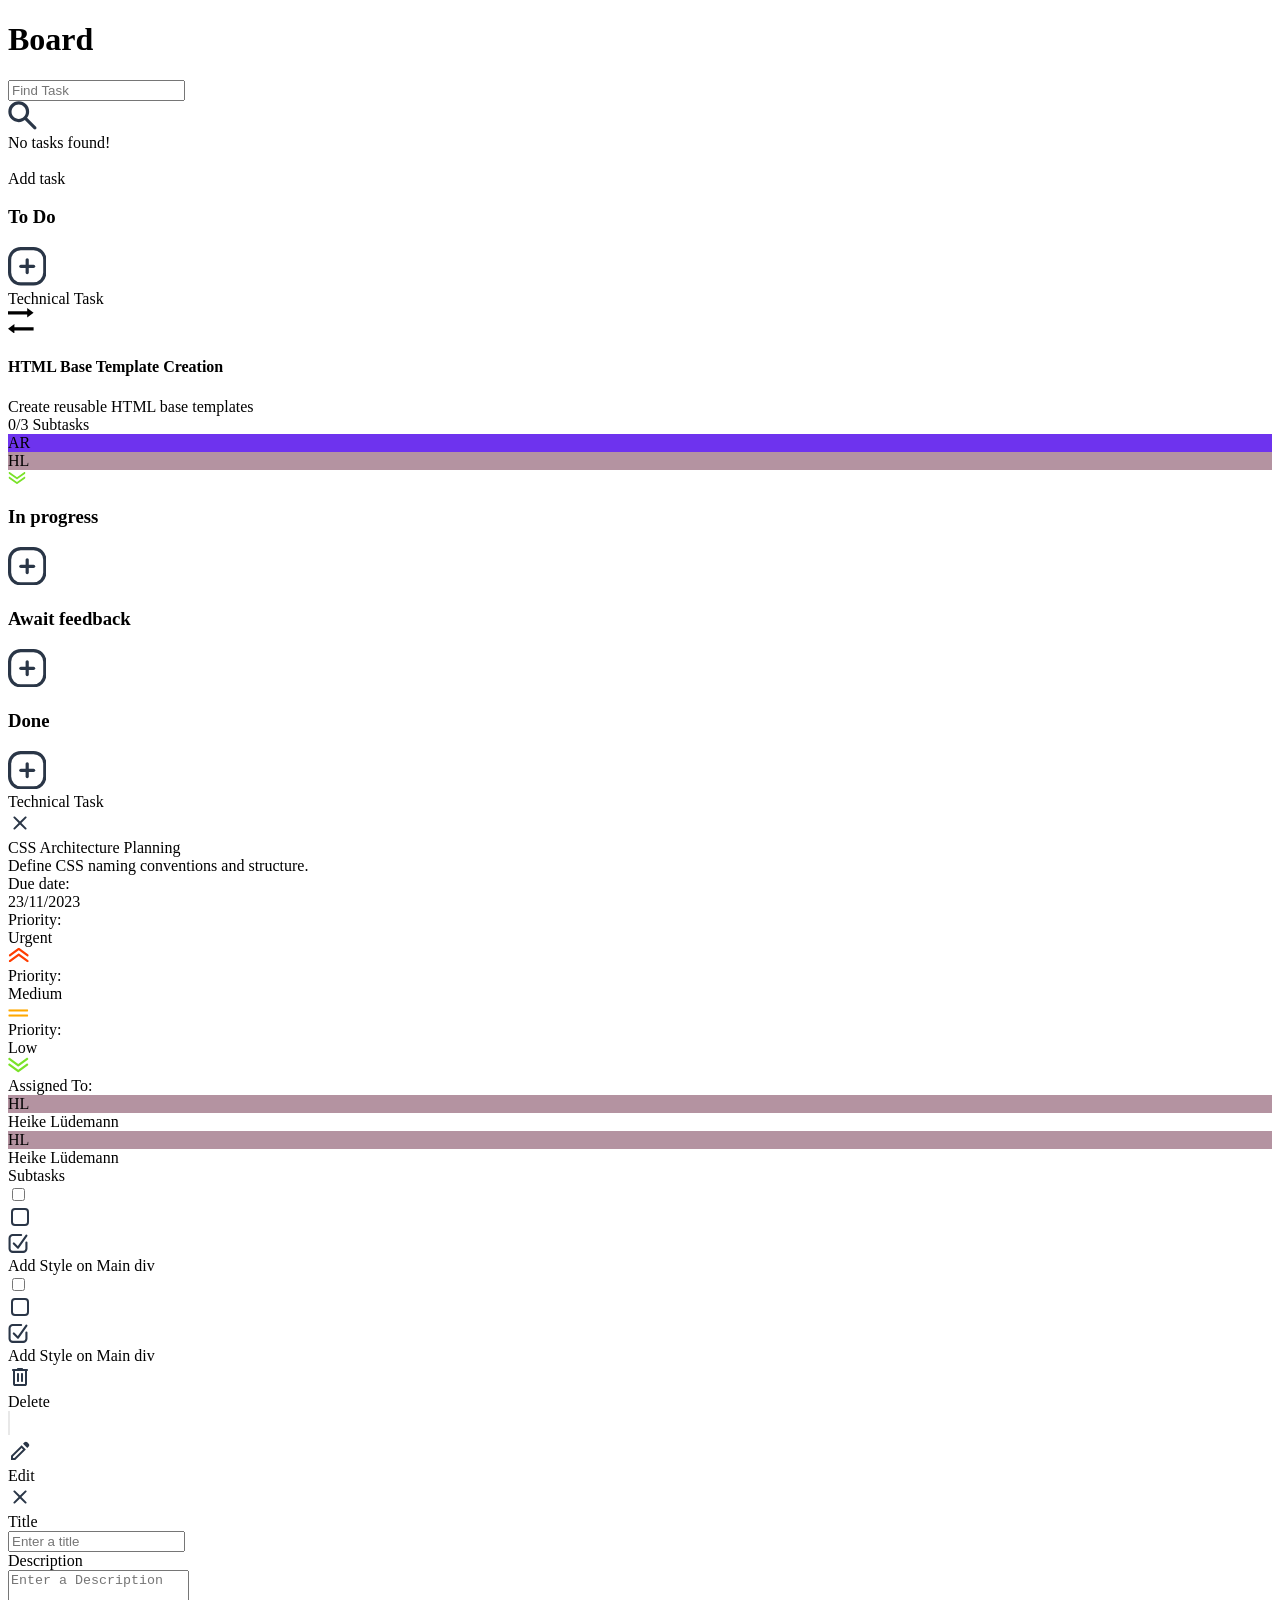
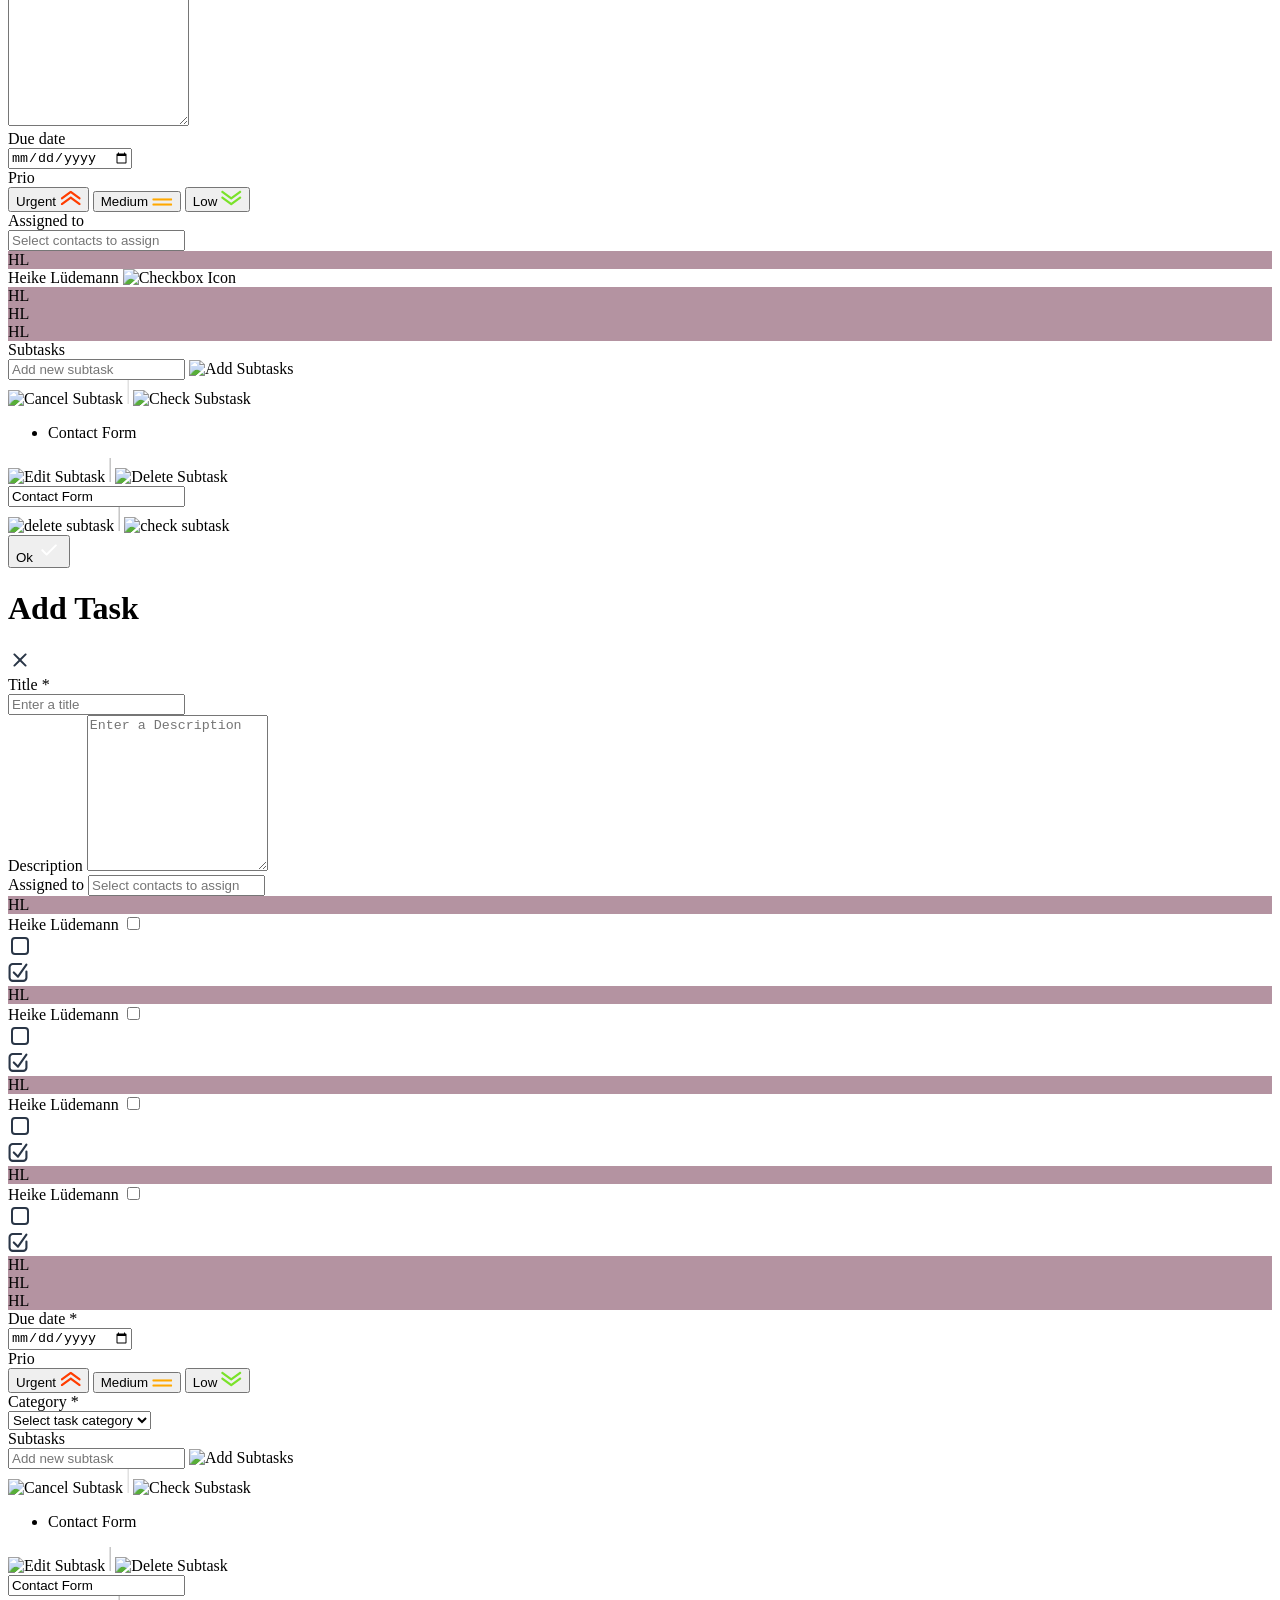
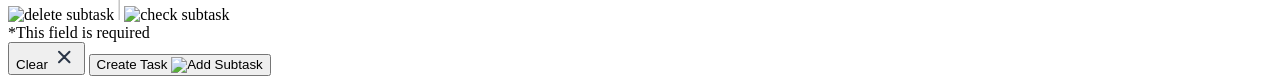
==== board.html @ c1182e3d "Functions for loading the Assigned User and priority of the TaskCard added" ====
<!DOCTYPE html>
<html lang="en">

<head>
    <meta charset="UTF-8">
    <meta name="viewport" content="width=device-width, initial-scale=1.0">
    <title>Join</title>
    <link rel="stylesheet" href="./css/sidebar-header_template.css">
    <link rel="stylesheet" href="./css/board.css">
    <link rel="stylesheet" href="./css/mobile-header-footer.css">
    <link rel="stylesheet" href="./css/add-task-slider.css">
    <link rel="stylesheet" href="./css/edit-board-slider.css">
    <link rel="stylesheet" href="./fonts.css">
    <link rel="stylesheet" href="style.css">
    <script src="./script.js"></script>
    <script src="./js/render-board.js"></script>
    <script src="./js/task-move-to.js"></script>
    <script src="./js/board.js"></script>
    <script src="./js/sidebar-header.js"></script>
    <script src='./js/add-task-slider.js'></script>
</head>

<body onload="includeHTML(), initBoard()">
    <div class="w3include-container">
        <!-- sidebar template -->
        <div w3-include-html="assets/templates/sidebar_template.html"></div>

        <main class="main-container-board">
            <!-- header template -->
            <div w3-include-html="assets/templates/header_template.html"></div>
            <!-- board container -->
            <div class="board-container">
                <!-- board Header -->
                <div class="board-head">
                    <h1>Board</h1>
                    <div id="search_task_container">
                        <div id="search_no_task_container">
                            <div id="input_section">
                                <input id="find_task" type="text" placeholder="Find Task">
                                <div class="task-search-field">
                                    <div class="seperator"></div>
                                    <div class="search-button">
                                        <svg width="1.8rem" height="1.8rem" viewBox="0 0 18 18" fill="none"
                                            xmlns="http://www.w3.org/2000/svg">
                                            <path
                                                d="M6.71181 13.2137C4.89463 13.2137 3.35669 12.5843 2.098 11.3256C0.839307 10.0669 0.209961 8.52899 0.209961 6.71181C0.209961 4.89463 0.839307 3.35669 2.098 2.098C3.35669 0.839307 4.89463 0.209961 6.71181 0.209961C8.52899 0.209961 10.0669 0.839307 11.3256 2.098C12.5843 3.35669 13.2137 4.89463 13.2137 6.71181C13.2137 7.44535 13.097 8.13721 12.8636 8.7874C12.6302 9.43758 12.3134 10.0127 11.9133 10.5129L17.5149 16.1145C17.6983 16.2979 17.79 16.5313 17.79 16.8147C17.79 17.0981 17.6983 17.3315 17.5149 17.5149C17.3315 17.6983 17.0981 17.79 16.8147 17.79C16.5313 17.79 16.2979 17.6983 16.1145 17.5149L10.5129 11.9133C10.0127 12.3134 9.43758 12.6302 8.7874 12.8636C8.13721 13.097 7.44535 13.2137 6.71181 13.2137ZM6.71181 11.2131C7.96217 11.2131 9.02497 10.7755 9.90022 9.90022C10.7755 9.02497 11.2131 7.96217 11.2131 6.71181C11.2131 5.46145 10.7755 4.39865 9.90022 3.5234C9.02497 2.64815 7.96217 2.21053 6.71181 2.21053C5.46145 2.21053 4.39865 2.64815 3.5234 3.5234C2.64815 4.39865 2.21053 5.46145 2.21053 6.71181C2.21053 7.96217 2.64815 9.02497 3.5234 9.90022C4.39865 10.7755 5.46145 11.2131 6.71181 11.2131Z"
                                                fill="#2A3647"></path>
                                        </svg>
                                    </div>
                                </div>
                            </div>
                            <div id="no_task_found">No tasks found!</div>
                        </div>
                        <div id="add_task_button" onclick="addTaskSlider('to-do'); handleInputFocus();">
                            <div>
                                <span>Add task</span>
                                <svg width="2.0rem" height="2.0rem" viewBox="0 0 20 20" fill="none"
                                    xmlns="http://www.w3.org/2000/svg">
                                    <path
                                        d="M8.73438 11.3327H0.734375V8.66602H8.73438V0.666016H11.401V8.66602H19.401V11.3327H11.401V19.3327H8.73438V11.3327Z"
                                        fill="white"></path>
                                </svg>
                            </div>
                        </div>
                    </div>

                </div>
                <!-- Board Content Colums-->
                <div id="board_content">
                    <div id="board_todo_section" class="column-section">
                        <!-- Tasks Column Header -->
                        <div id="board_todo_section_head" class="column-title-area">
                            <h3>To Do</h3>
                            <svg width="2.4rem" height="2.4rem" viewBox="0 0 24 24" fill="none"
                                xmlns="http://www.w3.org/2000/svg"
                                onclick="addTaskSlider('to-do'); handleInputFocus();">
                                <path d="M12 8V16" stroke="#2A3647" stroke-width="2" stroke-linecap="round"></path>
                                <path d="M16 12.0754L8 12.0754" stroke="#2A3647" stroke-width="2"
                                    stroke-linecap="round"></path>
                                <rect x="1" y="1" width="22" height="22" rx="7" stroke="#2A3647" stroke-width="2">
                                </rect>
                            </svg>
                        </div>

                        <!-- To Do Task Drop Zone-->
                        <div id="to-do" class="column-drop-zone" ondrop="moveTo('to-do'); removeHighlight('to-do')"
                            ondragover="allowDrop(event), highlight('to-do')" ondragleave="removeHighlight('to-do')"
                            style="padding: 0px; height: 100%;">
                            <!-- Task Card -->
                            <div class="task-card" id="task-3" onclick="loadTask(3)" ondragstart="startDragging(3)"
                                draggable="true">
                                <div class="category-move-card-container">
                                    <div class="technical-task">Technical Task</div>
                                    <svg fill="#000000" width="1.6rem" height="1.6rem" viewBox="0 0 16 16"
                                        xmlns="http://www.w3.org/2000/svg" class="mobile-move-card"
                                        onclick="switchToBucket(3, event)">
                                        <path d="M4 14v2l-4-3 4-3v2h12v2H4zm8-12V0l4 3-4 3V4H0V2h12z"
                                            fill-rule="evenodd"></path>
                                    </svg>
                                </div>
                                <!-- Title and Description -->
                                <div class="task-title-and-description">
                                    <h4 class="task-title" title="HTML Base Template Creation">HTML Base
                                        Template Creation</h4>
                                    <div class="task-description">Create reusable HTML base templates</div>
                                </div>
                                <!-- Subtasks -->
                                <div id="subtasks_container_3" class="subtasks-container">
                                    <div class="subtasks-progress-bar" title="0/3 subtasks are done">
                                        <div class="progress" style="width: 0%;"></div>
                                    </div>
                                    <div class="nowrap">0/3 Subtasks</div>
                                </div>
                                <!-- Assignment -->
                                <div class="task-assignment-prio-container">
                                    <div id="task_assignment_container_3" class="task-assignments">
                                        <div style="background-color: #6e33ee;" class="profile-badge">AR
                                        </div>

                                        <div style="background-color: #b493a1;" class="profile-badge">HL
                                        </div>
                                    </div>
                                    <!-- prio -->
                                    <div id="task-prio-img-3">
                                        <svg xmlns="http://www.w3.org/2000/svg" width="18" height="12"
                                            viewBox="0 0 18 12" fill="none">
                                            <g clip-path="url(#clip0_75609_16171)">
                                                <path
                                                    d="M8.99998 7.24524C8.80055 7.24557 8.60628 7.18367 8.44574 7.06863L0.877242 1.63467C0.778768 1.56391 0.695595 1.47498 0.632471 1.37296C0.569347 1.27094 0.527508 1.15784 0.509344 1.0401C0.472658 0.802317 0.53463 0.560105 0.681625 0.366747C0.828621 0.17339 1.0486 0.0447247 1.29317 0.00905743C1.53773 -0.0266099 1.78686 0.0336422 1.98574 0.176559L8.99998 5.2075L16.0142 0.17656C16.1127 0.105795 16.2245 0.0545799 16.3434 0.02584C16.4622 -0.00289994 16.5857 -0.00860237 16.7068 0.00905829C16.8279 0.0267189 16.9442 0.0673968 17.0492 0.128769C17.1541 0.190142 17.2456 0.271007 17.3183 0.366748C17.3911 0.462489 17.4438 0.571231 17.4734 0.686765C17.5029 0.802299 17.5088 0.922362 17.4906 1.0401C17.4725 1.15784 17.4306 1.27094 17.3675 1.37296C17.3044 1.47498 17.2212 1.56391 17.1227 1.63467L9.55423 7.06863C9.39369 7.18367 9.19941 7.24557 8.99998 7.24524Z"
                                                    fill="#7AE229" />
                                                <path
                                                    d="M8.99998 12.0001C8.80055 12.0005 8.60628 11.9386 8.44574 11.8235L0.877242 6.38955C0.678366 6.24664 0.546029 6.03276 0.509344 5.79498C0.472658 5.5572 0.53463 5.31499 0.681625 5.12163C0.828621 4.92827 1.0486 4.79961 1.29317 4.76394C1.53773 4.72827 1.78686 4.78853 1.98574 4.93144L8.99998 9.96239L16.0142 4.93144C16.2131 4.78853 16.4622 4.72827 16.7068 4.76394C16.9514 4.79961 17.1713 4.92827 17.3183 5.12163C17.4653 5.31499 17.5273 5.5572 17.4906 5.79498C17.4539 6.03276 17.3216 6.24664 17.1227 6.38956L9.55423 11.8235C9.39369 11.9386 9.19941 12.0005 8.99998 12.0001Z"
                                                    fill="#7AE229" />
                                            </g>
                                            <defs>
                                                <clipPath id="clip0_75609_16171">
                                                    <rect width="17" height="12" fill="white"
                                                        transform="translate(0.5)" />
                                                </clipPath>
                                            </defs>
                                        </svg>
                                    </div>
                                </div>
                            </div>

                        </div>
                    </div>

                    <div id="board_in_progress_section" class="column-section">
                        <!-- Tasks Column Header -->
                        <div id="board_in_porogress_section_head" class="column-title-area">
                            <h3>In progress</h3>
                            <svg width="2.4rem" height="2.4rem" viewBox="0 0 24 24" fill="none"
                                xmlns="http://www.w3.org/2000/svg"
                                onclick="addTaskSlider('in-progress'); handleInputFocus();">
                                <path d="M12 8V16" stroke="#2A3647" stroke-width="2" stroke-linecap="round"></path>
                                <path d="M16 12.0754L8 12.0754" stroke="#2A3647" stroke-width="2"
                                    stroke-linecap="round"></path>
                                <rect x="1" y="1" width="22" height="22" rx="7" stroke="#2A3647" stroke-width="2">
                                </rect>
                            </svg>
                        </div>
                        <!-- In Progress Task Drop Zone-->
                        <div id="in-progress" class="column-drop-zone"
                            ondrop="moveTo('in-progress'); removeHighlight('in-progress')"
                            ondragover="allowDrop(event), highlight('in-progress')"
                            ondragleave="removeHighlight('in-progress')" style="padding: 0px; height: 100%;">
                            <!-- Task Card -->

                        </div>
                    </div>

                    <div id="board_await_feedback_section" class="column-section">
                        <!-- Tasks Column Header -->
                        <div id="board_await_feedback_section_head" class="column-title-area">
                            <h3>Await feedback</h3>
                            <svg width="2.4rem" height="2.4rem" viewBox="0 0 24 24" fill="none"
                                xmlns="http://www.w3.org/2000/svg"
                                onclick="addTaskSlider('await-feedback'); handleInputFocus();">
                                <path d="M12 8V16" stroke="#2A3647" stroke-width="2" stroke-linecap="round"></path>
                                <path d="M16 12.0754L8 12.0754" stroke="#2A3647" stroke-width="2"
                                    stroke-linecap="round"></path>
                                <rect x="1" y="1" width="22" height="22" rx="7" stroke="#2A3647" stroke-width="2">
                                </rect>
                            </svg>
                        </div>
                        <!-- Await Feedback Task Drop Zone-->
                        <div id="await-feedback" class="column-drop-zone"
                            ondrop="moveTo('await-feedback'); removeHighlight('await-feedback')"
                            ondragover="allowDrop(event), highlight('await-feedback')"
                            ondragleave="removeHighlight('await-feedback')" style="padding: 0px; height: 100%;">
                            <!-- Task Card -->

                        </div>
                    </div>

                    <div id="board_done_section" class="column-section">
                        <!-- Tasks Column Header -->
                        <div class="column-title-area">
                            <h3 id="board_done_section_head">Done</h3>
                            <svg width="2.4rem" height="2.4rem" viewBox="0 0 24 24" fill="none"
                                xmlns="http://www.w3.org/2000/svg" onclick="addTaskSlider('done'); handleInputFocus();">
                                <path d="M12 8V16" stroke="#2A3647" stroke-width="2" stroke-linecap="round"></path>
                                <path d="M16 12.0754L8 12.0754" stroke="#2A3647" stroke-width="2"
                                    stroke-linecap="round"></path>
                                <rect x="1" y="1" width="22" height="22" rx="7" stroke="#2A3647" stroke-width="2">
                                </rect>
                            </svg>
                        </div>
                        <!-- Done Task Drop Zone-->
                        <div id="done" class="column-drop-zone" ondrop="moveTo('done'); removeHighlight('done')"
                            ondragover="allowDrop(event), highlight('done')" ondragleave="removeHighlight('done')"
                            style="padding: 0px; height: 100%;">
                            <!-- Task Card -->

                        </div>
                    </div>

                </div>
                <!-- Task Open Content Slider-->
                <div id="ed_task_overlay_bg" class="slider-bg d-none">
                    <div id="ed_task_overlay_frame" class="task-overlay-frame-open">
                        <!-- tesk overlay tag -->
                        <div class="category-container-task-open">
                            <div class="category-tag-task-open">Technical Task</div>
                            <div class="close-button">
                                <svg xmlns="http://www.w3.org/2000/svg" width="24" height="24" viewBox="0 0 24 24"
                                    fill="none">
                                    <mask id="mask0_99379_7049" style="mask-type:alpha" maskUnits="userSpaceOnUse" x="0"
                                        y="0" width="24" height="24">
                                        <rect width="24" height="24" fill="#D9D9D9" />
                                    </mask>
                                    <g mask="url(#mask0_99379_7049)">
                                        <path
                                            d="M12 13.4L7.10005 18.3C6.91672 18.4834 6.68338 18.575 6.40005 18.575C6.11672 18.575 5.88338 18.4834 5.70005 18.3C5.51672 18.1167 5.42505 17.8834 5.42505 17.6C5.42505 17.3167 5.51672 17.0834 5.70005 16.9L10.6 12L5.70005 7.10005C5.51672 6.91672 5.42505 6.68338 5.42505 6.40005C5.42505 6.11672 5.51672 5.88338 5.70005 5.70005C5.88338 5.51672 6.11672 5.42505 6.40005 5.42505C6.68338 5.42505 6.91672 5.51672 7.10005 5.70005L12 10.6L16.9 5.70005C17.0834 5.51672 17.3167 5.42505 17.6 5.42505C17.8834 5.42505 18.1167 5.51672 18.3 5.70005C18.4834 5.88338 18.575 6.11672 18.575 6.40005C18.575 6.68338 18.4834 6.91672 18.3 7.10005L13.4 12L18.3 16.9C18.4834 17.0834 18.575 17.3167 18.575 17.6C18.575 17.8834 18.4834 18.1167 18.3 18.3C18.1167 18.4834 17.8834 18.575 17.6 18.575C17.3167 18.575 17.0834 18.4834 16.9 18.3L12 13.4Z"
                                            fill="#2A3647" />
                                    </g>
                                </svg>
                            </div>

                        </div>
                        <!-- task overlay title -->
                        <div class="title-task-overlay-open">CSS Architecture Planning</div>
                        <!-- task overlay description -->
                        <div class="desc-task-open">Define CSS naming conventions and structure.</div>
                        <!-- task overlay duedate -->
                        <div class="subheader-task-open">
                            <div class="label-task-open">Due date:</div>
                            <div>23/11/2023</div>
                        </div>
                        <!-- task overlay prio -->

                        <div id="prio_task_open" class="subheader-task-open">
                            <!-- prio open urgent -->
                            <div class="label-task-open">Priority:</div>
                            <div class="prio-container-style-task-open">
                                <div>Urgent</div>
                                <svg xmlns="http://www.w3.org/2000/svg" width="21" height="16" viewBox="0 0 21 16"
                                    fill="none">
                                    <g clip-path="url(#clip0_99234_5027)">
                                        <path
                                            d="M19.6527 15.2547C19.418 15.2551 19.1895 15.1803 19.0006 15.0412L10.7486 8.958L2.4965 15.0412C2.38065 15.1267 2.24907 15.1887 2.10927 15.2234C1.96947 15.2582 1.82419 15.2651 1.68172 15.2437C1.53925 15.2223 1.40239 15.1732 1.27894 15.099C1.1555 15.0247 1.04789 14.927 0.962258 14.8112C0.876629 14.6954 0.814657 14.5639 0.77988 14.4243C0.745104 14.2846 0.738203 14.1394 0.759574 13.997C0.802733 13.7095 0.958423 13.4509 1.19239 13.2781L10.0965 6.70761C10.2852 6.56802 10.5138 6.49268 10.7486 6.49268C10.9833 6.49268 11.2119 6.56802 11.4006 6.70761L20.3047 13.2781C20.4906 13.415 20.6285 13.6071 20.6987 13.827C20.7688 14.0469 20.7677 14.2833 20.6954 14.5025C20.6231 14.7216 20.4833 14.9124 20.296 15.0475C20.1088 15.1826 19.8836 15.2551 19.6527 15.2547Z"
                                            fill="#FF3D00" />
                                        <path
                                            d="M19.6527 9.50568C19.4181 9.50609 19.1895 9.43124 19.0006 9.29214L10.7486 3.20898L2.49654 9.29214C2.26257 9.46495 1.96948 9.5378 1.68175 9.49468C1.39403 9.45155 1.13523 9.29597 0.962293 9.06218C0.789357 8.82838 0.71645 8.53551 0.759609 8.24799C0.802768 7.96048 0.958458 7.70187 1.19243 7.52906L10.0965 0.958588C10.2852 0.818997 10.5138 0.743652 10.7486 0.743652C10.9834 0.743652 11.212 0.818997 11.4007 0.958588L20.3048 7.52906C20.4907 7.66598 20.6286 7.85809 20.6987 8.07797C20.7689 8.29785 20.7677 8.53426 20.6954 8.75344C20.6231 8.97262 20.4833 9.16338 20.2961 9.29847C20.1088 9.43356 19.8837 9.50608 19.6527 9.50568Z"
                                            fill="#FF3D00" />
                                    </g>
                                    <defs>
                                        <clipPath id="clip0_99234_5027">
                                            <rect width="20" height="14.5098" fill="white"
                                                transform="translate(0.748535 0.745117)" />
                                        </clipPath>
                                    </defs>
                                </svg>

                            </div>
                            <!-- Prio open medium-->
                            <div class="label-task-open d-none">Priority:</div>
                            <div class="prio-container-style-task-open d-none">
                                <div>Medium</div>
                                <svg xmlns="http://www.w3.org/2000/svg" width="21" height="8" viewBox="0 0 21 8"
                                    fill="none">
                                    <g clip-path="url(#clip0_99234_5034)">
                                        <path
                                            d="M19.1526 7.72528H1.34443C1.05378 7.72528 0.775033 7.60898 0.569514 7.40197C0.363995 7.19495 0.248535 6.91419 0.248535 6.62143C0.248535 6.32867 0.363995 6.0479 0.569514 5.84089C0.775033 5.63388 1.05378 5.51758 1.34443 5.51758H19.1526C19.4433 5.51758 19.722 5.63388 19.9276 5.84089C20.1331 6.0479 20.2485 6.32867 20.2485 6.62143C20.2485 6.91419 20.1331 7.19495 19.9276 7.40197C19.722 7.60898 19.4433 7.72528 19.1526 7.72528Z"
                                            fill="#FFA800" />
                                        <path
                                            d="M19.1526 2.48211H1.34443C1.05378 2.48211 0.775033 2.36581 0.569514 2.1588C0.363995 1.95179 0.248535 1.67102 0.248535 1.37826C0.248535 1.0855 0.363995 0.804736 0.569514 0.597724C0.775033 0.390712 1.05378 0.274414 1.34443 0.274414L19.1526 0.274414C19.4433 0.274414 19.722 0.390712 19.9276 0.597724C20.1331 0.804736 20.2485 1.0855 20.2485 1.37826C20.2485 1.67102 20.1331 1.95179 19.9276 2.1588C19.722 2.36581 19.4433 2.48211 19.1526 2.48211Z"
                                            fill="#FFA800" />
                                    </g>
                                    <defs>
                                        <clipPath id="clip0_99234_5034">
                                            <rect width="20" height="7.45098" fill="white"
                                                transform="translate(0.248535 0.274414)" />
                                        </clipPath>
                                    </defs>
                                </svg>

                            </div>
                            <!-- Prio open low -->
                            <div class="label-task-open d-none">Priority:</div>
                            <div class="prio-container-style-task-open d-none">
                                <div>Low</div>
                                <svg xmlns="http://www.w3.org/2000/svg" width="21" height="16" viewBox="0 0 21 16"
                                    fill="none">
                                    <path
                                        d="M10.2485 9.50614C10.0139 9.50654 9.7854 9.4317 9.59655 9.29262L0.693448 2.72288C0.57761 2.63733 0.47977 2.52981 0.405515 2.40647C0.33126 2.28313 0.282043 2.14638 0.260675 2.00404C0.217521 1.71655 0.290421 1.42372 0.463337 1.18994C0.636253 0.956173 0.895022 0.800615 1.18272 0.757493C1.47041 0.71437 1.76347 0.787216 1.99741 0.960004L10.2485 7.04248L18.4997 0.960004C18.6155 0.874448 18.7471 0.812529 18.8869 0.777782C19.0266 0.743035 19.1719 0.736141 19.3144 0.757493C19.4568 0.778844 19.5937 0.828025 19.7171 0.902225C19.8405 0.976425 19.9481 1.07419 20.0337 1.18994C20.1194 1.3057 20.1813 1.43717 20.2161 1.57685C20.2509 1.71653 20.2578 1.86169 20.2364 2.00404C20.215 2.14638 20.1658 2.28313 20.0916 2.40647C20.0173 2.52981 19.9195 2.63733 19.8036 2.72288L10.9005 9.29262C10.7117 9.4317 10.4831 9.50654 10.2485 9.50614Z"
                                        fill="#7AE229" />
                                    <path
                                        d="M10.2485 15.2547C10.0139 15.2551 9.7854 15.1802 9.59655 15.0412L0.693448 8.47142C0.459502 8.29863 0.30383 8.04005 0.260675 7.75257C0.217521 7.46509 0.290421 7.17225 0.463337 6.93848C0.636253 6.70471 0.895021 6.54915 1.18272 6.50603C1.47041 6.46291 1.76347 6.53575 1.99741 6.70854L10.2485 12.791L18.4997 6.70854C18.7336 6.53575 19.0267 6.46291 19.3144 6.50603C19.602 6.54915 19.8608 6.70471 20.0337 6.93848C20.2066 7.17225 20.2795 7.46509 20.2364 7.75257C20.1932 8.04005 20.0376 8.29863 19.8036 8.47142L10.9005 15.0412C10.7117 15.1802 10.4831 15.2551 10.2485 15.2547Z"
                                        fill="#7AE229" />
                                </svg>

                            </div>
                        </div>

                        <!-- task overlay assigned to -->
                        <div class="column-frame-container-task-open">
                            <div class="label-task-open">Assigned To:</div>
                            <div id="assigned_to_contacts_task_open">

                                <div class="assigned-to-contact-task-open">
                                    <div id="contect_badge0" class="contact-badge-task-open"
                                        style="background-color: rgb(180, 147, 161);">HL</div>
                                    <div class="contact-name-task-open">Heike Lüdemann </div>
                                </div>
                                <div class="assigned-to-contact-task-open">
                                    <div id="contect_badge0" class="contact-badge-task-open"
                                        style="background-color: rgb(180, 147, 161);">HL</div>
                                    <div class="contact-name-task-open">Heike Lüdemann </div>
                                </div>

                            </div>
                        </div>

                        <!-- task overlay subtasks-->
                        <div class="column-frame-container-task-open">
                            <div class="label-task-open">Subtasks</div>
                            <div id="subtasks_contacts_task_open">

                                <div class="subtask-task-open">
                                    <label class="checkbox-container">
                                        <input value="Heike Lüdemann" class="checkbox-contact" id="check_contact0"
                                            type="checkbox">
                                        <div class="img-unchecked">
                                            <svg xmlns="http://www.w3.org/2000/svg" width="24" height="24"
                                                viewBox="0 0 24 24" fill="none">
                                                <rect x="4" y="4" width="16" height="16" rx="3" stroke="#2A3647"
                                                    stroke-width="2" />
                                            </svg>
                                        </div>
                                        <div class="img-checked">
                                            <svg xmlns="http://www.w3.org/2000/svg" width="20" height="20"
                                                viewBox="0 0 18 19" fill="none">
                                                <path
                                                    d="M17 8.96582V14.9658C17 16.6227 15.6569 17.9658 14 17.9658H4C2.34315 17.9658 1 16.6227 1 14.9658V4.96582C1 3.30897 2.34315 1.96582 4 1.96582H12"
                                                    stroke="#2A3647" stroke-width="2" stroke-linecap="round" />
                                                <path d="M5 9.96582L9 13.9658L17 2.46582" stroke="#2A3647"
                                                    stroke-width="2" stroke-linecap="round" stroke-linejoin="round" />
                                            </svg>
                                        </div>
                                    </label>
                                    <div>Add Style on Main div</div>
                                </div>
                                <div class="subtask-task-open">
                                    <label class="checkbox-container">
                                        <input value="Heike Lüdemann" class="checkbox-contact" id="check_contact0"
                                            type="checkbox">
                                        <div class="img-unchecked">
                                            <svg xmlns="http://www.w3.org/2000/svg" width="24" height="24"
                                                viewBox="0 0 24 24" fill="none">
                                                <rect x="4" y="4" width="16" height="16" rx="3" stroke="#2A3647"
                                                    stroke-width="2" />
                                            </svg>
                                        </div>
                                        <div class="img-checked">
                                            <svg xmlns="http://www.w3.org/2000/svg" width="20" height="20"
                                                viewBox="0 0 18 19" fill="none">
                                                <path
                                                    d="M17 8.96582V14.9658C17 16.6227 15.6569 17.9658 14 17.9658H4C2.34315 17.9658 1 16.6227 1 14.9658V4.96582C1 3.30897 2.34315 1.96582 4 1.96582H12"
                                                    stroke="#2A3647" stroke-width="2" stroke-linecap="round" />
                                                <path d="M5 9.96582L9 13.9658L17 2.46582" stroke="#2A3647"
                                                    stroke-width="2" stroke-linecap="round" stroke-linejoin="round" />
                                            </svg>
                                        </div>
                                    </label>
                                    <div>Add Style on Main div</div>
                                </div>

                            </div>
                        </div>
                        <div class="delete-edit-container-task-open">
                            <div id="delete_btn_task_open" class="del-ed-btn-task-open">
                                <svg xmlns="http://www.w3.org/2000/svg" width="24" height="24" viewBox="0 0 24 24"
                                    fill="none">
                                    <mask id="mask0_99408_2217" style="mask-type:alpha" maskUnits="userSpaceOnUse" x="0"
                                        y="0" width="24" height="24">
                                        <rect width="24" height="24" fill="#D9D9D9" />
                                    </mask>
                                    <g mask="url(#mask0_99408_2217)">
                                        <path
                                            d="M7 21C6.45 21 5.97917 20.8042 5.5875 20.4125C5.19583 20.0208 5 19.55 5 19V6C4.71667 6 4.47917 5.90417 4.2875 5.7125C4.09583 5.52083 4 5.28333 4 5C4 4.71667 4.09583 4.47917 4.2875 4.2875C4.47917 4.09583 4.71667 4 5 4H9C9 3.71667 9.09583 3.47917 9.2875 3.2875C9.47917 3.09583 9.71667 3 10 3H14C14.2833 3 14.5208 3.09583 14.7125 3.2875C14.9042 3.47917 15 3.71667 15 4H19C19.2833 4 19.5208 4.09583 19.7125 4.2875C19.9042 4.47917 20 4.71667 20 5C20 5.28333 19.9042 5.52083 19.7125 5.7125C19.5208 5.90417 19.2833 6 19 6V19C19 19.55 18.8042 20.0208 18.4125 20.4125C18.0208 20.8042 17.55 21 17 21H7ZM7 6V19H17V6H7ZM9 16C9 16.2833 9.09583 16.5208 9.2875 16.7125C9.47917 16.9042 9.71667 17 10 17C10.2833 17 10.5208 16.9042 10.7125 16.7125C10.9042 16.5208 11 16.2833 11 16V9C11 8.71667 10.9042 8.47917 10.7125 8.2875C10.5208 8.09583 10.2833 8 10 8C9.71667 8 9.47917 8.09583 9.2875 8.2875C9.09583 8.47917 9 8.71667 9 9V16ZM13 16C13 16.2833 13.0958 16.5208 13.2875 16.7125C13.4792 16.9042 13.7167 17 14 17C14.2833 17 14.5208 16.9042 14.7125 16.7125C14.9042 16.5208 15 16.2833 15 16V9C15 8.71667 14.9042 8.47917 14.7125 8.2875C14.5208 8.09583 14.2833 8 14 8C13.7167 8 13.4792 8.09583 13.2875 8.2875C13.0958 8.47917 13 8.71667 13 9V16Z"
                                            fill="#2A3647" />
                                    </g>
                                </svg>
                                <div>Delete</div>
                            </div>
                            <svg xmlns="http://www.w3.org/2000/svg" width="2" height="24" viewBox="0 0 2 24"
                                fill="none">
                                <path d="M1 0V24" stroke="#D1D1D1" />
                            </svg>
                            <div id="edit_btn_task_open" class="del-ed-btn-task-open">
                                <svg xmlns="http://www.w3.org/2000/svg" width="24" height="24" viewBox="0 0 24 24"
                                    fill="none">
                                    <mask id="mask0_99408_2223" style="mask-type:alpha" maskUnits="userSpaceOnUse" x="0"
                                        y="0" width="24" height="24">
                                        <rect width="24" height="24" fill="#D9D9D9" />
                                    </mask>
                                    <g mask="url(#mask0_99408_2223)">
                                        <path
                                            d="M5 19H6.4L15.025 10.375L13.625 8.975L5 17.6V19ZM19.3 8.925L15.05 4.725L16.45 3.325C16.8333 2.94167 17.3042 2.75 17.8625 2.75C18.4208 2.75 18.8917 2.94167 19.275 3.325L20.675 4.725C21.0583 5.10833 21.2583 5.57083 21.275 6.1125C21.2917 6.65417 21.1083 7.11667 20.725 7.5L19.3 8.925ZM17.85 10.4L7.25 21H3V16.75L13.6 6.15L17.85 10.4Z"
                                            fill="#2A3647" />
                                    </g>
                                </svg>
                                <div>Edit</div>
                            </div>
                        </div>

                    </div>
                </div>
                <!--  -->

                <!-- Edit Task Content Slider -->
                <div id="ed_task_overlay_bg" class="slider-bg d-none">
                    <div id="ed_task_overlay_frame" class="task-overlay-frame-open">
                        <!-- tesk overlay close Button -->
                        <div class="close-btn-container-task-edit">
                            <div class="close-button">
                                <svg xmlns="http://www.w3.org/2000/svg" width="24" height="24" viewBox="0 0 24 24"
                                    fill="none">
                                    <mask id="mask0_99379_7049" style="mask-type:alpha" maskUnits="userSpaceOnUse" x="0"
                                        y="0" width="24" height="24">
                                        <rect width="24" height="24" fill="#D9D9D9" />
                                    </mask>
                                    <g mask="url(#mask0_99379_7049)">
                                        <path
                                            d="M12 13.4L7.10005 18.3C6.91672 18.4834 6.68338 18.575 6.40005 18.575C6.11672 18.575 5.88338 18.4834 5.70005 18.3C5.51672 18.1167 5.42505 17.8834 5.42505 17.6C5.42505 17.3167 5.51672 17.0834 5.70005 16.9L10.6 12L5.70005 7.10005C5.51672 6.91672 5.42505 6.68338 5.42505 6.40005C5.42505 6.11672 5.51672 5.88338 5.70005 5.70005C5.88338 5.51672 6.11672 5.42505 6.40005 5.42505C6.68338 5.42505 6.91672 5.51672 7.10005 5.70005L12 10.6L16.9 5.70005C17.0834 5.51672 17.3167 5.42505 17.6 5.42505C17.8834 5.42505 18.1167 5.51672 18.3 5.70005C18.4834 5.88338 18.575 6.11672 18.575 6.40005C18.575 6.68338 18.4834 6.91672 18.3 7.10005L13.4 12L18.3 16.9C18.4834 17.0834 18.575 17.3167 18.575 17.6C18.575 17.8834 18.4834 18.1167 18.3 18.3C18.1167 18.4834 17.8834 18.575 17.6 18.575C17.3167 18.575 17.0834 18.4834 16.9 18.3L12 13.4Z"
                                            fill="#2A3647" />
                                    </g>
                                </svg>
                            </div>
                        </div>
                        <div class="overlay-scroll">
                            <!-- Title Edit Task-->
                            <div class="subhead-container-ed-task">
                                <div class="subhead-ed-task">Title</div>

                                <input required="" placeholder="Enter a title" id="title_input_ed_task"
                                    class="input-frame-ed-task" type="text" autocomplete="off">
                                <div class="error-message-slider" id="title_error_slider"></div>
                            </div>
                            <!-- Descrption Edit Task  -->
                            <div class="subhead-container-ed-task">
                                <div class="subhead-ed-task">Description</div>
                                <textarea required="" placeholder="Enter a Description" name="" id="description_ed_task"
                                    class="description-textarea" cols="20" rows="10"></textarea>
                                <div></div>
                            </div>

                            <!-- Calender Edit Task -->
                            <div class="date-container-slider">
                                <div class="subhead-ed-task">Due date</div>
                                <input type="date" id="calendar_edit_task">
                                <div class="error-message-slider" id="date_error_slider"></div>
                            </div>

                            <!--Prio Edit Task  -->
                            <div class="subhead-container-ed-task">
                                <div class="subhead-ed-task">Prio</div>

                                <div class="prio-buttons-container">
                                    <button value="Urgent" onclick=" changePrioBtnColor('urgent-btn-edit')"
                                        type="button" id="urgent-btn-edit">Urgent

                                        <svg xmlns="http://www.w3.org/2000/svg" width="21" height="16"
                                            viewBox="0 0 21 16" fill="none">
                                            <g clip-path="url(#clip0_99234_5027)">
                                                <path id='urgent-btn-edit-svg1'
                                                    d="M19.6527 15.2547C19.418 15.2551 19.1895 15.1803 19.0006 15.0412L10.7486 8.958L2.4965 15.0412C2.38065 15.1267 2.24907 15.1887 2.10927 15.2234C1.96947 15.2582 1.82419 15.2651 1.68172 15.2437C1.53925 15.2223 1.40239 15.1732 1.27894 15.099C1.1555 15.0247 1.04789 14.927 0.962258 14.8112C0.876629 14.6954 0.814657 14.5639 0.77988 14.4243C0.745104 14.2846 0.738203 14.1394 0.759574 13.997C0.802733 13.7095 0.958423 13.4509 1.19239 13.2781L10.0965 6.70761C10.2852 6.56802 10.5138 6.49268 10.7486 6.49268C10.9833 6.49268 11.2119 6.56802 11.4006 6.70761L20.3047 13.2781C20.4906 13.415 20.6285 13.6071 20.6987 13.827C20.7688 14.0469 20.7677 14.2833 20.6954 14.5025C20.6231 14.7216 20.4833 14.9124 20.296 15.0475C20.1088 15.1826 19.8836 15.2551 19.6527 15.2547Z"
                                                    fill="#FF3D00" />
                                                <path id='urgent-btn-edit-svg2'
                                                    d="M19.6527 9.50568C19.4181 9.50609 19.1895 9.43124 19.0006 9.29214L10.7486 3.20898L2.49654 9.29214C2.26257 9.46495 1.96948 9.5378 1.68175 9.49468C1.39403 9.45155 1.13523 9.29597 0.962293 9.06218C0.789357 8.82838 0.71645 8.53551 0.759609 8.24799C0.802768 7.96048 0.958458 7.70187 1.19243 7.52906L10.0965 0.958588C10.2852 0.818997 10.5138 0.743652 10.7486 0.743652C10.9834 0.743652 11.212 0.818997 11.4007 0.958588L20.3048 7.52906C20.4907 7.66598 20.6286 7.85809 20.6987 8.07797C20.7689 8.29785 20.7677 8.53426 20.6954 8.75344C20.6231 8.97262 20.4833 9.16338 20.2961 9.29847C20.1088 9.43356 19.8837 9.50608 19.6527 9.50568Z"
                                                    fill="#FF3D00" />
                                            </g>
                                            <defs>
                                                <clipPath id="clip0_99234_5027">
                                                    <rect width="20" height="14.5098" fill="white"
                                                        transform="translate(0.748535 0.745117)" />
                                                </clipPath>
                                            </defs>
                                        </svg>

                                    </button>
                                    <button value="Medium" onclick=" changePrioBtnColor('medium-btn-edit')"
                                        type="button" id="medium-btn-edit">Medium
                                        <svg xmlns="http://www.w3.org/2000/svg" width="21" height="8" viewBox="0 0 21 8"
                                            fill="none">
                                            <g clip-path="url(#clip0_99234_5034)">
                                                <path id='medium-btn-edit-svg1'
                                                    d="M19.1526 7.72528H1.34443C1.05378 7.72528 0.775033 7.60898 0.569514 7.40197C0.363995 7.19495 0.248535 6.91419 0.248535 6.62143C0.248535 6.32867 0.363995 6.0479 0.569514 5.84089C0.775033 5.63388 1.05378 5.51758 1.34443 5.51758H19.1526C19.4433 5.51758 19.722 5.63388 19.9276 5.84089C20.1331 6.0479 20.2485 6.32867 20.2485 6.62143C20.2485 6.91419 20.1331 7.19495 19.9276 7.40197C19.722 7.60898 19.4433 7.72528 19.1526 7.72528Z"
                                                    fill="#FFA800" />
                                                <path id='medium-btn-edit-svg2'
                                                    d="M19.1526 2.48211H1.34443C1.05378 2.48211 0.775033 2.36581 0.569514 2.1588C0.363995 1.95179 0.248535 1.67102 0.248535 1.37826C0.248535 1.0855 0.363995 0.804736 0.569514 0.597724C0.775033 0.390712 1.05378 0.274414 1.34443 0.274414L19.1526 0.274414C19.4433 0.274414 19.722 0.390712 19.9276 0.597724C20.1331 0.804736 20.2485 1.0855 20.2485 1.37826C20.2485 1.67102 20.1331 1.95179 19.9276 2.1588C19.722 2.36581 19.4433 2.48211 19.1526 2.48211Z"
                                                    fill="#FFA800" />
                                            </g>
                                            <defs>
                                                <clipPath id="clip0_99234_5034">
                                                    <rect width="20" height="7.45098" fill="white"
                                                        transform="translate(0.248535 0.274414)" />
                                                </clipPath>
                                            </defs>
                                        </svg>
                                    </button>
                                    <button value="Low" onclick=" changePrioBtnColor('low-btn-edit')" type="button"
                                        id="low-btn-edit">Low
                                        <svg xmlns="http://www.w3.org/2000/svg" width="21" height="16"
                                            viewBox="0 0 21 16" fill="none">
                                            <path id='low-btn-edit-svg1'
                                                d="M10.2485 9.50614C10.0139 9.50654 9.7854 9.4317 9.59655 9.29262L0.693448 2.72288C0.57761 2.63733 0.47977 2.52981 0.405515 2.40647C0.33126 2.28313 0.282043 2.14638 0.260675 2.00404C0.217521 1.71655 0.290421 1.42372 0.463337 1.18994C0.636253 0.956173 0.895022 0.800615 1.18272 0.757493C1.47041 0.71437 1.76347 0.787216 1.99741 0.960004L10.2485 7.04248L18.4997 0.960004C18.6155 0.874448 18.7471 0.812529 18.8869 0.777782C19.0266 0.743035 19.1719 0.736141 19.3144 0.757493C19.4568 0.778844 19.5937 0.828025 19.7171 0.902225C19.8405 0.976425 19.9481 1.07419 20.0337 1.18994C20.1194 1.3057 20.1813 1.43717 20.2161 1.57685C20.2509 1.71653 20.2578 1.86169 20.2364 2.00404C20.215 2.14638 20.1658 2.28313 20.0916 2.40647C20.0173 2.52981 19.9195 2.63733 19.8036 2.72288L10.9005 9.29262C10.7117 9.4317 10.4831 9.50654 10.2485 9.50614Z"
                                                fill="#7AE229" />
                                            <path id='low-btn-edit-svg2'
                                                d="M10.2485 15.2547C10.0139 15.2551 9.7854 15.1802 9.59655 15.0412L0.693448 8.47142C0.459502 8.29863 0.30383 8.04005 0.260675 7.75257C0.217521 7.46509 0.290421 7.17225 0.463337 6.93848C0.636253 6.70471 0.895021 6.54915 1.18272 6.50603C1.47041 6.46291 1.76347 6.53575 1.99741 6.70854L10.2485 12.791L18.4997 6.70854C18.7336 6.53575 19.0267 6.46291 19.3144 6.50603C19.602 6.54915 19.8608 6.70471 20.0337 6.93848C20.2066 7.17225 20.2795 7.46509 20.2364 7.75257C20.1932 8.04005 20.0376 8.29863 19.8036 8.47142L10.9005 15.0412C10.7117 15.1802 10.4831 15.2551 10.2485 15.2547Z"
                                                fill="#7AE229" />
                                        </svg>
                                    </button>
                                </div>
                            </div>
                            <!-- Assigned To Edit Task -->
                            <div class="subhead-container-ed-task">
                                <div class="subhead-ed-task">Assigned to</div>
                                <input onclick="openContactOverlay()" class="assigned-to-ed-task" type="text"
                                    placeholder="Select contacts to assign" autocomplete="off">
                                <div class="p-relative">
                                    <div class="contact-overlay d-none" id="contact_overlay">
                                        <!-- Contact for render -->
                                        <label class="slider-contact-label" for="check-contact0">
                                            <div class="current-contact-slider">
                                                <div id="contect_badge0" class="contact-badge"
                                                    style="background-color: rgb(180, 147, 161);">
                                                    <span>HL</span>
                                                </div>
                                                <span>Heike Lüdemann </span>
                                                <img id="checkbox_icon0" class="checkbox-icon"
                                                    src="./assets/img/chechbox.svg" alt="Checkbox Icon">
                                            </div>
                                        </label>
                                    </div>
                                    <div id="selected_contacts">
                                        <!-- select contact -->
                                        <div id="initials0" class="contact-badge"
                                            style="background-color: rgb(180, 147, 161);">
                                            <span>HL</span>
                                        </div>
                                        <div id="initials1" class="contact-badge"
                                            style="background-color: rgb(180, 147, 161);">
                                            <span>HL</span>
                                        </div>
                                        <div id="initials2" class="contact-badge"
                                            style="background-color: rgb(180, 147, 161);">
                                            <span>HL</span>
                                        </div>
                                        <!-- select contact -->
                                    </div>
                                </div>
                            </div>
                            <!-- Subtask Edit Task -->
                            <div id="subtask_container_slider" class="subtask-container-slider">
                                <div class="subhead-ed-task">Subtasks</div>
                                <div class="subtask-input-container">
                                    <input class="subtask-input-slider" type="text" placeholder="Add new subtask"
                                        autocomplete="">
                                    <img class="add-subtask-slider d-none" src="./assets/img/add-plus-icon.svg"
                                        alt="Add Subtasks">
                                    <div id="check_subtask_icons" class="check-subtask-icons">
                                        <img class="subtask-button-slider" src="./assets/img/add-cancel-icon.svg"
                                            alt="Cancel Subtask">
                                        <svg xmlns="http://www.w3.org/2000/svg" width="2" height="24" viewBox="0 0 2 24"
                                            fill="none">
                                            <path d="M1.14453 0V24" stroke="#D1D1D1" />
                                        </svg>
                                        <img class="subtask-button-slider" src="./assets/img/add-check-icon.svg"
                                            alt="Check Substask">

                                    </div>

                                </div>

                                <div id="subtask_lists">
                                    <div class="subtask-list-item-slider">
                                        <ul>
                                            <li>Contact Form</li>
                                        </ul>
                                        <div class="subtask-icon-container">
                                            <img src="./assets/img/edit-subtask.svg" alt="Edit Subtask">
                                            <svg xmlns="http://www.w3.org/2000/svg" width="2" height="24"
                                                viewBox="0 0 2 24" fill="none">
                                                <path d="M1.14453 0V24" stroke="#A8A8A8" />
                                            </svg>
                                            <img src="./assets/img/delete-icon.svg" alt="Delete Subtask">
                                        </div>
                                    </div>

                                    <div class="subtask-edit-input-container">
                                        <input id="subtask_edit_input1" class="subtask-edit-input" type="text"
                                            value="Contact Form">
                                        <div class="subtask-edit-container">
                                            <img class="subtask-button-slider" src="./assets/img/delete-icon.svg"
                                                alt="delete subtask">
                                            <svg xmlns="http://www.w3.org/2000/svg" width="2" height="24"
                                                viewBox="0 0 2 24" fill="none">
                                                <path d="M1.14453 0V24" stroke="#A8A8A8" />
                                            </svg>
                                            <img class="subtask-button-slider" src="./assets/img/add-check-icon.svg"
                                                alt="check subtask">
                                        </div>
                                    </div>
                                </div>
                            </div>
                        </div>
                        <div class="delete-edit-container-task-open">
                            <button type="submit" class="ok-ed-task-btn" id="ok_ed-task-btn">
                                <span>Ok</span>
                                <svg xmlns="http://www.w3.org/2000/svg" width="25" height="24" viewBox="0 0 25 24"
                                    fill="none">
                                    <mask id="mask0_71766_6017" style="mask-type:alpha" maskUnits="userSpaceOnUse" x="0"
                                        y="0" width="25" height="24">
                                        <rect x="0.0683594" width="24" height="24" fill="#D9D9D9" />
                                    </mask>
                                    <g mask="url(#mask0_71766_6017)">
                                        <path
                                            d="M9.61905 15.15L18.0941 6.675C18.2941 6.475 18.5316 6.375 18.8066 6.375C19.0816 6.375 19.3191 6.475 19.5191 6.675C19.7191 6.875 19.8191 7.1125 19.8191 7.3875C19.8191 7.6625 19.7191 7.9 19.5191 8.1L10.3191 17.3C10.1191 17.5 9.88572 17.6 9.61905 17.6C9.35239 17.6 9.11905 17.5 8.91905 17.3L4.61905 13C4.41905 12.8 4.32322 12.5625 4.33155 12.2875C4.33989 12.0125 4.44405 11.775 4.64405 11.575C4.84405 11.375 5.08155 11.275 5.35655 11.275C5.63155 11.275 5.86905 11.375 6.06905 11.575L9.61905 15.15Z"
                                            fill="white" />
                                    </g>
                                </svg>
                            </button>
                        </div>
                    </div>
                </div>
                <!--  -->

                <!-- Add Task Slider -->
                <div id="add_task_slider_bg" class="slider-bg d-none">
                    <div id="slider_frame" class="slider-frame">
                        <div class="add-task-head">
                            <h1>Add Task</h1>
                            <div class="close-button">
                                <svg xmlns="http://www.w3.org/2000/svg" width="24" height="24" viewBox="0 0 24 24"
                                    fill="none">
                                    <mask id="mask0_99234_5574" style="mask-type:alpha" maskUnits="userSpaceOnUse" x="0"
                                        y="0" width="24" height="24">
                                        <rect width="24" height="24" fill="#D9D9D9" />
                                    </mask>
                                    <g mask="url(#mask0_99234_5574)">
                                        <path
                                            d="M12 13.4L7.1 18.3C6.91667 18.4834 6.68333 18.575 6.4 18.575C6.11667 18.575 5.88333 18.4834 5.7 18.3C5.51667 18.1167 5.425 17.8834 5.425 17.6C5.425 17.3167 5.51667 17.0834 5.7 16.9L10.6 12L5.7 7.10005C5.51667 6.91672 5.425 6.68338 5.425 6.40005C5.425 6.11672 5.51667 5.88338 5.7 5.70005C5.88333 5.51672 6.11667 5.42505 6.4 5.42505C6.68333 5.42505 6.91667 5.51672 7.1 5.70005L12 10.6L16.9 5.70005C17.0833 5.51672 17.3167 5.42505 17.6 5.42505C17.8833 5.42505 18.1167 5.51672 18.3 5.70005C18.4833 5.88338 18.575 6.11672 18.575 6.40005C18.575 6.68338 18.4833 6.91672 18.3 7.10005L13.4 12L18.3 16.9C18.4833 17.0834 18.575 17.3167 18.575 17.6C18.575 17.8834 18.4833 18.1167 18.3 18.3C18.1167 18.4834 17.8833 18.575 17.6 18.575C17.3167 18.575 17.0833 18.4834 16.9 18.3L12 13.4Z"
                                            fill="#2A3647" />
                                    </g>
                                </svg>
                            </div>
                        </div>
                        <!-- Add Task Content -->
                        <form class="add-task-container" novalidate="">
                            <div class="left-side-slider">
                                <div class="title-content-slider">
                                    <div class="span-style-slider">Title <span class="required-star-slider">*</span>
                                    </div>

                                    <input required="" placeholder="Enter a title" id="title_input_slider" type="text"
                                        autocomplete="off">
                                    <div class="error-message-slider" id="title_error_slider"></div>
                                </div>

                                <div class="slider-description">
                                    <span class="span-style-slider">Description</span>
                                    <textarea required="" placeholder="Enter a Description" name=""
                                        class="description-textarea" cols="20" rows="10"></textarea>
                                    <div></div>
                                </div>

                                <div class="slider-assigned">
                                    <span class="span-style-slider">Assigned to</span>
                                    <input onclick="openContactOverlay()" class="assigned-to-slider"
                                        id="slider_assigned_to" type="text" placeholder="Select contacts to assign"
                                        autocomplete="off">
                                    <div class="p-relative">
                                        <div class="d-none contact-overlay" id="contact_overlay">
                                            <!-- Contact for render -->
                                            <label class="slider-contact-label" for="check-contact0">

                                                <div class="current-contact-slider">
                                                    <div id="contect_badge0" class="contact-badge"
                                                        style="background-color: rgb(180, 147, 161);">
                                                        <span>HL</span>
                                                    </div>
                                                    <span>Heike Lüdemann </span>
                                                    <label class="checkbox-container">
                                                        <input value="Heike Lüdemann" class="checkbox-contact"
                                                            id="check_contact0" type="checkbox"
                                                            onchange="setCheckbox(this, 'Heike Lüdemann', 0)">

                                                        <div class="img-unchecked">
                                                            <svg xmlns="http://www.w3.org/2000/svg" width="24"
                                                                height="24" viewBox="0 0 24 24" fill="none">
                                                                <rect x="4" y="4" width="16" height="16" rx="3"
                                                                    stroke="#2A3647" stroke-width="2" />
                                                            </svg>
                                                        </div>
                                                        <div class="img-checked">
                                                            <svg xmlns="http://www.w3.org/2000/svg" width="20"
                                                                height="20" viewBox="0 0 18 19" fill="none">
                                                                <path
                                                                    d="M17 8.96582V14.9658C17 16.6227 15.6569 17.9658 14 17.9658H4C2.34315 17.9658 1 16.6227 1 14.9658V4.96582C1 3.30897 2.34315 1.96582 4 1.96582H12"
                                                                    stroke="#2A3647" stroke-width="2"
                                                                    stroke-linecap="round" />
                                                                <path d="M5 9.96582L9 13.9658L17 2.46582"
                                                                    stroke="#2A3647" stroke-width="2"
                                                                    stroke-linecap="round" stroke-linejoin="round" />
                                                            </svg>
                                                        </div>
                                                    </label>
                                                </div>
                                            </label>
                                            <!-- Contact for render -->
                                            <label class="slider-contact-label" for="check-contact0">

                                                <div class="current-contact-slider">
                                                    <div id="contect_badge0" class="contact-badge"
                                                        style="background-color: rgb(180, 147, 161);">
                                                        <span>HL</span>
                                                    </div>
                                                    <span>Heike Lüdemann </span>
                                                    <label class="checkbox-container">
                                                        <input value="Heike Lüdemann" class="checkbox-contact"
                                                            id="check_contact0" type="checkbox"
                                                            onchange="setCheckbox(this, 'Heike Lüdemann', 0)">
                                                        <div class="img-unchecked">
                                                            <svg xmlns="http://www.w3.org/2000/svg" width="24"
                                                                height="24" viewBox="0 0 24 24" fill="none">
                                                                <rect x="4" y="4" width="16" height="16" rx="3"
                                                                    stroke="#2A3647" stroke-width="2" />
                                                            </svg>
                                                        </div>
                                                        <div class="img-checked">
                                                            <svg xmlns="http://www.w3.org/2000/svg" width="20"
                                                                height="20" viewBox="0 0 18 19" fill="none">
                                                                <path
                                                                    d="M17 8.96582V14.9658C17 16.6227 15.6569 17.9658 14 17.9658H4C2.34315 17.9658 1 16.6227 1 14.9658V4.96582C1 3.30897 2.34315 1.96582 4 1.96582H12"
                                                                    stroke="#2A3647" stroke-width="2"
                                                                    stroke-linecap="round" />
                                                                <path d="M5 9.96582L9 13.9658L17 2.46582"
                                                                    stroke="#2A3647" stroke-width="2"
                                                                    stroke-linecap="round" stroke-linejoin="round" />
                                                            </svg>
                                                        </div>
                                                    </label>
                                                </div>
                                            </label>
                                            <label class="slider-contact-label" for="check-contact0">

                                                <div class="current-contact-slider">
                                                    <div id="contect_badge0" class="contact-badge"
                                                        style="background-color: rgb(180, 147, 161);">
                                                        <span>HL</span>
                                                    </div>
                                                    <span>Heike Lüdemann </span>
                                                    <label class="checkbox-container">
                                                        <input value="Heike Lüdemann" class="checkbox-contact"
                                                            id="check_contact0" type="checkbox"
                                                            onchange="setCheckbox(this, 'Heike Lüdemann', 0)">
                                                        <div class="img-unchecked">
                                                            <svg xmlns="http://www.w3.org/2000/svg" width="24"
                                                                height="24" viewBox="0 0 24 24" fill="none">
                                                                <rect x="4" y="4" width="16" height="16" rx="3"
                                                                    stroke="#2A3647" stroke-width="2" />
                                                            </svg>
                                                        </div>
                                                        <div class="img-checked">
                                                            <svg xmlns="http://www.w3.org/2000/svg" width="20"
                                                                height="20" viewBox="0 0 18 19" fill="none">
                                                                <path
                                                                    d="M17 8.96582V14.9658C17 16.6227 15.6569 17.9658 14 17.9658H4C2.34315 17.9658 1 16.6227 1 14.9658V4.96582C1 3.30897 2.34315 1.96582 4 1.96582H12"
                                                                    stroke="#2A3647" stroke-width="2"
                                                                    stroke-linecap="round" />
                                                                <path d="M5 9.96582L9 13.9658L17 2.46582"
                                                                    stroke="#2A3647" stroke-width="2"
                                                                    stroke-linecap="round" stroke-linejoin="round" />
                                                            </svg>
                                                        </div>
                                                    </label>

                                                </div>
                                            </label>
                                            <label class="slider-contact-label" for="check-contact0">

                                                <div class="current-contact-slider">
                                                    <div id="contect_badge0" class="contact-badge"
                                                        style="background-color: rgb(180, 147, 161);">
                                                        <span>HL</span>
                                                    </div>
                                                    <span>Heike Lüdemann </span>
                                                    <label class="checkbox-container">
                                                        <input value="Heike Lüdemann" class="checkbox-contact"
                                                            id="check_contact0" type="checkbox"
                                                            onchange="setCheckbox(this, 'Heike Lüdemann', 0)">
                                                        <div class="img-unchecked">
                                                            <svg xmlns="http://www.w3.org/2000/svg" width="24"
                                                                height="24" viewBox="0 0 24 24" fill="none">
                                                                <rect x="4" y="4" width="16" height="16" rx="3"
                                                                    stroke="#2A3647" stroke-width="2" />
                                                            </svg>
                                                        </div>
                                                        <div class="img-checked">
                                                            <svg xmlns="http://www.w3.org/2000/svg" width="20"
                                                                height="20" viewBox="0 0 18 19" fill="none">
                                                                <path
                                                                    d="M17 8.96582V14.9658C17 16.6227 15.6569 17.9658 14 17.9658H4C2.34315 17.9658 1 16.6227 1 14.9658V4.96582C1 3.30897 2.34315 1.96582 4 1.96582H12"
                                                                    stroke="#2A3647" stroke-width="2"
                                                                    stroke-linecap="round" />
                                                                <path d="M5 9.96582L9 13.9658L17 2.46582"
                                                                    stroke="#2A3647" stroke-width="2"
                                                                    stroke-linecap="round" stroke-linejoin="round" />
                                                            </svg>
                                                        </div>
                                                    </label>

                                                </div>
                                            </label>
                                        </div>
                                        <div id="selected_contacts">
                                            <!-- select contact -->
                                            <div id="initials0" class="contact-badge"
                                                style="background-color: rgb(180, 147, 161);">
                                                <span>HL</span>
                                            </div>
                                            <div id="initials1" class="contact-badge"
                                                style="background-color: rgb(180, 147, 161);">
                                                <span>HL</span>
                                            </div>
                                            <div id="initials2" class="contact-badge"
                                                style="background-color: rgb(180, 147, 161);">
                                                <span>HL</span>
                                            </div>
                                            <!-- select contact -->
                                        </div>
                                    </div>
                                </div>

                            </div>

                            <div class="separator"></div>

                            <div class="right-side-slider">

                                <div class="date-container-slider">
                                    <div class="span-style-slider">Due date
                                        <span class="required-star-slider">*</span>
                                    </div>
                                    <input type="date" id="calendar_add_task_slider">
                                    <div class="error-message-slider" id="date_error_slider"></div>
                                </div>

                                <div class="prio-slider">
                                    <span class="span-style-slider">Prio</span>

                                    <div class="prio-buttons-container">
                                        <button value="Urgent" onclick="changePrioBtnColor('urgent-btn')" type="button"
                                            id="urgent-btn">Urgent

                                            <svg xmlns="http://www.w3.org/2000/svg" width="21" height="16"
                                                viewBox="0 0 21 16" fill="none">
                                                <g clip-path="url(#clip0_99234_5027)">
                                                    <path id='urgent-btn-svg1'
                                                        d="M19.6527 15.2547C19.418 15.2551 19.1895 15.1803 19.0006 15.0412L10.7486 8.958L2.4965 15.0412C2.38065 15.1267 2.24907 15.1887 2.10927 15.2234C1.96947 15.2582 1.82419 15.2651 1.68172 15.2437C1.53925 15.2223 1.40239 15.1732 1.27894 15.099C1.1555 15.0247 1.04789 14.927 0.962258 14.8112C0.876629 14.6954 0.814657 14.5639 0.77988 14.4243C0.745104 14.2846 0.738203 14.1394 0.759574 13.997C0.802733 13.7095 0.958423 13.4509 1.19239 13.2781L10.0965 6.70761C10.2852 6.56802 10.5138 6.49268 10.7486 6.49268C10.9833 6.49268 11.2119 6.56802 11.4006 6.70761L20.3047 13.2781C20.4906 13.415 20.6285 13.6071 20.6987 13.827C20.7688 14.0469 20.7677 14.2833 20.6954 14.5025C20.6231 14.7216 20.4833 14.9124 20.296 15.0475C20.1088 15.1826 19.8836 15.2551 19.6527 15.2547Z"
                                                        fill="#FF3D00" />
                                                    <path id='urgent-btn-svg2'
                                                        d="M19.6527 9.50568C19.4181 9.50609 19.1895 9.43124 19.0006 9.29214L10.7486 3.20898L2.49654 9.29214C2.26257 9.46495 1.96948 9.5378 1.68175 9.49468C1.39403 9.45155 1.13523 9.29597 0.962293 9.06218C0.789357 8.82838 0.71645 8.53551 0.759609 8.24799C0.802768 7.96048 0.958458 7.70187 1.19243 7.52906L10.0965 0.958588C10.2852 0.818997 10.5138 0.743652 10.7486 0.743652C10.9834 0.743652 11.212 0.818997 11.4007 0.958588L20.3048 7.52906C20.4907 7.66598 20.6286 7.85809 20.6987 8.07797C20.7689 8.29785 20.7677 8.53426 20.6954 8.75344C20.6231 8.97262 20.4833 9.16338 20.2961 9.29847C20.1088 9.43356 19.8837 9.50608 19.6527 9.50568Z"
                                                        fill="#FF3D00" />
                                                </g>
                                                <defs>
                                                    <clipPath id="clip0_99234_5027">
                                                        <rect width="20" height="14.5098" fill="white"
                                                            transform="translate(0.748535 0.745117)" />
                                                    </clipPath>
                                                </defs>
                                            </svg>

                                        </button>
                                        <button value="Medium" onclick=" changePrioBtnColor('medium-btn')" type="button"
                                            id="medium-btn">Medium
                                            <svg xmlns="http://www.w3.org/2000/svg" width="21" height="8"
                                                viewBox="0 0 21 8" fill="none">
                                                <g clip-path="url(#clip0_99234_5034)">
                                                    <path id='medium-btn-svg1'
                                                        d="M19.1526 7.72528H1.34443C1.05378 7.72528 0.775033 7.60898 0.569514 7.40197C0.363995 7.19495 0.248535 6.91419 0.248535 6.62143C0.248535 6.32867 0.363995 6.0479 0.569514 5.84089C0.775033 5.63388 1.05378 5.51758 1.34443 5.51758H19.1526C19.4433 5.51758 19.722 5.63388 19.9276 5.84089C20.1331 6.0479 20.2485 6.32867 20.2485 6.62143C20.2485 6.91419 20.1331 7.19495 19.9276 7.40197C19.722 7.60898 19.4433 7.72528 19.1526 7.72528Z"
                                                        fill="#FFA800" />
                                                    <path id='medium-btn-svg2'
                                                        d="M19.1526 2.48211H1.34443C1.05378 2.48211 0.775033 2.36581 0.569514 2.1588C0.363995 1.95179 0.248535 1.67102 0.248535 1.37826C0.248535 1.0855 0.363995 0.804736 0.569514 0.597724C0.775033 0.390712 1.05378 0.274414 1.34443 0.274414L19.1526 0.274414C19.4433 0.274414 19.722 0.390712 19.9276 0.597724C20.1331 0.804736 20.2485 1.0855 20.2485 1.37826C20.2485 1.67102 20.1331 1.95179 19.9276 2.1588C19.722 2.36581 19.4433 2.48211 19.1526 2.48211Z"
                                                        fill="#FFA800" />
                                                </g>
                                                <defs>
                                                    <clipPath id="clip0_99234_5034">
                                                        <rect width="20" height="7.45098" fill="white"
                                                            transform="translate(0.248535 0.274414)" />
                                                    </clipPath>
                                                </defs>
                                            </svg>
                                        </button>
                                        <button value="Low" onclick=" changePrioBtnColor('low-btn')" type="button"
                                            id="low-btn">Low
                                            <svg xmlns="http://www.w3.org/2000/svg" width="21" height="16"
                                                viewBox="0 0 21 16" fill="none">
                                                <path id='low-btn-svg1'
                                                    d="M10.2485 9.50614C10.0139 9.50654 9.7854 9.4317 9.59655 9.29262L0.693448 2.72288C0.57761 2.63733 0.47977 2.52981 0.405515 2.40647C0.33126 2.28313 0.282043 2.14638 0.260675 2.00404C0.217521 1.71655 0.290421 1.42372 0.463337 1.18994C0.636253 0.956173 0.895022 0.800615 1.18272 0.757493C1.47041 0.71437 1.76347 0.787216 1.99741 0.960004L10.2485 7.04248L18.4997 0.960004C18.6155 0.874448 18.7471 0.812529 18.8869 0.777782C19.0266 0.743035 19.1719 0.736141 19.3144 0.757493C19.4568 0.778844 19.5937 0.828025 19.7171 0.902225C19.8405 0.976425 19.9481 1.07419 20.0337 1.18994C20.1194 1.3057 20.1813 1.43717 20.2161 1.57685C20.2509 1.71653 20.2578 1.86169 20.2364 2.00404C20.215 2.14638 20.1658 2.28313 20.0916 2.40647C20.0173 2.52981 19.9195 2.63733 19.8036 2.72288L10.9005 9.29262C10.7117 9.4317 10.4831 9.50654 10.2485 9.50614Z"
                                                    fill="#7AE229" />
                                                <path id='low-btn-svg2'
                                                    d="M10.2485 15.2547C10.0139 15.2551 9.7854 15.1802 9.59655 15.0412L0.693448 8.47142C0.459502 8.29863 0.30383 8.04005 0.260675 7.75257C0.217521 7.46509 0.290421 7.17225 0.463337 6.93848C0.636253 6.70471 0.895021 6.54915 1.18272 6.50603C1.47041 6.46291 1.76347 6.53575 1.99741 6.70854L10.2485 12.791L18.4997 6.70854C18.7336 6.53575 19.0267 6.46291 19.3144 6.50603C19.602 6.54915 19.8608 6.70471 20.0337 6.93848C20.2066 7.17225 20.2795 7.46509 20.2364 7.75257C20.1932 8.04005 20.0376 8.29863 19.8036 8.47142L10.9005 15.0412C10.7117 15.1802 10.4831 15.2551 10.2485 15.2547Z"
                                                    fill="#7AE229" />
                                            </svg>
                                        </button>
                                    </div>
                                    <div></div>
                                </div>

                                <div class="category-container">
                                    <div class="span-style-slider">Category <span class="required-star-slider">*</span>
                                    </div>
                                    <select name="Select contacts to assign" id="select_category">
                                        <option value="" disabled="" selected="" hidden="">Select task
                                            category
                                        </option>
                                        <option value="1">Technical Task</option>
                                        <option value="2">User Story</option>
                                    </select>
                                    <div class="error-message-slider" id="category_error_slider"></div>
                                </div>

                                <div id="subtask_container_slider" class="subtask-container-slider">
                                    <span class="span-style-slider">Subtasks</span>
                                    <div class="subtask-input-container">
                                        <input class="subtask-input-slider" type="text" placeholder="Add new subtask"
                                            autocomplete="">
                                        <img class="add-subtask-slider d-none" src="./assets/img/add-plus-icon.svg"
                                            alt="Add Subtasks">
                                        <div id="check_subtask_icons" class="check-subtask-icons">
                                            <img class="subtask-button-slider" src="./assets/img/add-cancel-icon.svg"
                                                alt="Cancel Subtask">
                                            <svg xmlns="http://www.w3.org/2000/svg" width="2" height="24"
                                                viewBox="0 0 2 24" fill="none">
                                                <path d="M1.14453 0V24" stroke="#D1D1D1" />
                                            </svg>
                                            <img class="subtask-button-slider" src="./assets/img/add-check-icon.svg"
                                                alt="Check Substask">

                                        </div>

                                    </div>

                                    <div id="subtask_lists">
                                        <div class="subtask-list-item-slider">
                                            <ul>
                                                <li>Contact Form</li>
                                            </ul>
                                            <div class="subtask-icon-container">
                                                <img src="./assets/img/edit-subtask.svg" alt="Edit Subtask">
                                                <svg xmlns="http://www.w3.org/2000/svg" width="2" height="24"
                                                    viewBox="0 0 2 24" fill="none">
                                                    <path d="M1.14453 0V24" stroke="#A8A8A8" />
                                                </svg>
                                                <img src="./assets/img/delete-icon.svg" alt="Delete Subtask">
                                            </div>
                                        </div>

                                        <div class="subtask-edit-input-container">
                                            <input id="subtask_edit_input1" class="subtask-edit-input" type="text"
                                                value="Contact Form">
                                            <div class="subtask-edit-container">
                                                <img class="subtask-button-slider" src="./assets/img/delete-icon.svg"
                                                    alt="delete subtask">
                                                <svg xmlns="http://www.w3.org/2000/svg" width="2" height="24"
                                                    viewBox="0 0 2 24" fill="none">
                                                    <path d="M1.14453 0V24" stroke="#A8A8A8" />
                                                </svg>
                                                <img class="subtask-button-slider" src="./assets/img/add-check-icon.svg"
                                                    alt="check subtask">
                                            </div>
                                        </div>
                                    </div>
                                </div>
                            </div>
                        </form>
                        <footer class="footer-subtask-slider">

                            <div id="required_info" class="required_info">
                                <span><span class="required-star-slider">*</span>This field is
                                    required</span>
                            </div>

                            <div class="clear-create-subtask-btn">
                                <button onclick="clearTasks()" type="button" id="clear_btn">
                                    Clear
                                    <svg width="25" height="24" viewBox="0 0 25 24" fill="none"
                                        xmlns="http://www.w3.org/2000/svg">
                                        <path
                                            d="M12.2496 11.9998L17.4926 17.2428M7.00659 17.2428L12.2496 11.9998L7.00659 17.2428ZM17.4926 6.75684L12.2486 11.9998L17.4926 6.75684ZM12.2486 11.9998L7.00659 6.75684L12.2486 11.9998Z"
                                            stroke="#2A3647" stroke-width="2" stroke-linecap="round"
                                            stroke-linejoin="round"></path>
                                    </svg>
                                </button>
                                <button onclick="submitForm()" type="button" id="create_btn">
                                    Create Task <img src="./assets/img/add-check-icon-white.svg" alt="Add Subtask">
                                </button>
                            </div>


                        </footer>

                    </div>
                </div>
                <!--  -->



        </main>
    </div>
</body>


</html>
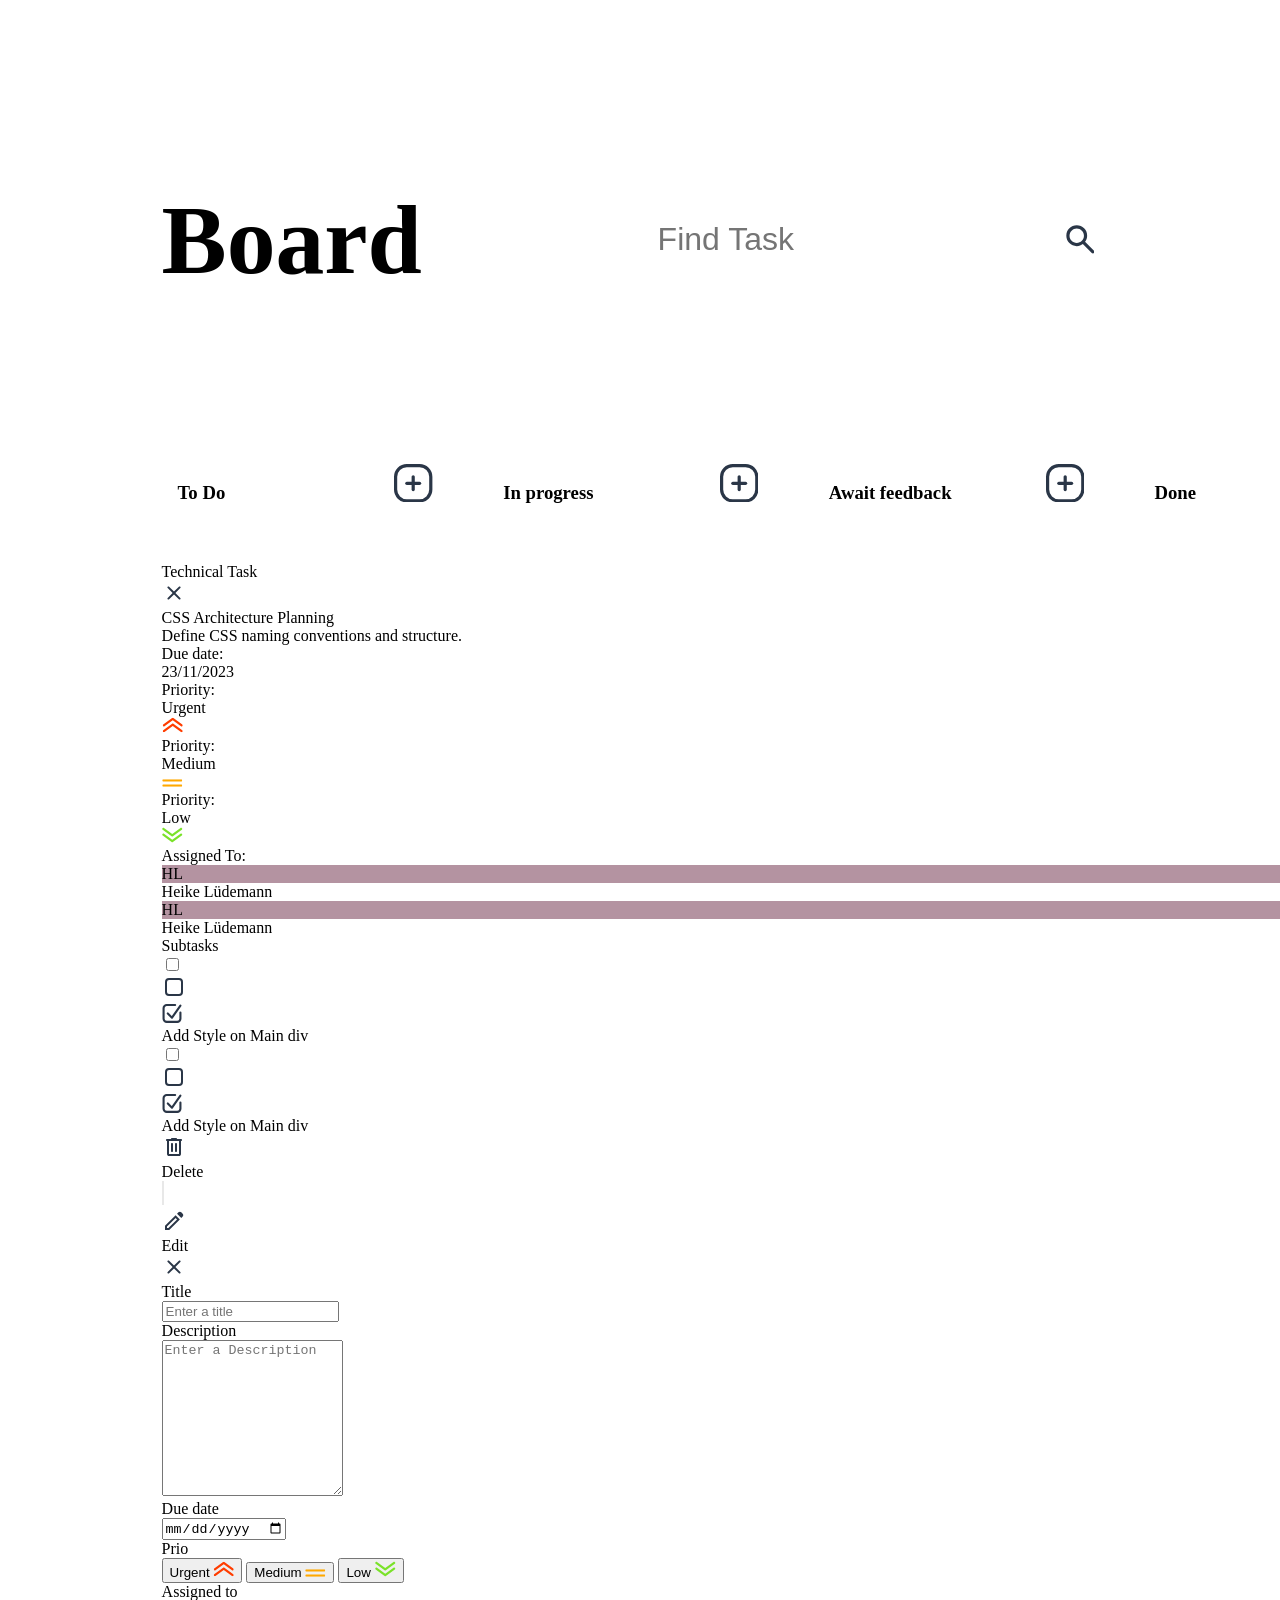
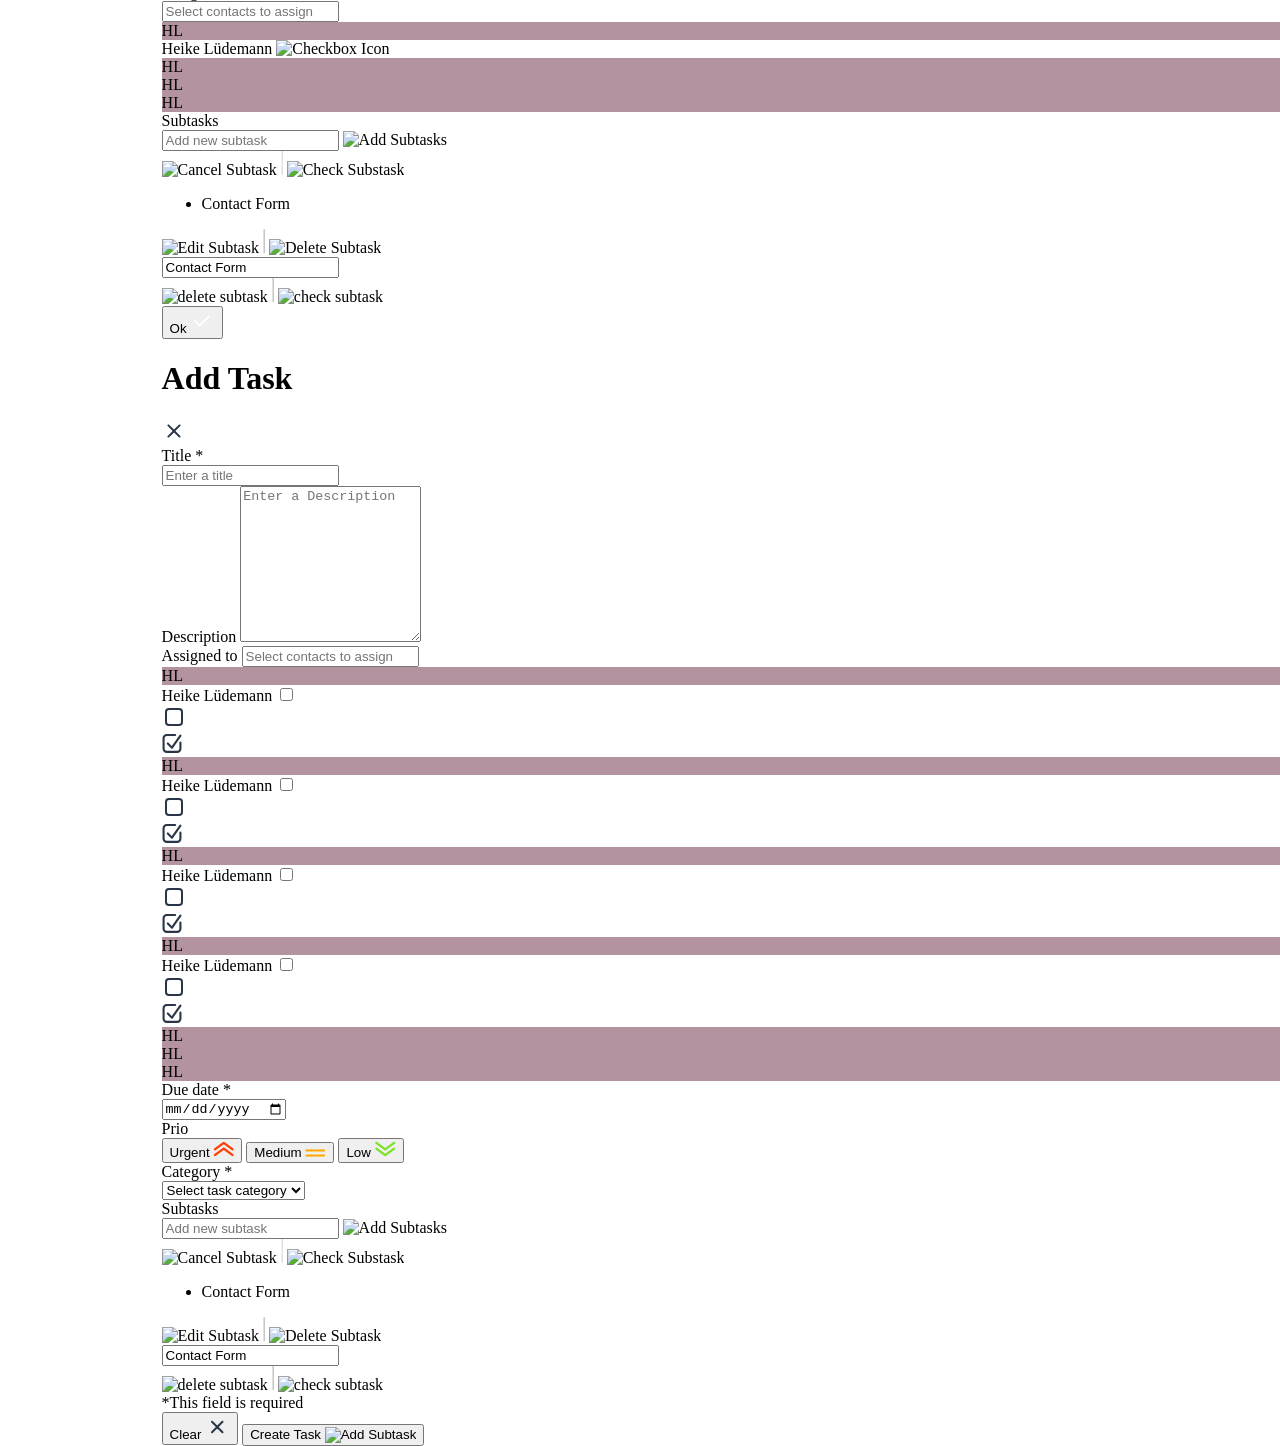
==== commit 87ec5dc3: "fix subtask function if no subtask added" ====
--- a/board.html
+++ b/board.html
@@ -87,61 +87,6 @@
                             ondragover="allowDrop(event), highlight('to-do')" ondragleave="removeHighlight('to-do')"
                             style="padding: 0px; height: 100%;">
                             <!-- Task Card -->
-                            <div class="task-card" id="task-3" onclick="loadTask(3)" ondragstart="startDragging(3)"
-                                draggable="true">
-                                <div class="category-move-card-container">
-                                    <div class="technical-task">Technical Task</div>
-                                    <svg fill="#000000" width="1.6rem" height="1.6rem" viewBox="0 0 16 16"
-                                        xmlns="http://www.w3.org/2000/svg" class="mobile-move-card"
-                                        onclick="switchToBucket(3, event)">
-                                        <path d="M4 14v2l-4-3 4-3v2h12v2H4zm8-12V0l4 3-4 3V4H0V2h12z"
-                                            fill-rule="evenodd"></path>
-                                    </svg>
-                                </div>
-                                <!-- Title and Description -->
-                                <div class="task-title-and-description">
-                                    <h4 class="task-title" title="HTML Base Template Creation">HTML Base
-                                        Template Creation</h4>
-                                    <div class="task-description">Create reusable HTML base templates</div>
-                                </div>
-                                <!-- Subtasks -->
-                                <div id="subtasks_container_3" class="subtasks-container">
-                                    <div class="subtasks-progress-bar" title="0/3 subtasks are done">
-                                        <div class="progress" style="width: 0%;"></div>
-                                    </div>
-                                    <div class="nowrap">0/3 Subtasks</div>
-                                </div>
-                                <!-- Assignment -->
-                                <div class="task-assignment-prio-container">
-                                    <div id="task_assignment_container_3" class="task-assignments">
-                                        <div style="background-color: #6e33ee;" class="profile-badge">AR
-                                        </div>
-
-                                        <div style="background-color: #b493a1;" class="profile-badge">HL
-                                        </div>
-                                    </div>
-                                    <!-- prio -->
-                                    <div id="task-prio-img-3">
-                                        <svg xmlns="http://www.w3.org/2000/svg" width="18" height="12"
-                                            viewBox="0 0 18 12" fill="none">
-                                            <g clip-path="url(#clip0_75609_16171)">
-                                                <path
-                                                    d="M8.99998 7.24524C8.80055 7.24557 8.60628 7.18367 8.44574 7.06863L0.877242 1.63467C0.778768 1.56391 0.695595 1.47498 0.632471 1.37296C0.569347 1.27094 0.527508 1.15784 0.509344 1.0401C0.472658 0.802317 0.53463 0.560105 0.681625 0.366747C0.828621 0.17339 1.0486 0.0447247 1.29317 0.00905743C1.53773 -0.0266099 1.78686 0.0336422 1.98574 0.176559L8.99998 5.2075L16.0142 0.17656C16.1127 0.105795 16.2245 0.0545799 16.3434 0.02584C16.4622 -0.00289994 16.5857 -0.00860237 16.7068 0.00905829C16.8279 0.0267189 16.9442 0.0673968 17.0492 0.128769C17.1541 0.190142 17.2456 0.271007 17.3183 0.366748C17.3911 0.462489 17.4438 0.571231 17.4734 0.686765C17.5029 0.802299 17.5088 0.922362 17.4906 1.0401C17.4725 1.15784 17.4306 1.27094 17.3675 1.37296C17.3044 1.47498 17.2212 1.56391 17.1227 1.63467L9.55423 7.06863C9.39369 7.18367 9.19941 7.24557 8.99998 7.24524Z"
-                                                    fill="#7AE229" />
-                                                <path
-                                                    d="M8.99998 12.0001C8.80055 12.0005 8.60628 11.9386 8.44574 11.8235L0.877242 6.38955C0.678366 6.24664 0.546029 6.03276 0.509344 5.79498C0.472658 5.5572 0.53463 5.31499 0.681625 5.12163C0.828621 4.92827 1.0486 4.79961 1.29317 4.76394C1.53773 4.72827 1.78686 4.78853 1.98574 4.93144L8.99998 9.96239L16.0142 4.93144C16.2131 4.78853 16.4622 4.72827 16.7068 4.76394C16.9514 4.79961 17.1713 4.92827 17.3183 5.12163C17.4653 5.31499 17.5273 5.5572 17.4906 5.79498C17.4539 6.03276 17.3216 6.24664 17.1227 6.38956L9.55423 11.8235C9.39369 11.9386 9.19941 12.0005 8.99998 12.0001Z"
-                                                    fill="#7AE229" />
-                                            </g>
-                                            <defs>
-                                                <clipPath id="clip0_75609_16171">
-                                                    <rect width="17" height="12" fill="white"
-                                                        transform="translate(0.5)" />
-                                                </clipPath>
-                                            </defs>
-                                        </svg>
-                                    </div>
-                                </div>
-                            </div>
 
                         </div>
                     </div>
--- a/css/board.css
+++ b/css/board.css
@@ -0,0 +1,322 @@
+/* Board Header */
+.board-container {
+    width: 100%;
+    margin-left: var(--sidebar-width);
+    max-width: 120.8rem;
+    margin-top: 0.5rem;
+    height: auto;
+    display: flex;
+    flex: 1;
+    flex-direction: column;
+    padding-left: 9.6rem;
+}
+
+.main-container-board {
+    display: flex;
+    flex-direction: column;
+    height: 100vh;
+}
+
+.board-head {
+    padding: 6.4rem 0 6.4rem 0;
+    display: flex;
+    align-items: center;
+    justify-content: space-between;
+}
+
+.board-head h1 {
+    font-size: 6.1rem;
+    font-style: normal;
+    font-weight: 700;
+}
+
+#search_task_container {
+    display: flex;
+    align-items: center;
+    gap: 2.4rem;
+}
+
+#search_no-task_container {
+    display: flex;
+    flex-direction: column;
+}
+
+#input_section {
+    display: flex;
+    align-items: center;
+    justify-content: space-between;
+    height: 4.8rem;
+    width: 31.2rem;
+    background-color: white;
+    border: 1px solid var(--secondary-grey-sidebar);
+    border-radius: 1rem;
+}
+
+#find_task {
+    padding: 0 0.8rem 0 1.6rem;
+    width: 100%;
+    border: none;
+    color: black;
+    font-size: 2rem;
+}
+
+.task-search-field {
+    display: flex;
+    align-items: center;
+}
+
+.seperator {
+    width: 0.1rem;
+    height: 3.1rem;
+    background-color: var(--light-grey-placeholder);
+}
+
+.search-button {
+    margin: 0 1.2rem 0 1.2rem;
+    padding: 0.4rem;
+    display: flex;
+    justify-content: center;
+    align-items: center;
+    height: 3.2rem;
+    width: 3.2rem;
+}
+
+.search-button:hover {
+    border-radius: 100%;
+    background-color: var(--light-grey-placeholder);
+    cursor: pointer;
+}
+
+#no_task_found {
+    display: none;
+    position: absolute;
+    margin: 4.8rem 0 0 0.6rem;
+    color: red;
+    font-size: 1.4rem;
+}
+
+#add_task_button {
+    display: flex;
+    align-items: center;
+    font-size: 2.1rem;
+    font-weight: 700;
+    height: 4.8rem;
+    width: 16rem;
+    background-color: var(--primary-dark-blue);
+    color: white;
+    border-radius: 1rem;
+}
+
+#add_task_button:hover {
+    cursor: pointer;
+    background-color: var(--hover-blue);
+    box-shadow: 0 0.4rem 0.4rem 0 rgba(0, 0, 0, 0.2);
+}
+
+#add_task_button div {
+    padding: 0 1.6rem 0 1.6rem;
+    width: 100%;
+    display: flex;
+    align-items: center;
+    justify-content: space-between;
+    gap: 0.4rem;
+}
+
+/* Tasks Columns Section */
+
+#board_content {
+    display: flex;
+    flex: 1;
+    background-color: var(--primary-light-grey);
+    gap: 2.4rem;
+}
+
+#board_content h3 {
+    color: var(--menu-navy-blue);
+}
+
+.column-section {
+    display: flex;
+    flex-direction: column;
+    width: 25%;
+    overflow: hidden;
+}
+
+.column-title-area {
+    margin: 0 1rem;
+    display: flex;
+    justify-content: space-between;
+}
+
+.column-title-area svg:hover {
+    cursor: pointer;
+}
+
+.column-title-area svg:hover path {
+    stroke: var(--hover-blue);
+}
+
+.column-title-area svg:hover rect {
+    stroke: var(--hover-blue);
+}
+
+.column-drop-zone {
+    display: flex;
+    flex-direction: column;
+    margin-top: 2.4rem;
+    gap: 2rem;
+    min-height: 100%;
+    border: 0.1rem solid rgba(7, 15, 23, 0);
+}
+
+.no-tasks {
+    display: flex;
+    align-items: center;
+    justify-content: center;
+    margin: 0.8rem;
+    border-radius: 1rem;
+    height: 4.8rem;
+    background-color: var(--primary-light-grey);
+    border: 0.1rem dotted var(--secondary-grey-sidebar);
+    color: var(--secondary-grey-sidebar);
+}
+
+/* Task Card */
+.task-card {
+    margin: 1rem;
+    padding: 1.6rem;
+    display: flex;
+    flex-direction: column;
+    align-items: flex-start;
+    background-color: white;
+    border-radius: 2.4rem;
+    box-shadow: 0 0 0.5rem 0.3rem rgba(0, 0, 0, 0.08);
+    transition: all 0.1s linear;
+    gap: 2.4rem;
+}
+
+.task-card:hover {
+    cursor: pointer;
+}
+
+.task-card:active {
+    transform: rotate(3deg);
+}
+
+.category-move-card-container {
+    display: flex;
+    align-items: center;
+    justify-content: space-between;
+    width: 100%;
+}
+
+.task-category-label {
+    padding: 0.4rem 1.6rem 0.4rem 1.6rem;
+    border-radius: 8px;
+    color: white;
+}
+
+.mobile-move-card {
+    padding: 0.8rem;
+    margin: 0.4rem;
+    width: 1.6rem;
+    height: 1.6rem;
+    background-color: var(--primary-dark-blue);
+    fill: white;
+    border-radius: 0.8rem;
+}
+
+.mobile-move-card:active {
+    background-color: var(--secondary-dark-blue);
+}
+
+.task-title-and-description {
+    display: flex;
+    flex-direction: column;
+    gap: 0.8rem;
+    width: 100%;
+}
+
+.task-title {
+    color: var(--primary-dark-blue);
+    font-weight: 700;
+    display: -webkit-box;
+    display: -moz-box;
+    display: -ms-flexbox;
+    overflow: hidden;
+    -webkit-line-clamp: 2;
+    -webkit-box-orient: vertical;
+
+    -moz-box-lines: multiple;
+    -moz-box-orient: vertical;
+}
+
+.task-description {
+    color: var(--secondary-grey-sidebar);
+    display: -webkit-box;
+    display: -moz-box;
+    display: -ms-flexbox;
+    overflow: hidden;
+    -webkit-line-clamp: 2;
+    -webkit-box-orient: vertical;
+
+    -moz-box-lines: multiple;
+    -moz-box-orient: vertical;
+}
+
+/* SubTasks */
+
+.subtasks-container {
+    display: flex;
+    align-items: center;
+    width: 100%;
+    font-size: 1.2rem;
+    gap: 1.2rem;
+}
+
+.subtasks-progress-bar {
+    width: 100%;
+    height: 0.8rem;
+    background-color: var(--primary-light-grey);
+    border-radius: 0.8rem;
+}
+
+.progress {
+    height: 100%;
+    border-radius: 0.8rem;
+    background-color: var(--progress-bar-blue);
+}
+
+.nowrap {
+    white-space: nowrap;
+}
+
+.task-assignment-prio-container {
+    display: flex;
+    align-items: center;
+    justify-content: space-between;
+    width: 100%;
+}
+
+.task-assignments {
+    display: flex;
+}
+
+.profile-badge {
+    display: flex;
+    margin: -0.4rem;
+    justify-content: center;
+    align-items: center;
+    width: 3.2rem;
+    height: 3.2rem;
+    border: 0.1rem solid white;
+    border-radius: 100%;
+    color: white;
+    font-size: 1.2rem;
+}
+
+.drag-area-highlight {
+    border: 0.1rem dotted var(--secondary-grey-sidebar);
+    border-radius: 3rem;
+    background-color: rgba(168, 168, 168, 0.082);
+}
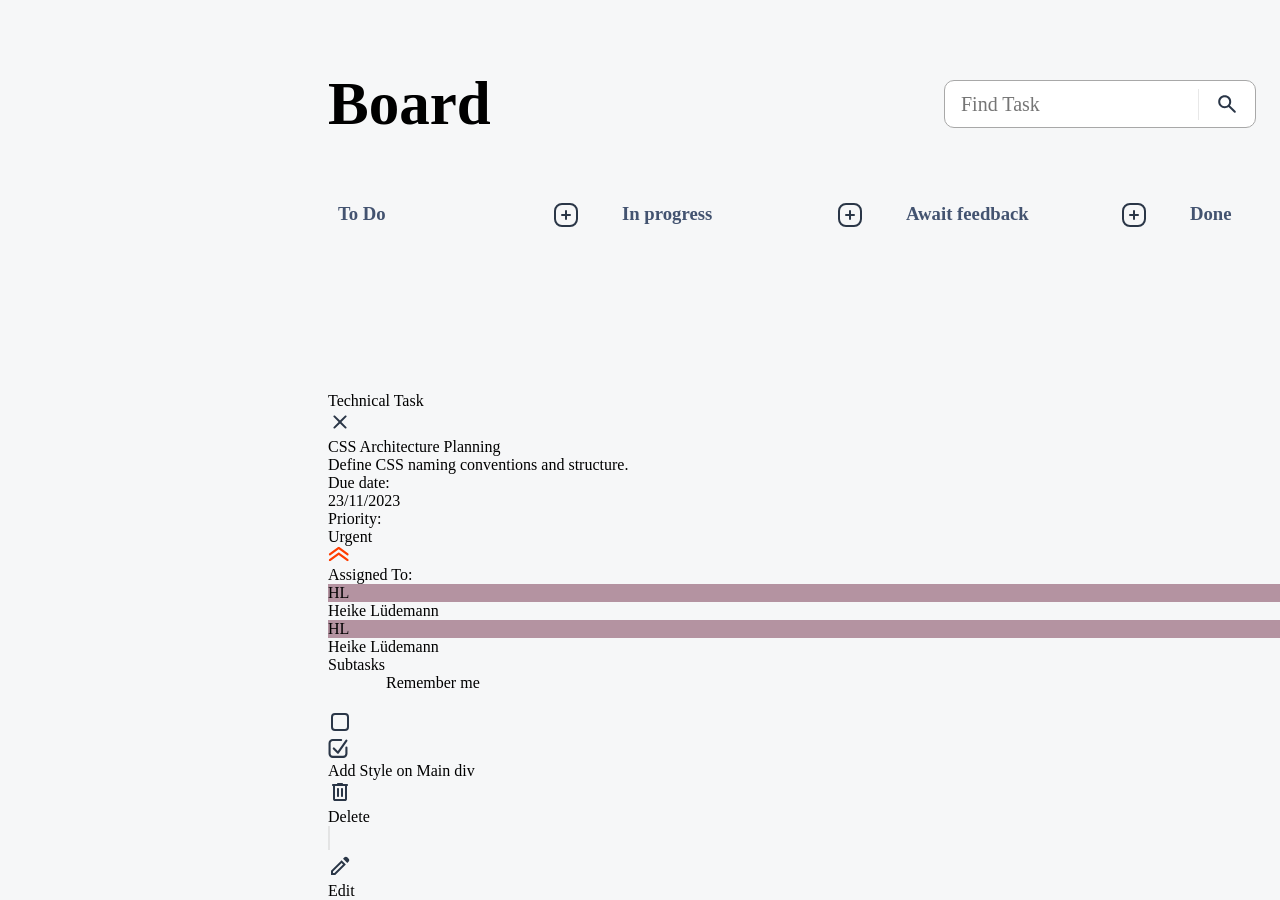
==== commit 409a9430: "fix subtask checked button" ====
--- a/board.html
+++ b/board.html
@@ -18,6 +18,7 @@
     <script src="./js/board.js"></script>
     <script src="./js/sidebar-header.js"></script>
     <script src='./js/add-task-slider.js'></script>
+    <script src="./js/task-overlay.js"></script>
 </head>
 
 <body onload="includeHTML(), initBoard()">
@@ -163,7 +164,7 @@
 
                 </div>
                 <!-- Task Open Content Slider-->
-                <div id="ed_task_overlay_bg" class="slider-bg d-none">
+                <div id="ed_task_overlay_bg" class="slider-bg">
                     <div id="ed_task_overlay_frame" class="task-overlay-frame-open">
                         <!-- tesk overlay tag -->
                         <div class="category-container-task-open">
@@ -282,8 +283,13 @@
                         <div class="column-frame-container-task-open">
                             <div class="label-task-open">Subtasks</div>
                             <div id="subtasks_contacts_task_open">
-
-                                <div class="subtask-task-open">
+                                <!-- substasks -->
+                                <div class="log-in-checkbox">
+                                    <input id="confirm" type="checkbox" checked />
+                                    <label for="confirm">Remember me</label>
+                                </div>
+
+                                <!-- <div class="subtask-task-open">
                                     <label class="checkbox-container">
                                         <input value="Heike Lüdemann" class="checkbox-contact" id="check_contact0"
                                             type="checkbox">
@@ -306,7 +312,7 @@
                                         </div>
                                     </label>
                                     <div>Add Style on Main div</div>
-                                </div>
+                                </div> -->
                                 <div class="subtask-task-open">
                                     <label class="checkbox-container">
                                         <input value="Heike Lüdemann" class="checkbox-contact" id="check_contact0"
--- a/style.css
+++ b/style.css
@@ -0,0 +1,353 @@
+* {
+    box-sizing: border-box;
+    margin: 0px;
+    font-family: "Inter";
+    border: unset;
+}
+
+*:focus {
+    outline: none;
+}
+
+html {
+    font-size: 0.625em;
+}
+
+body {
+    font-size: 1.6rem;
+    background-color: var(--primary-light-grey);
+    margin: 0;
+}
+
+:root {
+    --primary-dark-blue: rgb(42, 54, 71);
+    --secondary-dark-blue: rgb(9, 25, 49);
+    --primary-grey-sidebar: rgb(205, 205, 205);
+    --secondary-grey-sidebar: rgb(168, 168, 168);
+    --hover-blue: rgb(41, 171, 226);
+    --primary-light-grey: rgb(246, 247, 248);
+    --light-grey-placeholder: rgba(209, 209, 209, 0.5);
+    --menu-navy-blue: rgb(67, 83, 112);
+    --sidebar-width: 23.2rem;
+    --header-height: 9.6rem;
+    --lable-turquoise: rgb(31, 215, 193);
+    --progress-bar-blue: rgb(69, 137, 255);
+}
+
+.d-none {
+    display: none !important;
+}
+
+.main-container-index {
+    display: flex;
+    width: auto;
+    height: 100vh;
+    align-items: center;
+    justify-content: center;
+    background-color: var(--primary-light-grey);
+}
+
+.sing-up-header {
+    width: 25%;
+    position: absolute;
+    right: 2rem;
+    top: 6rem;
+    display: flex;
+    justify-content: center;
+    align-items: center;
+    gap: 2rem;
+}
+
+.log-container {
+    width: 65.2rem;
+    height: 53.3rem;
+    box-shadow: 0px 0px 14px 3px rgba(0, 0, 0, 0.04);
+    background-color: white;
+    border-radius: 30px;
+}
+
+.log-in-container {
+    display: flex;
+    justify-content: center;
+    align-items: center;
+    flex-direction: column;
+    animation-name: log-in-animation;
+    animation-duration: 1.5s;
+    animation-timing-function: ease-in-out;
+    animation-delay: 0s;
+    animation-iteration-count: 1;
+    animation-direction: normal;
+    animation-fill-mode: forwards;
+    opacity: 0;
+}
+
+@keyframes log-in-animation {
+    0% {
+        opacity: 0;
+    }
+
+    100% {
+        opacity: 1;
+    }
+}
+
+.log-in-container h1 {
+    margin-top: 4.8rem;
+    font-size: 6.1rem;
+    margin-bottom: 1.8rem;
+    font-weight: 700;
+}
+
+.log-in-underline {
+    background-color: var(--hover-blue);
+    height: 3px;
+    width: 15rem;
+    margin-bottom: 3rem;
+    margin-left: auto;
+    margin-right: auto;
+}
+
+.log-in-input-container {
+    display: flex;
+    flex-direction: column;
+    width: 42.2rem;
+    gap: 3.2rem;
+}
+
+.log-in-input-box {
+    display: flex;
+    justify-content: center;
+    align-items: center;
+    width: 100%;
+    border-radius: 10px;
+    border: solid 2px;
+    padding: 1px;
+    border-color: var(--light-grey-placeholder);
+    margin-top: 1rem;
+    gap: 8px;
+    height: 4.8rem;
+}
+
+.log-in-input-box input {
+    width: 80%;
+    border: none !important;
+    height: 100%;
+    cursor: pointer;
+    border-color: white;
+    font-size: 2rem;
+}
+
+.log-in-input-box input::placeholder {
+    color: var(--light-grey-placeholder);
+}
+
+input[type="checkbox"] + label {
+    position: absolute;
+    margin-left: 2rem;
+}
+
+input[type="checkbox"] {
+    position: relative;
+    left: 1.5rem;
+    top: -0.4rem;
+    z-index: 0;
+    appearance: none;
+}
+
+input[type="checkbox"] + label::before {
+    width: 2.2rem;
+    height: 1.9rem;
+    background-image: url("./assets/img/chechbox.svg");
+    background-repeat: no-repeat;
+    display: block;
+    content: "";
+    float: left;
+    margin-right: 1.6rem;
+    z-index: 5;
+    position: relative;
+}
+
+input[type="checkbox"]:checked + label::before {
+    background-image: url("./assets/img/checkbox_checked.svg");
+}
+
+.btn-log-in-container {
+    width: 32.2rem;
+    height: 4.8rem;
+    gap: 3.5rem;
+    display: flex;
+    justify-content: center;
+    align-items: center;
+    margin-left: auto;
+    margin-right: auto;
+    margin-bottom: 4.8rem;
+}
+
+.btn-log-in {
+    width: 11rem;
+    height: 4.8rem;
+    background-color: var(--primary-dark-blue);
+    font-size: 2.1rem;
+    font-weight: 700;
+
+    border-radius: 8px;
+    color: white;
+}
+
+.btn-log-in:hover {
+    cursor: pointer;
+    background-color: var(--hover-blue);
+    border-width: 0;
+    box-shadow: 0px 6px 15px -4px rgba(0, 0, 0, 0.58);
+    -webkit-box-shadow: 0px 6px 15px -4px rgba(0, 0, 0, 0.58);
+    -moz-box-shadow: 0px 6px 15px -4px rgba(0, 0, 0, 0.58);
+}
+
+.btn-log-in-guest {
+    width: 17.7rem;
+    height: 4.8rem;
+    background-color: white;
+    font-size: 2.1rem;
+    font-weight: 700;
+    border-radius: 8px;
+    color: var(--primary-dark-blue);
+    border: 1px solid;
+    border-color: var(--primary-dark-blue);
+}
+
+.btn-log-in-guest:hover {
+    cursor: pointer;
+    color: var(--hover-blue);
+    border-color: var(--hover-blue);
+    box-shadow: 0px 6px 15px -4px rgba(0, 0, 0, 0.58);
+    -webkit-box-shadow: 0px 6px 15px -4px rgba(0, 0, 0, 0.58);
+    -moz-box-shadow: 0px 6px 15px -4px rgba(0, 0, 0, 0.58);
+}
+
+.main-logo {
+    width: 31.3rem;
+    height: 40.4rem;
+    z-index: 10;
+    position: absolute;
+    top: 50%;
+    left: 50%;
+    transform: translate(-50%, -50%);
+    animation: moveAndResize 1s ease-in-out forwards;
+    animation-delay: 250ms;
+}
+
+@keyframes moveAndResize {
+    0% {
+        top: 50%;
+        left: 50%;
+        transform: translate(-50%, -50%);
+        width: 31.3rem;
+        height: 40.4rem;
+    }
+
+    100% {
+        top: 6rem;
+        left: 7rem;
+        transform: translate(0, 0);
+        width: 10rem;
+        height: 12.1rem;
+    }
+}
+
+/* sign Up Container */
+
+.sing-up-container {
+    display: flex;
+    flex-direction: column;
+    align-items: center;
+    position: relative;
+    width: 100%;
+    height: 100%;
+}
+
+.sing-up-container h1 {
+    font-size: 6.1rem;
+    font-style: normal;
+    font-weight: 700;
+    margin-top: 4.8rem;
+    margin-bottom: 1.8rem;
+}
+
+.sing-up-content {
+    display: flex;
+    flex-direction: column;
+    align-items: center;
+    gap: 1.6rem;
+    width: 42.2rem;
+}
+
+.sing-up-input-container {
+    display: flex;
+    flex-direction: column;
+    align-items: flex-start;
+    gap: 24px;
+    width: 100%;
+}
+
+.left-arrow {
+    position: absolute;
+    top: 6rem;
+    left: 5rem;
+    width: 5.2rem;
+    height: 5.2rem;
+}
+
+.height-sing-up {
+    height: 68.4rem !important;
+}
+
+.sign-up-btn-container {
+    display: flex;
+    justify-content: center;
+    align-items: center;
+    margin-top: 3.2rem;
+    margin-left: auto;
+    margin-right: auto;
+}
+
+#message {
+    margin-inline: auto;
+}
+
+.sing-up-check-box {
+    display: flex;
+    align-items: center;
+    margin-top: 1.6rem;
+    justify-content: center;
+}
+
+.btn-sign-up {
+    width: 11rem;
+    height: 4.8rem;
+    background-color: var(--primary-dark-blue);
+    font-size: 2.1rem;
+    font-weight: 700;
+    border-radius: 8px;
+    color: white;
+}
+
+.btn-sign-up:hover {
+    cursor: pointer;
+    background-color: var(--hover-blue);
+    border-width: 0;
+    box-shadow: 0px 6px 15px -4px rgba(0, 0, 0, 0.58);
+    -webkit-box-shadow: 0px 6px 15px -4px rgba(0, 0, 0, 0.58);
+    -moz-box-shadow: 0px 6px 15px -4px rgba(0, 0, 0, 0.58);
+}
+
+.register-succesful {
+    width: 100%;
+    height: 100%;
+    z-index: 99;
+    display: flex;
+    position: absolute;
+    justify-content: center;
+    align-items: center;
+    font-size: 4rem;
+    color: var(--hover-blue);
+}
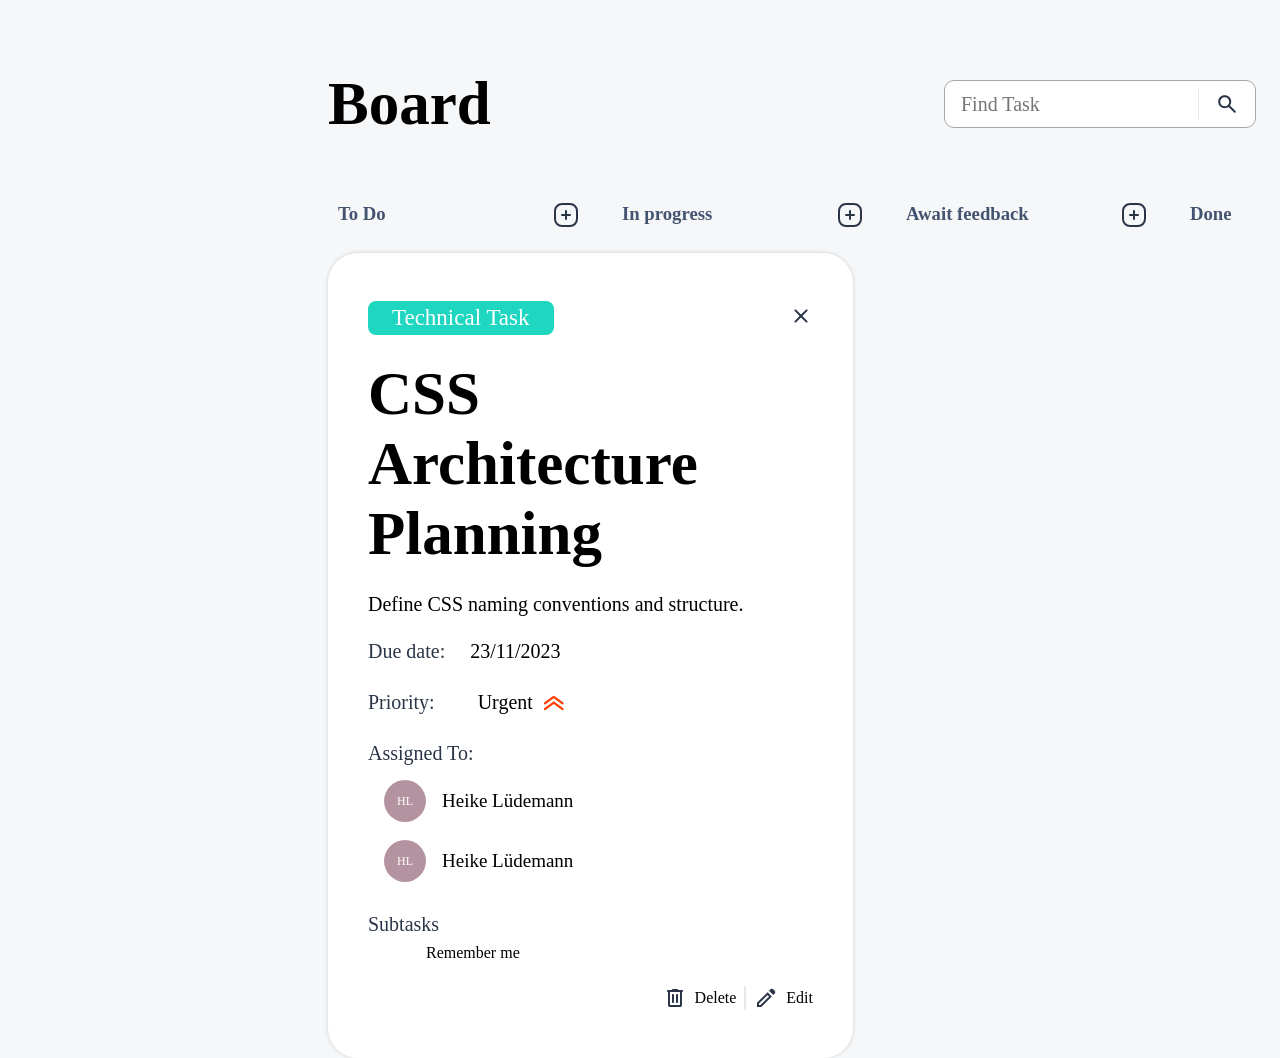
==== commit e27852e8: "Added some hover effect over the subtask. but ins not perfekt und bust be fix the position" ====
--- a/board.html
+++ b/board.html
@@ -282,61 +282,13 @@
                         <!-- task overlay subtasks-->
                         <div class="column-frame-container-task-open">
                             <div class="label-task-open">Subtasks</div>
-                            <div id="subtasks_contacts_task_open">
+                            <div id="task_overlay_subtasks_container">
                                 <!-- substasks -->
                                 <div class="log-in-checkbox">
-                                    <input id="confirm" type="checkbox" checked />
-                                    <label for="confirm">Remember me</label>
-                                </div>
-
-                                <!-- <div class="subtask-task-open">
-                                    <label class="checkbox-container">
-                                        <input value="Heike Lüdemann" class="checkbox-contact" id="check_contact0"
-                                            type="checkbox">
-                                        <div class="img-unchecked">
-                                            <svg xmlns="http://www.w3.org/2000/svg" width="24" height="24"
-                                                viewBox="0 0 24 24" fill="none">
-                                                <rect x="4" y="4" width="16" height="16" rx="3" stroke="#2A3647"
-                                                    stroke-width="2" />
-                                            </svg>
-                                        </div>
-                                        <div class="img-checked">
-                                            <svg xmlns="http://www.w3.org/2000/svg" width="20" height="20"
-                                                viewBox="0 0 18 19" fill="none">
-                                                <path
-                                                    d="M17 8.96582V14.9658C17 16.6227 15.6569 17.9658 14 17.9658H4C2.34315 17.9658 1 16.6227 1 14.9658V4.96582C1 3.30897 2.34315 1.96582 4 1.96582H12"
-                                                    stroke="#2A3647" stroke-width="2" stroke-linecap="round" />
-                                                <path d="M5 9.96582L9 13.9658L17 2.46582" stroke="#2A3647"
-                                                    stroke-width="2" stroke-linecap="round" stroke-linejoin="round" />
-                                            </svg>
-                                        </div>
-                                    </label>
-                                    <div>Add Style on Main div</div>
-                                </div> -->
-                                <div class="subtask-task-open">
-                                    <label class="checkbox-container">
-                                        <input value="Heike Lüdemann" class="checkbox-contact" id="check_contact0"
-                                            type="checkbox">
-                                        <div class="img-unchecked">
-                                            <svg xmlns="http://www.w3.org/2000/svg" width="24" height="24"
-                                                viewBox="0 0 24 24" fill="none">
-                                                <rect x="4" y="4" width="16" height="16" rx="3" stroke="#2A3647"
-                                                    stroke-width="2" />
-                                            </svg>
-                                        </div>
-                                        <div class="img-checked">
-                                            <svg xmlns="http://www.w3.org/2000/svg" width="20" height="20"
-                                                viewBox="0 0 18 19" fill="none">
-                                                <path
-                                                    d="M17 8.96582V14.9658C17 16.6227 15.6569 17.9658 14 17.9658H4C2.34315 17.9658 1 16.6227 1 14.9658V4.96582C1 3.30897 2.34315 1.96582 4 1.96582H12"
-                                                    stroke="#2A3647" stroke-width="2" stroke-linecap="round" />
-                                                <path d="M5 9.96582L9 13.9658L17 2.46582" stroke="#2A3647"
-                                                    stroke-width="2" stroke-linecap="round" stroke-linejoin="round" />
-                                            </svg>
-                                        </div>
-                                    </label>
-                                    <div>Add Style on Main div</div>
-                                </div>
+                                    <input id="confirm" type="checkbox" />
+                                    <label class="checkbox-hover" for="confirm">Remember me</label>
+                                </div>
+
 
                             </div>
                         </div>
--- a/css/edit-board-slider.css
+++ b/css/edit-board-slider.css
@@ -0,0 +1,259 @@
+/* open Task */
+
+.task-overlay-frame-open {
+    display: flex;
+    width: 52.5rem;
+    max-height: 83.5rem;
+    height: auto;
+    padding: 4.8rem 4rem;
+    flex-direction: column;
+    align-items: flex-start;
+    gap: 2.4rem;
+    border-radius: 3rem;
+    background-color: white;
+    box-shadow: 0rem 0rem 0.4rem 0rem rgba(0, 0, 0, 0.16);
+}
+
+.category-container-task-open {
+    display: flex;
+    justify-content: space-between;
+    align-items: center;
+    align-self: stretch;
+}
+
+.category-tag-task-open {
+    display: flex;
+    color: white;
+    padding: 0.4rem 2.4rem;
+    align-items: flex-start;
+    gap: 1rem;
+    border-radius: 0.8rem;
+    background-color: #1fd7c1;
+    font-family: Open Sans;
+    font-size: 2.3rem;
+}
+
+.title-task-overlay-open {
+    align-self: stretch;
+    font-size: 6.1rem;
+    font-weight: 700;
+}
+
+.desc-task-open {
+    align-self: stretch;
+    font-size: 2rem;
+}
+
+.subheader-task-open {
+    display: flex;
+    align-items: center;
+    gap: 2.5rem;
+    align-self: stretch;
+    font-size: 2rem;
+}
+
+.label-task-open {
+    color: var(--primary-dark-blue);
+    font-size: 2rem;
+}
+
+.prio-container-style-task-open {
+    display: flex;
+    padding: 0.4rem 1.8rem;
+    justify-content: center;
+    align-items: center;
+    gap: 1rem;
+    border-radius: 1rem;
+}
+
+.column-frame-container-task-open {
+    display: flex;
+    flex-direction: column;
+    align-items: flex-start;
+    gap: 0.8rem;
+    align-self: stretch;
+}
+
+#assigned_to_contacts_task_open {
+    display: flex;
+    flex-direction: column;
+    align-items: flex-start;
+    gap: 0.4rem;
+    align-self: stretch;
+}
+
+.assigned-to-contact-task-open {
+    display: flex;
+    padding: 0.7rem 1.6rem;
+    justify-content: space-between;
+    align-items: center;
+    border-radius: 1rem;
+    gap: 1.6rem;
+}
+
+.contact-badge-task-open {
+    display: flex;
+    justify-content: center;
+    align-items: center;
+    color: white;
+    height: 4.2rem;
+    width: 4.2rem;
+    border-radius: 100%;
+    font-size: 1.2rem;
+}
+
+.contact-name-task-open {
+    font-family: Open Sans;
+    font-size: 19px;
+}
+
+#subtasks_contacts_task_open {
+    display: flex;
+    flex-direction: column;
+    align-items: flex-start;
+    gap: 0.4rem;
+    align-self: stretch;
+}
+
+.subtask-task-open {
+    display: flex;
+    height: 3.2rem;
+    padding: 0.6rem 1.6rem;
+    align-items: center;
+    gap: 1.6rem;
+}
+
+.checkbox-hover:hover {
+    background-color: var(--light-grey-placeholder);
+    border-radius: 1rem;
+    width: 44rem;
+    height: 3.2rem;
+
+}
+
+.delete-edit-container-task-open {
+    display: flex;
+    justify-content: flex-end;
+    align-items: center;
+    align-self: stretch;
+    gap: 0.8rem;
+}
+
+.del-ed-btn-task-open {
+    display: flex;
+    justify-content: center;
+    align-items: center;
+    gap: 0.8rem;
+    cursor: pointer;
+}
+
+.del-ed-btn-task-open:hover {
+    color: var(--hover-blue);
+}
+.del-ed-btn-task-open:hover svg path {
+    fill: var(--hover-blue);
+}
+
+/* Edit Task */
+
+.close-btn-container-task-edit {
+    display: flex;
+    justify-content: flex-end;
+    align-items: center;
+    align-self: stretch;
+}
+
+.input-frame-ed-task {
+    border: 0.1rem solid var(--light-grey-placeholder);
+    border-radius: 1rem;
+    padding: 0 1.6rem;
+    height: 4.8rem;
+    font-size: 2rem;
+    font-family: Inter;
+    cursor: pointer;
+    align-self: stretch;
+}
+
+.subhead-container-ed-task {
+    display: flex;
+    justify-content: center;
+    align-items: flex-start;
+    flex-direction: column;
+    gap: 0.8rem;
+    align-self: stretch;
+}
+
+.subhead-ed-task {
+    font-size: 2rem;
+    color: var(--primary-dark-blue);
+}
+
+.input-frame-ed-task:focus {
+    border: 0.1rem solid var(--hover-blue);
+    outline: none;
+}
+
+.assigned-to-ed-task:hover {
+    border: 0.1rem solid var(--secondary-grey-sidebar);
+}
+
+.assigned-to-ed-task:focus {
+    border: 0.1rem solid var(--hover-blue);
+    background-image: url(../assets/img/arrow_drop_up.svg);
+    outline: none;
+}
+
+.assigned-to-ed-task {
+    border: 0.1rem solid var(--light-grey-placeholder);
+    display: flex;
+    align-self: stretch;
+    border-radius: 1rem;
+    padding: 0 1.6rem;
+    height: 4.8rem;
+    font-size: 2rem;
+    font-family: Inter;
+    background-image: url(../assets/img/arrow_drop_down.svg);
+    background-repeat: no-repeat;
+    background-position-y: center;
+    background-position-x: 95%;
+    cursor: pointer;
+}
+
+.ok-ed-task-btn:hover {
+    cursor: pointer;
+    background-color: var(--hover-blue);
+    border: 0.1rem solid var(--hover-blue);
+    box-shadow: 0 0.4rem 0.4rem 0 rgba(0, 0, 0, 0.2);
+}
+.ok-ed-task-btn {
+    display: flex;
+    justify-content: space-between;
+    align-items: center;
+    font-size: 2rem;
+    font-weight: 600;
+    height: 6rem;
+    width: 8.5rem;
+    padding: 0rem 1.5rem;
+    background-color: var(--primary-dark-blue);
+    color: white;
+    border-radius: 1rem;
+    border: 0.1rem solid var(--primary-dark-blue);
+}
+
+.overlay-scroll {
+    overflow-y: scroll;
+    padding-right: 1.5rem;
+    gap: 2.4rem;
+    display: flex;
+    flex-direction: column;
+}
+
+#calendar_edit_task {
+    border: 0.1rem solid var(--light-grey-placeholder);
+    border-radius: 1rem;
+    padding: 0 1.6rem;
+    height: 4.8rem;
+    font-size: 2rem;
+    font-family: Inter;
+    cursor: pointer;
+}
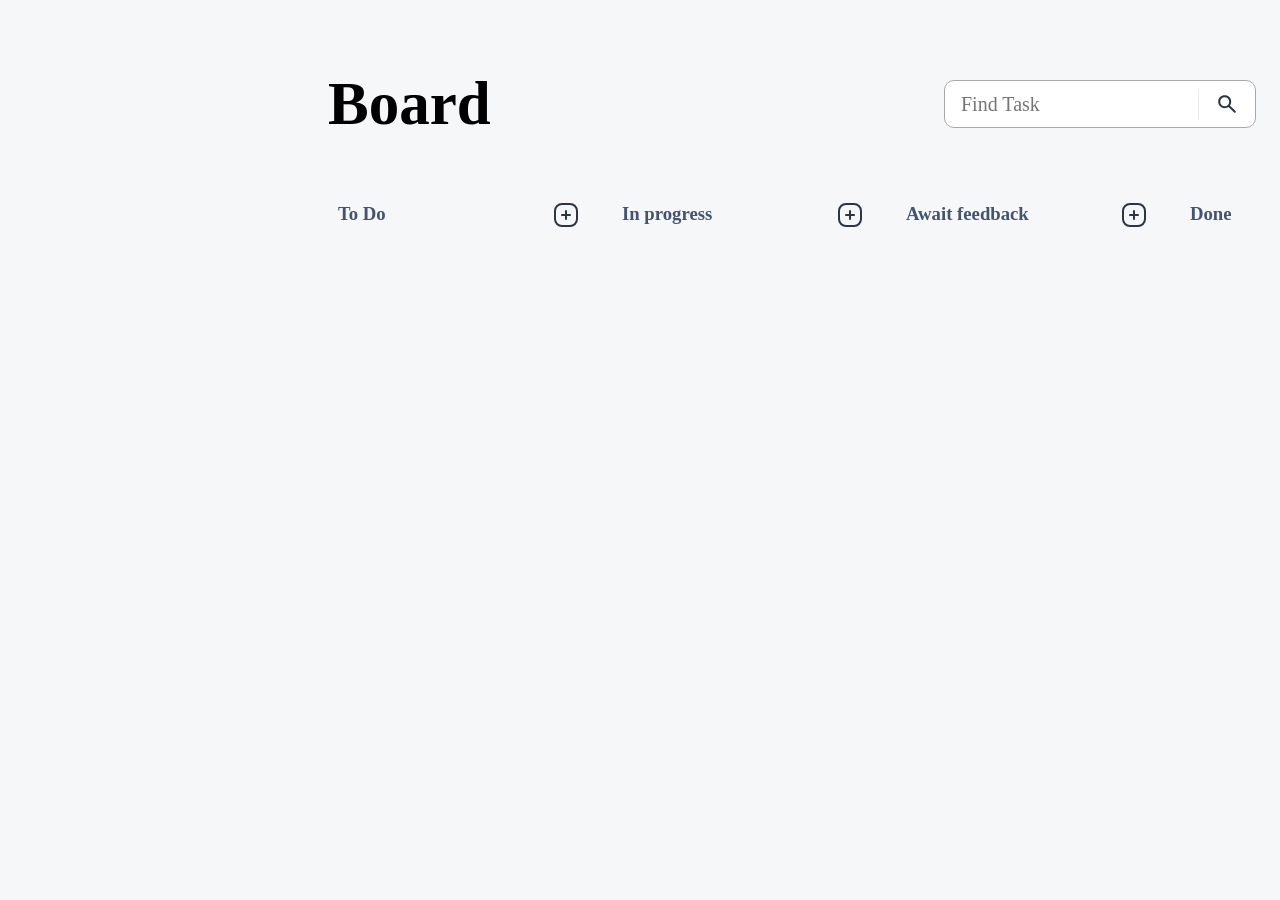
==== commit 13ccea0d: "Function added for the slider in and out and loading the category on the open TaskCard" ====
--- a/board.html
+++ b/board.html
@@ -7,6 +7,7 @@
     <title>Join</title>
     <link rel="stylesheet" href="./css/sidebar-header_template.css">
     <link rel="stylesheet" href="./css/board.css">
+    <link rel="stylesheet" href="./css/slider.css">
     <link rel="stylesheet" href="./css/mobile-header-footer.css">
     <link rel="stylesheet" href="./css/add-task-slider.css">
     <link rel="stylesheet" href="./css/edit-board-slider.css">
@@ -19,6 +20,7 @@
     <script src="./js/sidebar-header.js"></script>
     <script src='./js/add-task-slider.js'></script>
     <script src="./js/task-overlay.js"></script>
+    <script src="./js/slider.js"></script>
 </head>
 
 <body onload="includeHTML(), initBoard()">
@@ -164,12 +166,12 @@
 
                 </div>
                 <!-- Task Open Content Slider-->
-                <div id="ed_task_overlay_bg" class="slider-bg">
+                <div id="task_overlay_bg" class="slider-center d-none">
                     <div id="ed_task_overlay_frame" class="task-overlay-frame-open">
                         <!-- tesk overlay tag -->
                         <div class="category-container-task-open">
                             <div class="category-tag-task-open">Technical Task</div>
-                            <div class="close-button">
+                            <div class="close-button" onclick="closeFrame('task_overlay_bg')">
                                 <svg xmlns="http://www.w3.org/2000/svg" width="24" height="24" viewBox="0 0 24 24"
                                     fill="none">
                                     <mask id="mask0_99379_7049" style="mask-type:alpha" maskUnits="userSpaceOnUse" x="0"
@@ -288,7 +290,6 @@
                                     <input id="confirm" type="checkbox" />
                                     <label class="checkbox-hover" for="confirm">Remember me</label>
                                 </div>
-
 
                             </div>
                         </div>
--- a/css/slider.css
+++ b/css/slider.css
@@ -0,0 +1,42 @@
+.slider-center {
+    display: flex;
+    justify-content: center;
+    align-items: center;
+    position: fixed;
+    top: 0;
+    left: 0;
+    right: 0;
+    z-index: 997;
+    width: 100%;
+    height: 100%;
+}
+
+
+.slide-in {
+    animation:250ms ease-out 0s slideIn;
+}
+
+.slide-out {
+    animation:150ms ease-out 0s slideOut;
+}
+
+@keyframes slideIn {
+    from{
+        transform: translateX(+100rem);
+
+    }
+    to {
+        transform: translateX(0);
+    }
+}
+
+@keyframes slideOut {
+    from{
+        transform: translateX(0);
+        
+    }
+    to {
+        transform: translateX(+100rem);
+    }
+}
+
--- a/css/add-task-slider.css
+++ b/css/add-task-slider.css
@@ -0,0 +1,528 @@
+.slider-bg {
+    background-color: rgba(0, 0, 0, 0.2);
+    opacity: 1;
+}
+
+.slider-frame {
+    width: 111.6rem;
+    display: flex;
+    flex-direction: column;
+    padding: 6.4rem 4rem 6.4rem 7.4rem;
+    height: 87rem;
+    border-radius: 3rem;
+    background: white;
+    box-shadow: 0 0 0.4rem 0 rgba(0, 0, 0, 0.1);
+}
+
+.add-task-head {
+    display: flex;
+    justify-content: space-between;
+    align-items: flex-start;
+    width: 100%;
+}
+
+.add-task-head h1 {
+    font-size: 6.1rem;
+    font-style: normal;
+    font-weight: 700;
+}
+
+.close-button {
+    display: flex;
+    justify-content: center;
+    align-items: center;
+    width: 3.2rem;
+    height: 3.2rem;
+}
+
+.close-button:hover {
+    border-radius: 100%;
+    background-color: var(--light-grey-placeholder);
+    cursor: pointer;
+}
+
+.add-task-container {
+    display: flex;
+    justify-content: space-between;
+    align-items: flex-start;
+    margin-top: 3.2rem;
+}
+
+/* left side */
+.left-side-slider {
+    display: flex;
+    flex-direction: column;
+    width: 44rem;
+    gap: 1.6rem;
+}
+
+.title-content-slider {
+    display: flex;
+    flex-direction: column;
+    gap: 0.8rem;
+}
+
+.span-style-slider {
+    color: var(--primary-dark-blue);
+}
+
+.required-star-slider {
+    color: red;
+}
+
+#title_input_slider,
+.assigned-to-slider,
+#calendar_add_task_slider,
+#slider_subtask-input {
+    border: 0.1rem solid var(--light-grey-placeholder);
+    border-radius: 1rem;
+    padding: 0 1.6rem;
+    height: 4.8rem;
+    font-size: 2rem;
+    font-family: Inter;
+    cursor: pointer;
+}
+
+#title_input_slider:focus,
+#calendar_add_task_slider:focus,
+.description-textarea:focus {
+    border: 0.1rem solid var(--hover-blue);
+    outline: none;
+}
+
+.assigned-to-slider:focus {
+    border: 0.1rem solid var(--hover-blue);
+    outline: none;
+    background-image: url(../assets/img/arrow_drop_up.svg);
+}
+
+.error-message-slider {
+    color: red;
+    font-size: 1.2rem;
+    margin-top: 0.4rem;
+}
+
+.slider-description {
+    display: flex;
+    flex-direction: column;
+    gap: 0.8rem;
+}
+
+.description-textarea {
+    padding: 1.2rem 1.6rem 1.2rem 1.6rem;
+    border: 0.1rem solid var(--light-grey-placeholder);
+    border-radius: 1rem;
+    height: 12rem;
+    max-width: 44rem;
+    max-height: 29.3rem;
+    min-height: 5rem;
+    min-width: 44rem;
+    font-size: 2rem;
+    cursor: pointer;
+    background-image: url(../assets/img/subtask-description-resize.svg);
+    background-repeat: no-repeat;
+    background-position: right 2px bottom 2px;
+}
+
+.slider-assigned {
+    display: flex;
+    flex-direction: column;
+    gap: 0.8rem;
+}
+
+.assigned-to-slider {
+    background-image: url(../assets/img/arrow_drop_down.svg);
+    background-repeat: no-repeat;
+    background-position-y: center;
+    background-position-x: 95%;
+    cursor: pointer;
+}
+
+.assigned-to-slider:hover {
+    border: 0.1rem solid var(--secondary-grey-sidebar);
+}
+
+.p-relative {
+    position: relative;
+    display: flex;
+    flex-direction: column;
+    width: 100%;
+}
+
+.contact-overlay {
+    position: absolute;
+    flex-direction: column;
+    gap: 0.3rem;
+    width: 100%;
+    background-color: white;
+    max-height: 18rem;
+    overflow-y: auto;
+    border-radius: 1rem;
+}
+
+.slider-contact-label {
+    border-radius: 1rem;
+}
+
+.current-contact-slider {
+    display: flex;
+    align-items: center;
+    justify-content: space-between;
+    height: 5.6rem;
+    font-size: 2rem;
+    border-radius: 1rem;
+    padding-inline: 0.8rem;
+    cursor: pointer;
+}
+
+.current-contact-slider:hover {
+    background-color: var(--light-grey-placeholder);
+}
+
+.contact-badge {
+    display: flex;
+    border: 0.2rem solid white;
+    justify-content: center;
+    align-items: center;
+    color: white;
+    height: 4.2rem;
+    width: 4.2rem;
+    border-radius: 100%;
+    background-color: white;
+}
+
+.contact-badge:hover {
+    background-color: rgba(12, 46, 98, 0.12);
+}
+
+.checkbox-container {
+    font-size: 2.4rem;
+    cursor: pointer;
+    caret-color: transparent;
+    display: flex;
+    align-items: center;
+}
+
+.checkbox-icon {
+    width: 2.4rem;
+    height: 2.4rem;
+}
+
+.img-checked {
+    width: 2.4rem;
+    height: 2.4rem;
+    padding-left: 0.15rem;
+    margin-bottom: 0.15rem;
+}
+
+.img-unchecked {
+    padding-right: 0rem;
+    width: 2.4rem;
+    height: 2.4rem;
+}
+
+.checkbox-container input {
+    display: none;
+}
+
+.img-checked {
+    display: none;
+}
+
+.checkbox-container input:checked ~ .img-checked {
+    display: inline;
+}
+
+.checkbox-container input:checked ~ .img-unchecked {
+    display: none;
+}
+
+.d-flex {
+    display: flex !important;
+}
+
+#selected_contacts {
+    display: flex;
+    flex-wrap: wrap;
+    gap: 0.8rem;
+}
+
+.separator {
+    width: 0.05rem;
+    height: 42.4rem;
+    background-color: var(--light-grey-placeholder);
+}
+
+/* right side */
+
+.right-side-slider {
+    display: flex;
+    flex-direction: column;
+    margin-right: 2.5rem;
+    width: 44rem;
+    gap: 1.6rem;
+}
+
+.date-container-slider {
+    display: flex;
+    flex-direction: column;
+    gap: 0.8rem;
+}
+
+#date_input_slider {
+    padding: 0 1.6rem;
+    height: 4.8rem;
+    border: 0.1rem solid var(--secondary-grey-sidebar);
+    border-radius: 1rem;
+}
+
+.prio-slider {
+    display: flex;
+    flex-direction: column;
+    gap: 0.8rem;
+}
+
+.prio-buttons-container {
+    display: flex;
+    gap: 1.6rem;
+}
+
+.prio-buttons-container button {
+    display: flex;
+    padding: 1.6rem 1.6rem;
+    justify-content: center;
+    align-items: center;
+    gap: 0.8rem;
+    flex: 1 0 0;
+    border-radius: 1rem;
+    border: none;
+    background-color: white;
+    font-size: 2rem;
+    box-shadow: 0rem 0rem 0.4rem 0rem rgba(0, 0, 0, 0.1);
+}
+
+.prio-buttons-container button:hover {
+    cursor: pointer;
+    box-shadow: 0rem 0.4rem 0.4rem 0rem rgba(0, 0, 0, 0.251);
+}
+
+.urgent-btn {
+    background-color: rgba(255, 61, 0, 1) !important;
+    color: white !important;
+    font-weight: 500;
+}
+
+.medium-btn {
+    background-color: rgba(255, 168, 0, 1) !important;
+    color: white !important;
+    font-weight: 500;
+}
+
+.low-btn {
+    background-color: rgba(122, 226, 41, 1) !important;
+    color: white !important;
+    font-weight: 500;
+}
+
+.category-container {
+    display: flex;
+    width: 44rem;
+    flex-direction: column;
+    align-items: flex-start;
+    gap: 0.8rem;
+}
+
+#select_category {
+    display: flex;
+    font-size: 2rem;
+    width: 44rem;
+    padding: 1.2rem 1.6rem;
+    justify-content: space-between;
+    align-items: center;
+    border-radius: 1rem;
+    border: 0.1rem solid var(--light-grey-placeholder);
+    background-color: white;
+    background-image: url(../assets/img/arrow_drop_down.svg);
+    background-repeat: no-repeat;
+    background-position-y: center;
+    background-position-x: 95%;
+    appearance: none;
+    cursor: pointer;
+}
+
+#select_category:active {
+    background-image: url(../assets/img/arrow_drop_up.svg);
+}
+
+.subtask-container-slider {
+    display: flex;
+    width: 44rem;
+    flex-direction: column;
+    align-items: flex-start;
+    gap: 0.8rem;
+}
+
+.subtask-input-slider {
+    display: flex;
+    padding: 1.2rem 1.6rem;
+    font-size: 2rem;
+    width: 44rem;
+    justify-content: space-between;
+    align-items: center;
+    align-self: stretch;
+    border-radius: 1rem;
+    border: 0.1rem solid var(--light-grey-placeholder);
+    background-color: white;
+}
+
+.subtask-input-slider:focus {
+    border: 0.1rem solid var(--hover-blue);
+}
+
+.subtask-input-container {
+    position: relative;
+    display: flex;
+    justify-content: space-between;
+    align-items: center;
+}
+
+.add-subtask-slider {
+    position: absolute;
+    right: 2rem;
+    cursor: pointer;
+}
+
+.add-subtask-slider:hover {
+    border-radius: 100%;
+    background-color: var(--light-grey-placeholder);
+}
+
+.check-subtask-icons {
+    display: flex;
+    position: absolute;
+    justify-content: space-between;
+    align-items: center;
+    right: 2rem;
+    gap: 0.4rem;
+}
+
+.subtask-button-slider:hover {
+    cursor: pointer;
+    background-color: var(--light-grey-placeholder);
+    border-radius: 100%;
+}
+
+.subtask-list-item-slider {
+    display: flex;
+    width: 44rem;
+    height: 3.2rem;
+    padding: 0.6rem 1.6rem;
+    justify-content: space-between;
+    align-items: center;
+}
+
+.subtask-list-item-slider:hover {
+    background-color: var(--light-grey-placeholder);
+    border-radius: 1rem;
+}
+
+.subtask-icon-container {
+    opacity: 0;
+    margin-right: 0.5rem;
+    display: flex;
+    justify-content: space-between;
+    align-items: center;
+    gap: 0.4rem;
+}
+
+.subtask-list-item-slider:hover .subtask-icon-container {
+    opacity: 1;
+}
+
+.subtask-list-item-slider li {
+    font-size: 1.6rem;
+}
+
+.subtask-icon-container img {
+    cursor: pointer;
+}
+
+.subtask-edit-input-container {
+    display: flex;
+    width: 44rem;
+    padding: 0.4rem 1.6rem;
+    justify-content: space-between;
+    align-items: center;
+    border-bottom: 0.1rem solid var(--hover-blue);
+    background-color: white;
+}
+
+.subtask-edit-input {
+    border: none;
+    font-size: 1.6rem;
+}
+
+.subtask-edit-container {
+    display: flex;
+    justify-content: space-between;
+    align-items: center;
+    gap: 0.4rem;
+}
+/* footer */
+.footer-subtask-slider {
+    display: flex;
+    justify-content: space-between;
+    align-items: flex-end;
+    margin-right: 2.5rem;
+    flex: 1;
+}
+
+.clear-create-subtask-btn {
+    display: flex;
+    justify-content: center;
+    align-items: center;
+    gap: 2.5rem;
+}
+
+#clear_btn {
+    display: flex;
+    padding: 1.6rem;
+    justify-content: center;
+    align-items: center;
+    gap: 0.4rem;
+    border-radius: 1rem;
+    font-size: 2rem;
+    background-color: white;
+    border: 0.1rem solid var(--primary-dark-blue);
+}
+
+#clear_btn:hover {
+    color: var(--hover-blue);
+    border: 0.1rem solid var(--hover-blue);
+    cursor: pointer;
+    box-shadow: 0 0.4rem 0.4rem 0 rgba(0, 0, 0, 0.2);
+}
+
+#clear_btn:hover svg path {
+    stroke: var(--hover-blue);
+}
+
+#create_btn {
+    display: flex;
+    padding: 1.6rem;
+    justify-content: center;
+    align-items: center;
+    gap: 0.4rem;
+    border-radius: 1rem;
+    background-color: var(--primary-dark-blue);
+    font-size: 2.1rem;
+    font-weight: 700;
+    color: white;
+    border: 0.1rem solid var(--primary-dark-blue);
+}
+#create_btn:hover {
+    cursor: pointer;
+    background-color: var(--hover-blue);
+    box-shadow: 0 0.4rem 0.4rem 0 rgba(0, 0, 0, 0.2);
+    border: 0.1rem solid var(--hover-blue);
+}
--- a/css/edit-board-slider.css
+++ b/css/edit-board-slider.css
@@ -4,6 +4,7 @@
     display: flex;
     width: 52.5rem;
     max-height: 83.5rem;
+    overflow-x: auto;
     height: auto;
     padding: 4.8rem 4rem;
     flex-direction: column;
@@ -28,7 +29,6 @@
     align-items: flex-start;
     gap: 1rem;
     border-radius: 0.8rem;
-    background-color: #1fd7c1;
     font-family: Open Sans;
     font-size: 2.3rem;
 }
--- a/style.css
+++ b/style.css
@@ -141,10 +141,21 @@
     color: var(--light-grey-placeholder);
 }
 
+.log-in-checkbox {
+    display: flex;
+}
+
+
 input[type="checkbox"] + label {
-    position: absolute;
+
     margin-left: 2rem;
-}
+    display: flex;
+    align-items: center;
+    padding-left: 1.6rem;
+    width: 44rem;
+    height: 3.2rem;
+}
+
 
 input[type="checkbox"] {
     position: relative;
@@ -189,7 +200,6 @@
     background-color: var(--primary-dark-blue);
     font-size: 2.1rem;
     font-weight: 700;
-
     border-radius: 8px;
     color: white;
 }
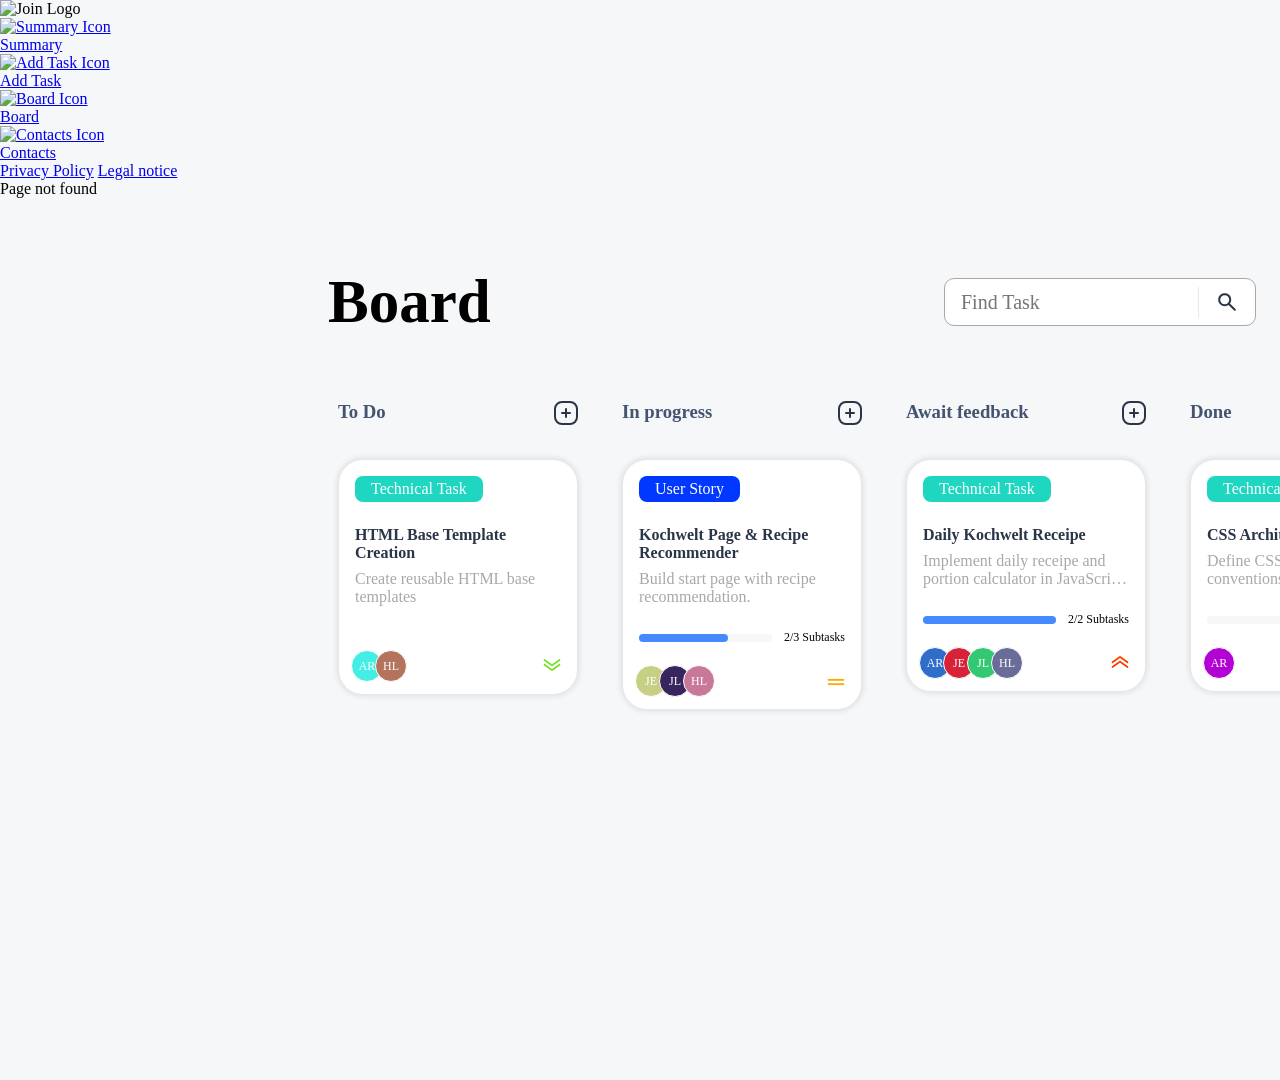
==== commit 44313c54: "Fix Slide in and Slide Out from Task Open Frame and fadeIn and Out from Overlay Bg" ====
--- a/board.html
+++ b/board.html
@@ -19,7 +19,7 @@
     <script src="./js/board.js"></script>
     <script src="./js/sidebar-header.js"></script>
     <script src='./js/add-task-slider.js'></script>
-    <script src="./js/task-overlay.js"></script>
+    <script src="./js/task-open.js"></script>
     <script src="./js/slider.js"></script>
 </head>
 
--- a/css/slider.css
+++ b/css/slider.css
@@ -9,16 +9,20 @@
     z-index: 997;
     width: 100%;
     height: 100%;
+    background-color: rgba(0, 0, 0, 0);
+    animation: 250ms ease-in-out 0s fadeOut forwards;
 }
 
 
 .slide-in {
-    animation:250ms ease-out 0s slideIn;
+    animation:250ms ease-out 0s slideIn forwards;
 }
 
 .slide-out {
-    animation:150ms ease-out 0s slideOut;
+    animation:150ms ease-out 0s slideOut forwards;
 }
+
+
 
 @keyframes slideIn {
     from{
@@ -40,3 +44,20 @@
     }
 }
 
+@keyframes fadeIn {
+    from{
+        background-color: rgba(0, 0, 0, 0);
+    }
+    to{
+        background-color: rgba(0, 0, 0, 0.2);
+    }
+}
+
+@keyframes fadeOut {
+    from{
+        background-color: rgba(0, 0, 0, 0.2);
+    }
+    to{
+        background-color: rgba(0, 0, 0, 0);
+    }
+}
--- a/css/add-task-slider.css
+++ b/css/add-task-slider.css
@@ -1,6 +1,16 @@
 .slider-bg {
+    display: flex;
+    justify-content: center;
+    align-items: center;
+    position: fixed;
+    top: 0;
+    left: 0;
+    right: 0;
+    z-index: 997;
+    width: 100%;
+    height: 100%;
     background-color: rgba(0, 0, 0, 0.2);
-    opacity: 1;
+    animation: 250ms ease-in-out 0s fadeIn forwards;
 }
 
 .slider-frame {
--- a/style.css
+++ b/style.css
@@ -17,6 +17,7 @@
     font-size: 1.6rem;
     background-color: var(--primary-light-grey);
     margin: 0;
+    
 }
 
 :root {
@@ -67,6 +68,7 @@
 }
 
 .log-in-container {
+    position: relative;
     display: flex;
     justify-content: center;
     align-items: center;
@@ -141,6 +143,7 @@
     color: var(--light-grey-placeholder);
 }
 
+
 .log-in-checkbox {
     display: flex;
 }
@@ -164,6 +167,7 @@
     z-index: 0;
     appearance: none;
 }
+
 
 input[type="checkbox"] + label::before {
     width: 2.2rem;
@@ -178,8 +182,10 @@
     position: relative;
 }
 
+
 input[type="checkbox"]:checked + label::before {
     background-image: url("./assets/img/checkbox_checked.svg");
+
 }
 
 .btn-log-in-container {
@@ -234,6 +240,13 @@
     -moz-box-shadow: 0px 6px 15px -4px rgba(0, 0, 0, 0.58);
 }
 
+.log-in-msg {
+    position: absolute;
+    top: 24.2rem;
+    left: 22rem;
+
+}
+
 .main-logo {
     width: 31.3rem;
     height: 40.4rem;
@@ -361,3 +374,35 @@
     font-size: 4rem;
     color: var(--hover-blue);
 }
+
+
+.footer-text-container{
+    width: 100%;
+    height: 3.5rem;
+    position: absolute;
+    bottom: 4rem;
+    justify-content: center;
+    align-items: center;
+    display: flex;
+}
+
+.footer-text{
+    padding: 0.8rem;
+    color: #A8A8A8;
+    text-decoration: none;
+}
+
+.footer-text:hover{
+    color: var(--hover-blue);
+    font-weight: 900;
+}
+
+.sign-up-link{
+    text-decoration: none;
+    color: var(--hover-blue);
+}
+
+.sign-up-link:hover{
+    text-decoration: underline;
+}
+
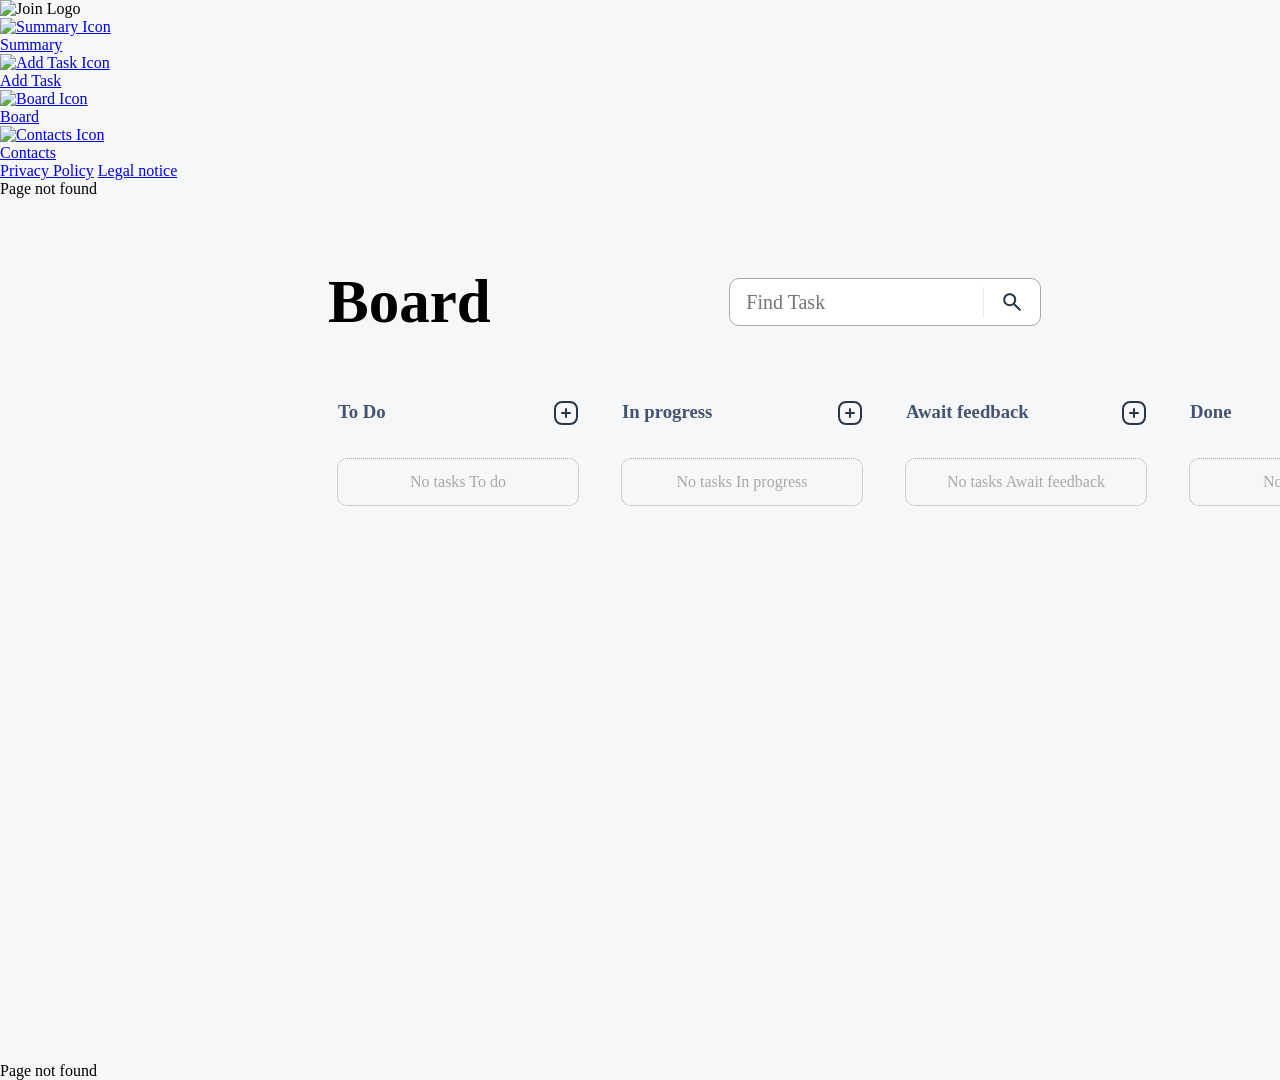
==== commit f856a8b7: "added close task outside the div" ====
--- a/board.html
+++ b/board.html
@@ -2,941 +2,192 @@
 <html lang="en">
 
 <head>
-    <meta charset="UTF-8">
-    <meta name="viewport" content="width=device-width, initial-scale=1.0">
-    <title>Join</title>
-    <link rel="stylesheet" href="./css/sidebar-header_template.css">
-    <link rel="stylesheet" href="./css/board.css">
-    <link rel="stylesheet" href="./css/slider.css">
-    <link rel="stylesheet" href="./css/mobile-header-footer.css">
-    <link rel="stylesheet" href="./css/add-task-slider.css">
-    <link rel="stylesheet" href="./css/edit-board-slider.css">
-    <link rel="stylesheet" href="./fonts.css">
-    <link rel="stylesheet" href="style.css">
-    <script src="./script.js"></script>
-    <script src="./js/render-board.js"></script>
-    <script src="./js/task-move-to.js"></script>
-    <script src="./js/board.js"></script>
-    <script src="./js/sidebar-header.js"></script>
-    <script src='./js/add-task-slider.js'></script>
-    <script src="./js/task-open.js"></script>
-    <script src="./js/slider.js"></script>
+	<meta charset="UTF-8" />
+	<meta name="viewport" content="width=device-width, initial-scale=1.0" />
+	<title>Join</title>
+	<link rel="icon" type="image/svg" href="./assets/img/LogoFavicon.svg" />
+	<link rel="stylesheet" href="./css/sidebar-header_template.css" />
+	<link rel="stylesheet" href="./css/board.css" />
+	<link rel="stylesheet" href="./css/slider.css" />
+	<link rel="stylesheet" href="./css/mobile-header-footer.css" />
+	<link rel="stylesheet" href="./css/add-task-slider.css" />
+	<link rel="stylesheet" href="./css/edit-board-slider.css" />
+	<link rel="stylesheet" href="./fonts.css" />
+	<link rel="stylesheet" href="style.css" />
+	<link rel="stylesheet" href="./css/mobile_board.css" />
+	<script src="./js/storage.js"></script>
+	<script src="./script.js"></script>
+	<script src="./js/render-board.js"></script>
+	<script src="./js/render-add-task-slider.js"></script>
+	<script src="./js/task-move-to.js"></script>
+	<script src="./js/board.js"></script>
+	<script src="./js/sidebar-header.js"></script>
+	<script src="./js/add-task-slider.js"></script>
+	<script src="./js/task-open.js"></script>
+	<script src="./js/task-edit.js"></script>
+	<script src="./js/slider.js"></script>
 </head>
 
-<body onload="includeHTML(), initBoard()">
-    <div class="w3include-container">
-        <!-- sidebar template -->
-        <div w3-include-html="assets/templates/sidebar_template.html"></div>
+<body class="mobile-body" onload="includeHTML(); initBoard();">
+	<div class="w3include-container">
+		<!-- sidebar template -->
+		<div w3-include-html="assets/templates/sidebar_template.html"></div>
 
-        <main class="main-container-board">
-            <!-- header template -->
-            <div w3-include-html="assets/templates/header_template.html"></div>
-            <!-- board container -->
-            <div class="board-container">
-                <!-- board Header -->
-                <div class="board-head">
-                    <h1>Board</h1>
-                    <div id="search_task_container">
-                        <div id="search_no_task_container">
-                            <div id="input_section">
-                                <input id="find_task" type="text" placeholder="Find Task">
-                                <div class="task-search-field">
-                                    <div class="seperator"></div>
-                                    <div class="search-button">
-                                        <svg width="1.8rem" height="1.8rem" viewBox="0 0 18 18" fill="none"
-                                            xmlns="http://www.w3.org/2000/svg">
-                                            <path
-                                                d="M6.71181 13.2137C4.89463 13.2137 3.35669 12.5843 2.098 11.3256C0.839307 10.0669 0.209961 8.52899 0.209961 6.71181C0.209961 4.89463 0.839307 3.35669 2.098 2.098C3.35669 0.839307 4.89463 0.209961 6.71181 0.209961C8.52899 0.209961 10.0669 0.839307 11.3256 2.098C12.5843 3.35669 13.2137 4.89463 13.2137 6.71181C13.2137 7.44535 13.097 8.13721 12.8636 8.7874C12.6302 9.43758 12.3134 10.0127 11.9133 10.5129L17.5149 16.1145C17.6983 16.2979 17.79 16.5313 17.79 16.8147C17.79 17.0981 17.6983 17.3315 17.5149 17.5149C17.3315 17.6983 17.0981 17.79 16.8147 17.79C16.5313 17.79 16.2979 17.6983 16.1145 17.5149L10.5129 11.9133C10.0127 12.3134 9.43758 12.6302 8.7874 12.8636C8.13721 13.097 7.44535 13.2137 6.71181 13.2137ZM6.71181 11.2131C7.96217 11.2131 9.02497 10.7755 9.90022 9.90022C10.7755 9.02497 11.2131 7.96217 11.2131 6.71181C11.2131 5.46145 10.7755 4.39865 9.90022 3.5234C9.02497 2.64815 7.96217 2.21053 6.71181 2.21053C5.46145 2.21053 4.39865 2.64815 3.5234 3.5234C2.64815 4.39865 2.21053 5.46145 2.21053 6.71181C2.21053 7.96217 2.64815 9.02497 3.5234 9.90022C4.39865 10.7755 5.46145 11.2131 6.71181 11.2131Z"
-                                                fill="#2A3647"></path>
-                                        </svg>
-                                    </div>
-                                </div>
-                            </div>
-                            <div id="no_task_found">No tasks found!</div>
-                        </div>
-                        <div id="add_task_button" onclick="addTaskSlider('to-do'); handleInputFocus();">
-                            <div>
-                                <span>Add task</span>
-                                <svg width="2.0rem" height="2.0rem" viewBox="0 0 20 20" fill="none"
-                                    xmlns="http://www.w3.org/2000/svg">
-                                    <path
-                                        d="M8.73438 11.3327H0.734375V8.66602H8.73438V0.666016H11.401V8.66602H19.401V11.3327H11.401V19.3327H8.73438V11.3327Z"
-                                        fill="white"></path>
-                                </svg>
-                            </div>
-                        </div>
-                    </div>
+		<main id="main_container_board" class="main-container-board">
+			<!-- header template -->
+			<div w3-include-html="assets/templates/header_template.html" class="w3-header"></div>
+			<!-- board container -->
+			<div class="board-container">
+				<!-- board Header -->
+				<div class="board-head">
+					<h1>Board</h1>
+					<div id="search_on_task_container">
+						<div id="input_section">
+							<input id="find_task" type="text" placeholder="Find Task"
+								onkeyup="searchTask(); setTimeout(closeFilter(),1000)" />
+							<div class="task-search-field">
+								<div class="seperator"></div>
+								<div class="search-button" onclick="searchTask()">
+									<svg width="1.8rem" height="1.8rem" viewBox="0 0 18 18" fill="none"
+										xmlns="http://www.w3.org/2000/svg">
+										<path
+											d="M6.71181 13.2137C4.89463 13.2137 3.35669 12.5843 2.098 11.3256C0.839307 10.0669 0.209961 8.52899 0.209961 6.71181C0.209961 4.89463 0.839307 3.35669 2.098 2.098C3.35669 0.839307 4.89463 0.209961 6.71181 0.209961C8.52899 0.209961 10.0669 0.839307 11.3256 2.098C12.5843 3.35669 13.2137 4.89463 13.2137 6.71181C13.2137 7.44535 13.097 8.13721 12.8636 8.7874C12.6302 9.43758 12.3134 10.0127 11.9133 10.5129L17.5149 16.1145C17.6983 16.2979 17.79 16.5313 17.79 16.8147C17.79 17.0981 17.6983 17.3315 17.5149 17.5149C17.3315 17.6983 17.0981 17.79 16.8147 17.79C16.5313 17.79 16.2979 17.6983 16.1145 17.5149L10.5129 11.9133C10.0127 12.3134 9.43758 12.6302 8.7874 12.8636C8.13721 13.097 7.44535 13.2137 6.71181 13.2137ZM6.71181 11.2131C7.96217 11.2131 9.02497 10.7755 9.90022 9.90022C10.7755 9.02497 11.2131 7.96217 11.2131 6.71181C11.2131 5.46145 10.7755 4.39865 9.90022 3.5234C9.02497 2.64815 7.96217 2.21053 6.71181 2.21053C5.46145 2.21053 4.39865 2.64815 3.5234 3.5234C2.64815 4.39865 2.21053 5.46145 2.21053 6.71181C2.21053 7.96217 2.64815 9.02497 3.5234 9.90022C4.39865 10.7755 5.46145 11.2131 6.71181 11.2131Z"
+											fill="#2A3647"></path>
+									</svg>
+								</div>
+							</div>
+						</div>
+						<div id="no_task_found">No tasks found!</div>
+					</div>
+					<div id="add_task_button" onclick="loadAddTaskSlider('to-do')">
+						<div>
+							<span class="mobile-d-none">Add task</span>
+							<svg width="2.0rem" height="2.0rem" viewBox="0 0 20 20" fill="none"
+								xmlns="http://www.w3.org/2000/svg">
+								<path
+									d="M8.73438 11.3327H0.734375V8.66602H8.73438V0.666016H11.401V8.66602H19.401V11.3327H11.401V19.3327H8.73438V11.3327Z"
+									fill="white"></path>
+							</svg>
+						</div>
+					</div>
+				</div>
 
-                </div>
-                <!-- Board Content Colums-->
-                <div id="board_content">
-                    <div id="board_todo_section" class="column-section">
-                        <!-- Tasks Column Header -->
-                        <div id="board_todo_section_head" class="column-title-area">
-                            <h3>To Do</h3>
-                            <svg width="2.4rem" height="2.4rem" viewBox="0 0 24 24" fill="none"
-                                xmlns="http://www.w3.org/2000/svg"
-                                onclick="addTaskSlider('to-do'); handleInputFocus();">
-                                <path d="M12 8V16" stroke="#2A3647" stroke-width="2" stroke-linecap="round"></path>
-                                <path d="M16 12.0754L8 12.0754" stroke="#2A3647" stroke-width="2"
-                                    stroke-linecap="round"></path>
-                                <rect x="1" y="1" width="22" height="22" rx="7" stroke="#2A3647" stroke-width="2">
-                                </rect>
-                            </svg>
-                        </div>
+				<!-- Board Content Colums-->
+				<div id="board_content">
+					<div id="board_todo_section" class="column-section">
+						<!-- Tasks Column Header -->
+						<div id="board_todo_section_head" class="column-title-area">
+							<h3>To Do</h3>
+							<svg onclick="loadAddTaskSlider('to-do')" width="2.4rem" height="2.4rem" viewBox="0 0 24 24"
+								fill="none" xmlns="http://www.w3.org/2000/svg"
+								onclick="addTaskSlider('to-do'); handleInputFocus();">
+								<path d="M12 8V16" stroke="#2A3647" stroke-width="2" stroke-linecap="round"></path>
+								<path d="M16 12.0754L8 12.0754" stroke="#2A3647" stroke-width="2"
+									stroke-linecap="round"></path>
+								<rect x="1" y="1" width="22" height="22" rx="7" stroke="#2A3647" stroke-width="2">
+								</rect>
+							</svg>
+						</div>
 
-                        <!-- To Do Task Drop Zone-->
-                        <div id="to-do" class="column-drop-zone" ondrop="moveTo('to-do'); removeHighlight('to-do')"
-                            ondragover="allowDrop(event), highlight('to-do')" ondragleave="removeHighlight('to-do')"
-                            style="padding: 0px; height: 100%;">
-                            <!-- Task Card -->
+						<!-- To Do Task Drop Zone-->
+						<div id="to-do" class="column-drop-zone" ondrop="moveTo('to-do'); removeHighlight('to-do')"
+							ondragover="allowDrop(event), highlight('to-do')" ondragleave="removeHighlight('to-do')"
+							style="padding: 0px; height: 100%">
+							<!-- Task Card -->
+						</div>
+					</div>
 
-                        </div>
-                    </div>
+					<div id="board_in_progress_section" class="column-section">
+						<!-- Tasks Column Header -->
+						<div id="board_in_porogress_section_head" class="column-title-area">
+							<h3>In progress</h3>
+							<svg onclick="loadAddTaskSlider('in-progress')" width="2.4rem" height="2.4rem"
+								viewBox="0 0 24 24" fill="none" xmlns="http://www.w3.org/2000/svg"
+								onclick="addTaskSlider('in-progress'); handleInputFocus();">
+								<path d="M12 8V16" stroke="#2A3647" stroke-width="2" stroke-linecap="round"></path>
+								<path d="M16 12.0754L8 12.0754" stroke="#2A3647" stroke-width="2"
+									stroke-linecap="round"></path>
+								<rect x="1" y="1" width="22" height="22" rx="7" stroke="#2A3647" stroke-width="2">
+								</rect>
+							</svg>
+						</div>
+						<!-- In Progress Task Drop Zone-->
+						<div id="in-progress" class="column-drop-zone"
+							ondrop="moveTo('in-progress'); removeHighlight('in-progress')"
+							ondragover="allowDrop(event), highlight('in-progress')"
+							ondragleave="removeHighlight('in-progress')" style="padding: 0px; height: 100%">
+							<!-- Task Card -->
+						</div>
+					</div>
 
-                    <div id="board_in_progress_section" class="column-section">
-                        <!-- Tasks Column Header -->
-                        <div id="board_in_porogress_section_head" class="column-title-area">
-                            <h3>In progress</h3>
-                            <svg width="2.4rem" height="2.4rem" viewBox="0 0 24 24" fill="none"
-                                xmlns="http://www.w3.org/2000/svg"
-                                onclick="addTaskSlider('in-progress'); handleInputFocus();">
-                                <path d="M12 8V16" stroke="#2A3647" stroke-width="2" stroke-linecap="round"></path>
-                                <path d="M16 12.0754L8 12.0754" stroke="#2A3647" stroke-width="2"
-                                    stroke-linecap="round"></path>
-                                <rect x="1" y="1" width="22" height="22" rx="7" stroke="#2A3647" stroke-width="2">
-                                </rect>
-                            </svg>
-                        </div>
-                        <!-- In Progress Task Drop Zone-->
-                        <div id="in-progress" class="column-drop-zone"
-                            ondrop="moveTo('in-progress'); removeHighlight('in-progress')"
-                            ondragover="allowDrop(event), highlight('in-progress')"
-                            ondragleave="removeHighlight('in-progress')" style="padding: 0px; height: 100%;">
-                            <!-- Task Card -->
+					<div id="board_await_feedback_section" class="column-section">
+						<!-- Tasks Column Header -->
+						<div id="board_await_feedback_section_head" class="column-title-area">
+							<h3>Await feedback</h3>
+							<svg onclick="loadAddTaskSlider('await-feedback')" width="2.4rem" height="2.4rem"
+								viewBox="0 0 24 24" fill="none" xmlns="http://www.w3.org/2000/svg"
+								onclick="addTaskSlider('await-feedback'); handleInputFocus();">
+								<path d="M12 8V16" stroke="#2A3647" stroke-width="2" stroke-linecap="round"></path>
+								<path d="M16 12.0754L8 12.0754" stroke="#2A3647" stroke-width="2"
+									stroke-linecap="round"></path>
+								<rect x="1" y="1" width="22" height="22" rx="7" stroke="#2A3647" stroke-width="2">
+								</rect>
+							</svg>
+						</div>
+						<!-- Await Feedback Task Drop Zone-->
+						<div id="await-feedback" class="column-drop-zone"
+							ondrop="moveTo('await-feedback'); removeHighlight('await-feedback')"
+							ondragover="allowDrop(event), highlight('await-feedback')"
+							ondragleave="removeHighlight('await-feedback')" style="padding: 0px; height: 100%">
+							<!-- Task Card -->
+						</div>
+					</div>
 
-                        </div>
-                    </div>
+					<div id="board_done_section" class="column-section">
+						<!-- Tasks Column Header -->
+						<div class="column-title-area">
+							<h3 id="board_done_section_head">Done</h3>
+							<svg onclick="loadAddTaskSlider('done')" width="2.4rem" height="2.4rem" viewBox="0 0 24 24"
+								fill="none" xmlns="http://www.w3.org/2000/svg"
+								onclick="addTaskSlider('done'); handleInputFocus();">
+								<path d="M12 8V16" stroke="#2A3647" stroke-width="2" stroke-linecap="round"></path>
+								<path d="M16 12.0754L8 12.0754" stroke="#2A3647" stroke-width="2"
+									stroke-linecap="round"></path>
+								<rect x="1" y="1" width="22" height="22" rx="7" stroke="#2A3647" stroke-width="2">
+								</rect>
+							</svg>
+						</div>
+						<!-- Done Task Drop Zone-->
+						<div id="done" class="column-drop-zone" ondrop="moveTo('done'); removeHighlight('done')"
+							ondragover="allowDrop(event), highlight('done')" ondragleave="removeHighlight('done')"
+							style="padding: 0px; height: 100%">
+							<!-- Task Card -->
+						</div>
+					</div>
+				</div>
 
-                    <div id="board_await_feedback_section" class="column-section">
-                        <!-- Tasks Column Header -->
-                        <div id="board_await_feedback_section_head" class="column-title-area">
-                            <h3>Await feedback</h3>
-                            <svg width="2.4rem" height="2.4rem" viewBox="0 0 24 24" fill="none"
-                                xmlns="http://www.w3.org/2000/svg"
-                                onclick="addTaskSlider('await-feedback'); handleInputFocus();">
-                                <path d="M12 8V16" stroke="#2A3647" stroke-width="2" stroke-linecap="round"></path>
-                                <path d="M16 12.0754L8 12.0754" stroke="#2A3647" stroke-width="2"
-                                    stroke-linecap="round"></path>
-                                <rect x="1" y="1" width="22" height="22" rx="7" stroke="#2A3647" stroke-width="2">
-                                </rect>
-                            </svg>
-                        </div>
-                        <!-- Await Feedback Task Drop Zone-->
-                        <div id="await-feedback" class="column-drop-zone"
-                            ondrop="moveTo('await-feedback'); removeHighlight('await-feedback')"
-                            ondragover="allowDrop(event), highlight('await-feedback')"
-                            ondragleave="removeHighlight('await-feedback')" style="padding: 0px; height: 100%;">
-                            <!-- Task Card -->
+				<!-- Task Open Content Slider-->
+				<div id="task_overlay_bg" class="slider-center d-none"
+					onclick="hideTaskOpen('task_open_overlay_frame')"></div>
 
-                        </div>
-                    </div>
-
-                    <div id="board_done_section" class="column-section">
-                        <!-- Tasks Column Header -->
-                        <div class="column-title-area">
-                            <h3 id="board_done_section_head">Done</h3>
-                            <svg width="2.4rem" height="2.4rem" viewBox="0 0 24 24" fill="none"
-                                xmlns="http://www.w3.org/2000/svg" onclick="addTaskSlider('done'); handleInputFocus();">
-                                <path d="M12 8V16" stroke="#2A3647" stroke-width="2" stroke-linecap="round"></path>
-                                <path d="M16 12.0754L8 12.0754" stroke="#2A3647" stroke-width="2"
-                                    stroke-linecap="round"></path>
-                                <rect x="1" y="1" width="22" height="22" rx="7" stroke="#2A3647" stroke-width="2">
-                                </rect>
-                            </svg>
-                        </div>
-                        <!-- Done Task Drop Zone-->
-                        <div id="done" class="column-drop-zone" ondrop="moveTo('done'); removeHighlight('done')"
-                            ondragover="allowDrop(event), highlight('done')" ondragleave="removeHighlight('done')"
-                            style="padding: 0px; height: 100%;">
-                            <!-- Task Card -->
-
-                        </div>
-                    </div>
-
-                </div>
-                <!-- Task Open Content Slider-->
-                <div id="task_overlay_bg" class="slider-center d-none">
-                    <div id="ed_task_overlay_frame" class="task-overlay-frame-open">
-                        <!-- tesk overlay tag -->
-                        <div class="category-container-task-open">
-                            <div class="category-tag-task-open">Technical Task</div>
-                            <div class="close-button" onclick="closeFrame('task_overlay_bg')">
-                                <svg xmlns="http://www.w3.org/2000/svg" width="24" height="24" viewBox="0 0 24 24"
-                                    fill="none">
-                                    <mask id="mask0_99379_7049" style="mask-type:alpha" maskUnits="userSpaceOnUse" x="0"
-                                        y="0" width="24" height="24">
-                                        <rect width="24" height="24" fill="#D9D9D9" />
-                                    </mask>
-                                    <g mask="url(#mask0_99379_7049)">
-                                        <path
-                                            d="M12 13.4L7.10005 18.3C6.91672 18.4834 6.68338 18.575 6.40005 18.575C6.11672 18.575 5.88338 18.4834 5.70005 18.3C5.51672 18.1167 5.42505 17.8834 5.42505 17.6C5.42505 17.3167 5.51672 17.0834 5.70005 16.9L10.6 12L5.70005 7.10005C5.51672 6.91672 5.42505 6.68338 5.42505 6.40005C5.42505 6.11672 5.51672 5.88338 5.70005 5.70005C5.88338 5.51672 6.11672 5.42505 6.40005 5.42505C6.68338 5.42505 6.91672 5.51672 7.10005 5.70005L12 10.6L16.9 5.70005C17.0834 5.51672 17.3167 5.42505 17.6 5.42505C17.8834 5.42505 18.1167 5.51672 18.3 5.70005C18.4834 5.88338 18.575 6.11672 18.575 6.40005C18.575 6.68338 18.4834 6.91672 18.3 7.10005L13.4 12L18.3 16.9C18.4834 17.0834 18.575 17.3167 18.575 17.6C18.575 17.8834 18.4834 18.1167 18.3 18.3C18.1167 18.4834 17.8834 18.575 17.6 18.575C17.3167 18.575 17.0834 18.4834 16.9 18.3L12 13.4Z"
-                                            fill="#2A3647" />
-                                    </g>
-                                </svg>
-                            </div>
-
-                        </div>
-                        <!-- task overlay title -->
-                        <div class="title-task-overlay-open">CSS Architecture Planning</div>
-                        <!-- task overlay description -->
-                        <div class="desc-task-open">Define CSS naming conventions and structure.</div>
-                        <!-- task overlay duedate -->
-                        <div class="subheader-task-open">
-                            <div class="label-task-open">Due date:</div>
-                            <div>23/11/2023</div>
-                        </div>
-                        <!-- task overlay prio -->
-
-                        <div id="prio_task_open" class="subheader-task-open">
-                            <!-- prio open urgent -->
-                            <div class="label-task-open">Priority:</div>
-                            <div class="prio-container-style-task-open">
-                                <div>Urgent</div>
-                                <svg xmlns="http://www.w3.org/2000/svg" width="21" height="16" viewBox="0 0 21 16"
-                                    fill="none">
-                                    <g clip-path="url(#clip0_99234_5027)">
-                                        <path
-                                            d="M19.6527 15.2547C19.418 15.2551 19.1895 15.1803 19.0006 15.0412L10.7486 8.958L2.4965 15.0412C2.38065 15.1267 2.24907 15.1887 2.10927 15.2234C1.96947 15.2582 1.82419 15.2651 1.68172 15.2437C1.53925 15.2223 1.40239 15.1732 1.27894 15.099C1.1555 15.0247 1.04789 14.927 0.962258 14.8112C0.876629 14.6954 0.814657 14.5639 0.77988 14.4243C0.745104 14.2846 0.738203 14.1394 0.759574 13.997C0.802733 13.7095 0.958423 13.4509 1.19239 13.2781L10.0965 6.70761C10.2852 6.56802 10.5138 6.49268 10.7486 6.49268C10.9833 6.49268 11.2119 6.56802 11.4006 6.70761L20.3047 13.2781C20.4906 13.415 20.6285 13.6071 20.6987 13.827C20.7688 14.0469 20.7677 14.2833 20.6954 14.5025C20.6231 14.7216 20.4833 14.9124 20.296 15.0475C20.1088 15.1826 19.8836 15.2551 19.6527 15.2547Z"
-                                            fill="#FF3D00" />
-                                        <path
-                                            d="M19.6527 9.50568C19.4181 9.50609 19.1895 9.43124 19.0006 9.29214L10.7486 3.20898L2.49654 9.29214C2.26257 9.46495 1.96948 9.5378 1.68175 9.49468C1.39403 9.45155 1.13523 9.29597 0.962293 9.06218C0.789357 8.82838 0.71645 8.53551 0.759609 8.24799C0.802768 7.96048 0.958458 7.70187 1.19243 7.52906L10.0965 0.958588C10.2852 0.818997 10.5138 0.743652 10.7486 0.743652C10.9834 0.743652 11.212 0.818997 11.4007 0.958588L20.3048 7.52906C20.4907 7.66598 20.6286 7.85809 20.6987 8.07797C20.7689 8.29785 20.7677 8.53426 20.6954 8.75344C20.6231 8.97262 20.4833 9.16338 20.2961 9.29847C20.1088 9.43356 19.8837 9.50608 19.6527 9.50568Z"
-                                            fill="#FF3D00" />
-                                    </g>
-                                    <defs>
-                                        <clipPath id="clip0_99234_5027">
-                                            <rect width="20" height="14.5098" fill="white"
-                                                transform="translate(0.748535 0.745117)" />
-                                        </clipPath>
-                                    </defs>
-                                </svg>
-
-                            </div>
-                            <!-- Prio open medium-->
-                            <div class="label-task-open d-none">Priority:</div>
-                            <div class="prio-container-style-task-open d-none">
-                                <div>Medium</div>
-                                <svg xmlns="http://www.w3.org/2000/svg" width="21" height="8" viewBox="0 0 21 8"
-                                    fill="none">
-                                    <g clip-path="url(#clip0_99234_5034)">
-                                        <path
-                                            d="M19.1526 7.72528H1.34443C1.05378 7.72528 0.775033 7.60898 0.569514 7.40197C0.363995 7.19495 0.248535 6.91419 0.248535 6.62143C0.248535 6.32867 0.363995 6.0479 0.569514 5.84089C0.775033 5.63388 1.05378 5.51758 1.34443 5.51758H19.1526C19.4433 5.51758 19.722 5.63388 19.9276 5.84089C20.1331 6.0479 20.2485 6.32867 20.2485 6.62143C20.2485 6.91419 20.1331 7.19495 19.9276 7.40197C19.722 7.60898 19.4433 7.72528 19.1526 7.72528Z"
-                                            fill="#FFA800" />
-                                        <path
-                                            d="M19.1526 2.48211H1.34443C1.05378 2.48211 0.775033 2.36581 0.569514 2.1588C0.363995 1.95179 0.248535 1.67102 0.248535 1.37826C0.248535 1.0855 0.363995 0.804736 0.569514 0.597724C0.775033 0.390712 1.05378 0.274414 1.34443 0.274414L19.1526 0.274414C19.4433 0.274414 19.722 0.390712 19.9276 0.597724C20.1331 0.804736 20.2485 1.0855 20.2485 1.37826C20.2485 1.67102 20.1331 1.95179 19.9276 2.1588C19.722 2.36581 19.4433 2.48211 19.1526 2.48211Z"
-                                            fill="#FFA800" />
-                                    </g>
-                                    <defs>
-                                        <clipPath id="clip0_99234_5034">
-                                            <rect width="20" height="7.45098" fill="white"
-                                                transform="translate(0.248535 0.274414)" />
-                                        </clipPath>
-                                    </defs>
-                                </svg>
-
-                            </div>
-                            <!-- Prio open low -->
-                            <div class="label-task-open d-none">Priority:</div>
-                            <div class="prio-container-style-task-open d-none">
-                                <div>Low</div>
-                                <svg xmlns="http://www.w3.org/2000/svg" width="21" height="16" viewBox="0 0 21 16"
-                                    fill="none">
-                                    <path
-                                        d="M10.2485 9.50614C10.0139 9.50654 9.7854 9.4317 9.59655 9.29262L0.693448 2.72288C0.57761 2.63733 0.47977 2.52981 0.405515 2.40647C0.33126 2.28313 0.282043 2.14638 0.260675 2.00404C0.217521 1.71655 0.290421 1.42372 0.463337 1.18994C0.636253 0.956173 0.895022 0.800615 1.18272 0.757493C1.47041 0.71437 1.76347 0.787216 1.99741 0.960004L10.2485 7.04248L18.4997 0.960004C18.6155 0.874448 18.7471 0.812529 18.8869 0.777782C19.0266 0.743035 19.1719 0.736141 19.3144 0.757493C19.4568 0.778844 19.5937 0.828025 19.7171 0.902225C19.8405 0.976425 19.9481 1.07419 20.0337 1.18994C20.1194 1.3057 20.1813 1.43717 20.2161 1.57685C20.2509 1.71653 20.2578 1.86169 20.2364 2.00404C20.215 2.14638 20.1658 2.28313 20.0916 2.40647C20.0173 2.52981 19.9195 2.63733 19.8036 2.72288L10.9005 9.29262C10.7117 9.4317 10.4831 9.50654 10.2485 9.50614Z"
-                                        fill="#7AE229" />
-                                    <path
-                                        d="M10.2485 15.2547C10.0139 15.2551 9.7854 15.1802 9.59655 15.0412L0.693448 8.47142C0.459502 8.29863 0.30383 8.04005 0.260675 7.75257C0.217521 7.46509 0.290421 7.17225 0.463337 6.93848C0.636253 6.70471 0.895021 6.54915 1.18272 6.50603C1.47041 6.46291 1.76347 6.53575 1.99741 6.70854L10.2485 12.791L18.4997 6.70854C18.7336 6.53575 19.0267 6.46291 19.3144 6.50603C19.602 6.54915 19.8608 6.70471 20.0337 6.93848C20.2066 7.17225 20.2795 7.46509 20.2364 7.75257C20.1932 8.04005 20.0376 8.29863 19.8036 8.47142L10.9005 15.0412C10.7117 15.1802 10.4831 15.2551 10.2485 15.2547Z"
-                                        fill="#7AE229" />
-                                </svg>
-
-                            </div>
-                        </div>
-
-                        <!-- task overlay assigned to -->
-                        <div class="column-frame-container-task-open">
-                            <div class="label-task-open">Assigned To:</div>
-                            <div id="assigned_to_contacts_task_open">
-
-                                <div class="assigned-to-contact-task-open">
-                                    <div id="contect_badge0" class="contact-badge-task-open"
-                                        style="background-color: rgb(180, 147, 161);">HL</div>
-                                    <div class="contact-name-task-open">Heike Lüdemann </div>
-                                </div>
-                                <div class="assigned-to-contact-task-open">
-                                    <div id="contect_badge0" class="contact-badge-task-open"
-                                        style="background-color: rgb(180, 147, 161);">HL</div>
-                                    <div class="contact-name-task-open">Heike Lüdemann </div>
-                                </div>
-
-                            </div>
-                        </div>
-
-                        <!-- task overlay subtasks-->
-                        <div class="column-frame-container-task-open">
-                            <div class="label-task-open">Subtasks</div>
-                            <div id="task_overlay_subtasks_container">
-                                <!-- substasks -->
-                                <div class="log-in-checkbox">
-                                    <input id="confirm" type="checkbox" />
-                                    <label class="checkbox-hover" for="confirm">Remember me</label>
-                                </div>
-
-                            </div>
-                        </div>
-                        <div class="delete-edit-container-task-open">
-                            <div id="delete_btn_task_open" class="del-ed-btn-task-open">
-                                <svg xmlns="http://www.w3.org/2000/svg" width="24" height="24" viewBox="0 0 24 24"
-                                    fill="none">
-                                    <mask id="mask0_99408_2217" style="mask-type:alpha" maskUnits="userSpaceOnUse" x="0"
-                                        y="0" width="24" height="24">
-                                        <rect width="24" height="24" fill="#D9D9D9" />
-                                    </mask>
-                                    <g mask="url(#mask0_99408_2217)">
-                                        <path
-                                            d="M7 21C6.45 21 5.97917 20.8042 5.5875 20.4125C5.19583 20.0208 5 19.55 5 19V6C4.71667 6 4.47917 5.90417 4.2875 5.7125C4.09583 5.52083 4 5.28333 4 5C4 4.71667 4.09583 4.47917 4.2875 4.2875C4.47917 4.09583 4.71667 4 5 4H9C9 3.71667 9.09583 3.47917 9.2875 3.2875C9.47917 3.09583 9.71667 3 10 3H14C14.2833 3 14.5208 3.09583 14.7125 3.2875C14.9042 3.47917 15 3.71667 15 4H19C19.2833 4 19.5208 4.09583 19.7125 4.2875C19.9042 4.47917 20 4.71667 20 5C20 5.28333 19.9042 5.52083 19.7125 5.7125C19.5208 5.90417 19.2833 6 19 6V19C19 19.55 18.8042 20.0208 18.4125 20.4125C18.0208 20.8042 17.55 21 17 21H7ZM7 6V19H17V6H7ZM9 16C9 16.2833 9.09583 16.5208 9.2875 16.7125C9.47917 16.9042 9.71667 17 10 17C10.2833 17 10.5208 16.9042 10.7125 16.7125C10.9042 16.5208 11 16.2833 11 16V9C11 8.71667 10.9042 8.47917 10.7125 8.2875C10.5208 8.09583 10.2833 8 10 8C9.71667 8 9.47917 8.09583 9.2875 8.2875C9.09583 8.47917 9 8.71667 9 9V16ZM13 16C13 16.2833 13.0958 16.5208 13.2875 16.7125C13.4792 16.9042 13.7167 17 14 17C14.2833 17 14.5208 16.9042 14.7125 16.7125C14.9042 16.5208 15 16.2833 15 16V9C15 8.71667 14.9042 8.47917 14.7125 8.2875C14.5208 8.09583 14.2833 8 14 8C13.7167 8 13.4792 8.09583 13.2875 8.2875C13.0958 8.47917 13 8.71667 13 9V16Z"
-                                            fill="#2A3647" />
-                                    </g>
-                                </svg>
-                                <div>Delete</div>
-                            </div>
-                            <svg xmlns="http://www.w3.org/2000/svg" width="2" height="24" viewBox="0 0 2 24"
-                                fill="none">
-                                <path d="M1 0V24" stroke="#D1D1D1" />
-                            </svg>
-                            <div id="edit_btn_task_open" class="del-ed-btn-task-open">
-                                <svg xmlns="http://www.w3.org/2000/svg" width="24" height="24" viewBox="0 0 24 24"
-                                    fill="none">
-                                    <mask id="mask0_99408_2223" style="mask-type:alpha" maskUnits="userSpaceOnUse" x="0"
-                                        y="0" width="24" height="24">
-                                        <rect width="24" height="24" fill="#D9D9D9" />
-                                    </mask>
-                                    <g mask="url(#mask0_99408_2223)">
-                                        <path
-                                            d="M5 19H6.4L15.025 10.375L13.625 8.975L5 17.6V19ZM19.3 8.925L15.05 4.725L16.45 3.325C16.8333 2.94167 17.3042 2.75 17.8625 2.75C18.4208 2.75 18.8917 2.94167 19.275 3.325L20.675 4.725C21.0583 5.10833 21.2583 5.57083 21.275 6.1125C21.2917 6.65417 21.1083 7.11667 20.725 7.5L19.3 8.925ZM17.85 10.4L7.25 21H3V16.75L13.6 6.15L17.85 10.4Z"
-                                            fill="#2A3647" />
-                                    </g>
-                                </svg>
-                                <div>Edit</div>
-                            </div>
-                        </div>
-
-                    </div>
-                </div>
-                <!--  -->
-
-                <!-- Edit Task Content Slider -->
-                <div id="ed_task_overlay_bg" class="slider-bg d-none">
-                    <div id="ed_task_overlay_frame" class="task-overlay-frame-open">
-                        <!-- tesk overlay close Button -->
-                        <div class="close-btn-container-task-edit">
-                            <div class="close-button">
-                                <svg xmlns="http://www.w3.org/2000/svg" width="24" height="24" viewBox="0 0 24 24"
-                                    fill="none">
-                                    <mask id="mask0_99379_7049" style="mask-type:alpha" maskUnits="userSpaceOnUse" x="0"
-                                        y="0" width="24" height="24">
-                                        <rect width="24" height="24" fill="#D9D9D9" />
-                                    </mask>
-                                    <g mask="url(#mask0_99379_7049)">
-                                        <path
-                                            d="M12 13.4L7.10005 18.3C6.91672 18.4834 6.68338 18.575 6.40005 18.575C6.11672 18.575 5.88338 18.4834 5.70005 18.3C5.51672 18.1167 5.42505 17.8834 5.42505 17.6C5.42505 17.3167 5.51672 17.0834 5.70005 16.9L10.6 12L5.70005 7.10005C5.51672 6.91672 5.42505 6.68338 5.42505 6.40005C5.42505 6.11672 5.51672 5.88338 5.70005 5.70005C5.88338 5.51672 6.11672 5.42505 6.40005 5.42505C6.68338 5.42505 6.91672 5.51672 7.10005 5.70005L12 10.6L16.9 5.70005C17.0834 5.51672 17.3167 5.42505 17.6 5.42505C17.8834 5.42505 18.1167 5.51672 18.3 5.70005C18.4834 5.88338 18.575 6.11672 18.575 6.40005C18.575 6.68338 18.4834 6.91672 18.3 7.10005L13.4 12L18.3 16.9C18.4834 17.0834 18.575 17.3167 18.575 17.6C18.575 17.8834 18.4834 18.1167 18.3 18.3C18.1167 18.4834 17.8834 18.575 17.6 18.575C17.3167 18.575 17.0834 18.4834 16.9 18.3L12 13.4Z"
-                                            fill="#2A3647" />
-                                    </g>
-                                </svg>
-                            </div>
-                        </div>
-                        <div class="overlay-scroll">
-                            <!-- Title Edit Task-->
-                            <div class="subhead-container-ed-task">
-                                <div class="subhead-ed-task">Title</div>
-
-                                <input required="" placeholder="Enter a title" id="title_input_ed_task"
-                                    class="input-frame-ed-task" type="text" autocomplete="off">
-                                <div class="error-message-slider" id="title_error_slider"></div>
-                            </div>
-                            <!-- Descrption Edit Task  -->
-                            <div class="subhead-container-ed-task">
-                                <div class="subhead-ed-task">Description</div>
-                                <textarea required="" placeholder="Enter a Description" name="" id="description_ed_task"
-                                    class="description-textarea" cols="20" rows="10"></textarea>
-                                <div></div>
-                            </div>
-
-                            <!-- Calender Edit Task -->
-                            <div class="date-container-slider">
-                                <div class="subhead-ed-task">Due date</div>
-                                <input type="date" id="calendar_edit_task">
-                                <div class="error-message-slider" id="date_error_slider"></div>
-                            </div>
-
-                            <!--Prio Edit Task  -->
-                            <div class="subhead-container-ed-task">
-                                <div class="subhead-ed-task">Prio</div>
-
-                                <div class="prio-buttons-container">
-                                    <button value="Urgent" onclick=" changePrioBtnColor('urgent-btn-edit')"
-                                        type="button" id="urgent-btn-edit">Urgent
-
-                                        <svg xmlns="http://www.w3.org/2000/svg" width="21" height="16"
-                                            viewBox="0 0 21 16" fill="none">
-                                            <g clip-path="url(#clip0_99234_5027)">
-                                                <path id='urgent-btn-edit-svg1'
-                                                    d="M19.6527 15.2547C19.418 15.2551 19.1895 15.1803 19.0006 15.0412L10.7486 8.958L2.4965 15.0412C2.38065 15.1267 2.24907 15.1887 2.10927 15.2234C1.96947 15.2582 1.82419 15.2651 1.68172 15.2437C1.53925 15.2223 1.40239 15.1732 1.27894 15.099C1.1555 15.0247 1.04789 14.927 0.962258 14.8112C0.876629 14.6954 0.814657 14.5639 0.77988 14.4243C0.745104 14.2846 0.738203 14.1394 0.759574 13.997C0.802733 13.7095 0.958423 13.4509 1.19239 13.2781L10.0965 6.70761C10.2852 6.56802 10.5138 6.49268 10.7486 6.49268C10.9833 6.49268 11.2119 6.56802 11.4006 6.70761L20.3047 13.2781C20.4906 13.415 20.6285 13.6071 20.6987 13.827C20.7688 14.0469 20.7677 14.2833 20.6954 14.5025C20.6231 14.7216 20.4833 14.9124 20.296 15.0475C20.1088 15.1826 19.8836 15.2551 19.6527 15.2547Z"
-                                                    fill="#FF3D00" />
-                                                <path id='urgent-btn-edit-svg2'
-                                                    d="M19.6527 9.50568C19.4181 9.50609 19.1895 9.43124 19.0006 9.29214L10.7486 3.20898L2.49654 9.29214C2.26257 9.46495 1.96948 9.5378 1.68175 9.49468C1.39403 9.45155 1.13523 9.29597 0.962293 9.06218C0.789357 8.82838 0.71645 8.53551 0.759609 8.24799C0.802768 7.96048 0.958458 7.70187 1.19243 7.52906L10.0965 0.958588C10.2852 0.818997 10.5138 0.743652 10.7486 0.743652C10.9834 0.743652 11.212 0.818997 11.4007 0.958588L20.3048 7.52906C20.4907 7.66598 20.6286 7.85809 20.6987 8.07797C20.7689 8.29785 20.7677 8.53426 20.6954 8.75344C20.6231 8.97262 20.4833 9.16338 20.2961 9.29847C20.1088 9.43356 19.8837 9.50608 19.6527 9.50568Z"
-                                                    fill="#FF3D00" />
-                                            </g>
-                                            <defs>
-                                                <clipPath id="clip0_99234_5027">
-                                                    <rect width="20" height="14.5098" fill="white"
-                                                        transform="translate(0.748535 0.745117)" />
-                                                </clipPath>
-                                            </defs>
-                                        </svg>
-
-                                    </button>
-                                    <button value="Medium" onclick=" changePrioBtnColor('medium-btn-edit')"
-                                        type="button" id="medium-btn-edit">Medium
-                                        <svg xmlns="http://www.w3.org/2000/svg" width="21" height="8" viewBox="0 0 21 8"
-                                            fill="none">
-                                            <g clip-path="url(#clip0_99234_5034)">
-                                                <path id='medium-btn-edit-svg1'
-                                                    d="M19.1526 7.72528H1.34443C1.05378 7.72528 0.775033 7.60898 0.569514 7.40197C0.363995 7.19495 0.248535 6.91419 0.248535 6.62143C0.248535 6.32867 0.363995 6.0479 0.569514 5.84089C0.775033 5.63388 1.05378 5.51758 1.34443 5.51758H19.1526C19.4433 5.51758 19.722 5.63388 19.9276 5.84089C20.1331 6.0479 20.2485 6.32867 20.2485 6.62143C20.2485 6.91419 20.1331 7.19495 19.9276 7.40197C19.722 7.60898 19.4433 7.72528 19.1526 7.72528Z"
-                                                    fill="#FFA800" />
-                                                <path id='medium-btn-edit-svg2'
-                                                    d="M19.1526 2.48211H1.34443C1.05378 2.48211 0.775033 2.36581 0.569514 2.1588C0.363995 1.95179 0.248535 1.67102 0.248535 1.37826C0.248535 1.0855 0.363995 0.804736 0.569514 0.597724C0.775033 0.390712 1.05378 0.274414 1.34443 0.274414L19.1526 0.274414C19.4433 0.274414 19.722 0.390712 19.9276 0.597724C20.1331 0.804736 20.2485 1.0855 20.2485 1.37826C20.2485 1.67102 20.1331 1.95179 19.9276 2.1588C19.722 2.36581 19.4433 2.48211 19.1526 2.48211Z"
-                                                    fill="#FFA800" />
-                                            </g>
-                                            <defs>
-                                                <clipPath id="clip0_99234_5034">
-                                                    <rect width="20" height="7.45098" fill="white"
-                                                        transform="translate(0.248535 0.274414)" />
-                                                </clipPath>
-                                            </defs>
-                                        </svg>
-                                    </button>
-                                    <button value="Low" onclick=" changePrioBtnColor('low-btn-edit')" type="button"
-                                        id="low-btn-edit">Low
-                                        <svg xmlns="http://www.w3.org/2000/svg" width="21" height="16"
-                                            viewBox="0 0 21 16" fill="none">
-                                            <path id='low-btn-edit-svg1'
-                                                d="M10.2485 9.50614C10.0139 9.50654 9.7854 9.4317 9.59655 9.29262L0.693448 2.72288C0.57761 2.63733 0.47977 2.52981 0.405515 2.40647C0.33126 2.28313 0.282043 2.14638 0.260675 2.00404C0.217521 1.71655 0.290421 1.42372 0.463337 1.18994C0.636253 0.956173 0.895022 0.800615 1.18272 0.757493C1.47041 0.71437 1.76347 0.787216 1.99741 0.960004L10.2485 7.04248L18.4997 0.960004C18.6155 0.874448 18.7471 0.812529 18.8869 0.777782C19.0266 0.743035 19.1719 0.736141 19.3144 0.757493C19.4568 0.778844 19.5937 0.828025 19.7171 0.902225C19.8405 0.976425 19.9481 1.07419 20.0337 1.18994C20.1194 1.3057 20.1813 1.43717 20.2161 1.57685C20.2509 1.71653 20.2578 1.86169 20.2364 2.00404C20.215 2.14638 20.1658 2.28313 20.0916 2.40647C20.0173 2.52981 19.9195 2.63733 19.8036 2.72288L10.9005 9.29262C10.7117 9.4317 10.4831 9.50654 10.2485 9.50614Z"
-                                                fill="#7AE229" />
-                                            <path id='low-btn-edit-svg2'
-                                                d="M10.2485 15.2547C10.0139 15.2551 9.7854 15.1802 9.59655 15.0412L0.693448 8.47142C0.459502 8.29863 0.30383 8.04005 0.260675 7.75257C0.217521 7.46509 0.290421 7.17225 0.463337 6.93848C0.636253 6.70471 0.895021 6.54915 1.18272 6.50603C1.47041 6.46291 1.76347 6.53575 1.99741 6.70854L10.2485 12.791L18.4997 6.70854C18.7336 6.53575 19.0267 6.46291 19.3144 6.50603C19.602 6.54915 19.8608 6.70471 20.0337 6.93848C20.2066 7.17225 20.2795 7.46509 20.2364 7.75257C20.1932 8.04005 20.0376 8.29863 19.8036 8.47142L10.9005 15.0412C10.7117 15.1802 10.4831 15.2551 10.2485 15.2547Z"
-                                                fill="#7AE229" />
-                                        </svg>
-                                    </button>
-                                </div>
-                            </div>
-                            <!-- Assigned To Edit Task -->
-                            <div class="subhead-container-ed-task">
-                                <div class="subhead-ed-task">Assigned to</div>
-                                <input onclick="openContactOverlay()" class="assigned-to-ed-task" type="text"
-                                    placeholder="Select contacts to assign" autocomplete="off">
-                                <div class="p-relative">
-                                    <div class="contact-overlay d-none" id="contact_overlay">
-                                        <!-- Contact for render -->
-                                        <label class="slider-contact-label" for="check-contact0">
-                                            <div class="current-contact-slider">
-                                                <div id="contect_badge0" class="contact-badge"
-                                                    style="background-color: rgb(180, 147, 161);">
-                                                    <span>HL</span>
-                                                </div>
-                                                <span>Heike Lüdemann </span>
-                                                <img id="checkbox_icon0" class="checkbox-icon"
-                                                    src="./assets/img/chechbox.svg" alt="Checkbox Icon">
-                                            </div>
-                                        </label>
-                                    </div>
-                                    <div id="selected_contacts">
-                                        <!-- select contact -->
-                                        <div id="initials0" class="contact-badge"
-                                            style="background-color: rgb(180, 147, 161);">
-                                            <span>HL</span>
-                                        </div>
-                                        <div id="initials1" class="contact-badge"
-                                            style="background-color: rgb(180, 147, 161);">
-                                            <span>HL</span>
-                                        </div>
-                                        <div id="initials2" class="contact-badge"
-                                            style="background-color: rgb(180, 147, 161);">
-                                            <span>HL</span>
-                                        </div>
-                                        <!-- select contact -->
-                                    </div>
-                                </div>
-                            </div>
-                            <!-- Subtask Edit Task -->
-                            <div id="subtask_container_slider" class="subtask-container-slider">
-                                <div class="subhead-ed-task">Subtasks</div>
-                                <div class="subtask-input-container">
-                                    <input class="subtask-input-slider" type="text" placeholder="Add new subtask"
-                                        autocomplete="">
-                                    <img class="add-subtask-slider d-none" src="./assets/img/add-plus-icon.svg"
-                                        alt="Add Subtasks">
-                                    <div id="check_subtask_icons" class="check-subtask-icons">
-                                        <img class="subtask-button-slider" src="./assets/img/add-cancel-icon.svg"
-                                            alt="Cancel Subtask">
-                                        <svg xmlns="http://www.w3.org/2000/svg" width="2" height="24" viewBox="0 0 2 24"
-                                            fill="none">
-                                            <path d="M1.14453 0V24" stroke="#D1D1D1" />
-                                        </svg>
-                                        <img class="subtask-button-slider" src="./assets/img/add-check-icon.svg"
-                                            alt="Check Substask">
-
-                                    </div>
-
-                                </div>
-
-                                <div id="subtask_lists">
-                                    <div class="subtask-list-item-slider">
-                                        <ul>
-                                            <li>Contact Form</li>
-                                        </ul>
-                                        <div class="subtask-icon-container">
-                                            <img src="./assets/img/edit-subtask.svg" alt="Edit Subtask">
-                                            <svg xmlns="http://www.w3.org/2000/svg" width="2" height="24"
-                                                viewBox="0 0 2 24" fill="none">
-                                                <path d="M1.14453 0V24" stroke="#A8A8A8" />
-                                            </svg>
-                                            <img src="./assets/img/delete-icon.svg" alt="Delete Subtask">
-                                        </div>
-                                    </div>
-
-                                    <div class="subtask-edit-input-container">
-                                        <input id="subtask_edit_input1" class="subtask-edit-input" type="text"
-                                            value="Contact Form">
-                                        <div class="subtask-edit-container">
-                                            <img class="subtask-button-slider" src="./assets/img/delete-icon.svg"
-                                                alt="delete subtask">
-                                            <svg xmlns="http://www.w3.org/2000/svg" width="2" height="24"
-                                                viewBox="0 0 2 24" fill="none">
-                                                <path d="M1.14453 0V24" stroke="#A8A8A8" />
-                                            </svg>
-                                            <img class="subtask-button-slider" src="./assets/img/add-check-icon.svg"
-                                                alt="check subtask">
-                                        </div>
-                                    </div>
-                                </div>
-                            </div>
-                        </div>
-                        <div class="delete-edit-container-task-open">
-                            <button type="submit" class="ok-ed-task-btn" id="ok_ed-task-btn">
-                                <span>Ok</span>
-                                <svg xmlns="http://www.w3.org/2000/svg" width="25" height="24" viewBox="0 0 25 24"
-                                    fill="none">
-                                    <mask id="mask0_71766_6017" style="mask-type:alpha" maskUnits="userSpaceOnUse" x="0"
-                                        y="0" width="25" height="24">
-                                        <rect x="0.0683594" width="24" height="24" fill="#D9D9D9" />
-                                    </mask>
-                                    <g mask="url(#mask0_71766_6017)">
-                                        <path
-                                            d="M9.61905 15.15L18.0941 6.675C18.2941 6.475 18.5316 6.375 18.8066 6.375C19.0816 6.375 19.3191 6.475 19.5191 6.675C19.7191 6.875 19.8191 7.1125 19.8191 7.3875C19.8191 7.6625 19.7191 7.9 19.5191 8.1L10.3191 17.3C10.1191 17.5 9.88572 17.6 9.61905 17.6C9.35239 17.6 9.11905 17.5 8.91905 17.3L4.61905 13C4.41905 12.8 4.32322 12.5625 4.33155 12.2875C4.33989 12.0125 4.44405 11.775 4.64405 11.575C4.84405 11.375 5.08155 11.275 5.35655 11.275C5.63155 11.275 5.86905 11.375 6.06905 11.575L9.61905 15.15Z"
-                                            fill="white" />
-                                    </g>
-                                </svg>
-                            </button>
-                        </div>
-                    </div>
-                </div>
-                <!--  -->
-
-                <!-- Add Task Slider -->
-                <div id="add_task_slider_bg" class="slider-bg d-none">
-                    <div id="slider_frame" class="slider-frame">
-                        <div class="add-task-head">
-                            <h1>Add Task</h1>
-                            <div class="close-button">
-                                <svg xmlns="http://www.w3.org/2000/svg" width="24" height="24" viewBox="0 0 24 24"
-                                    fill="none">
-                                    <mask id="mask0_99234_5574" style="mask-type:alpha" maskUnits="userSpaceOnUse" x="0"
-                                        y="0" width="24" height="24">
-                                        <rect width="24" height="24" fill="#D9D9D9" />
-                                    </mask>
-                                    <g mask="url(#mask0_99234_5574)">
-                                        <path
-                                            d="M12 13.4L7.1 18.3C6.91667 18.4834 6.68333 18.575 6.4 18.575C6.11667 18.575 5.88333 18.4834 5.7 18.3C5.51667 18.1167 5.425 17.8834 5.425 17.6C5.425 17.3167 5.51667 17.0834 5.7 16.9L10.6 12L5.7 7.10005C5.51667 6.91672 5.425 6.68338 5.425 6.40005C5.425 6.11672 5.51667 5.88338 5.7 5.70005C5.88333 5.51672 6.11667 5.42505 6.4 5.42505C6.68333 5.42505 6.91667 5.51672 7.1 5.70005L12 10.6L16.9 5.70005C17.0833 5.51672 17.3167 5.42505 17.6 5.42505C17.8833 5.42505 18.1167 5.51672 18.3 5.70005C18.4833 5.88338 18.575 6.11672 18.575 6.40005C18.575 6.68338 18.4833 6.91672 18.3 7.10005L13.4 12L18.3 16.9C18.4833 17.0834 18.575 17.3167 18.575 17.6C18.575 17.8834 18.4833 18.1167 18.3 18.3C18.1167 18.4834 17.8833 18.575 17.6 18.575C17.3167 18.575 17.0833 18.4834 16.9 18.3L12 13.4Z"
-                                            fill="#2A3647" />
-                                    </g>
-                                </svg>
-                            </div>
-                        </div>
-                        <!-- Add Task Content -->
-                        <form class="add-task-container" novalidate="">
-                            <div class="left-side-slider">
-                                <div class="title-content-slider">
-                                    <div class="span-style-slider">Title <span class="required-star-slider">*</span>
-                                    </div>
-
-                                    <input required="" placeholder="Enter a title" id="title_input_slider" type="text"
-                                        autocomplete="off">
-                                    <div class="error-message-slider" id="title_error_slider"></div>
-                                </div>
-
-                                <div class="slider-description">
-                                    <span class="span-style-slider">Description</span>
-                                    <textarea required="" placeholder="Enter a Description" name=""
-                                        class="description-textarea" cols="20" rows="10"></textarea>
-                                    <div></div>
-                                </div>
-
-                                <div class="slider-assigned">
-                                    <span class="span-style-slider">Assigned to</span>
-                                    <input onclick="openContactOverlay()" class="assigned-to-slider"
-                                        id="slider_assigned_to" type="text" placeholder="Select contacts to assign"
-                                        autocomplete="off">
-                                    <div class="p-relative">
-                                        <div class="d-none contact-overlay" id="contact_overlay">
-                                            <!-- Contact for render -->
-                                            <label class="slider-contact-label" for="check-contact0">
-
-                                                <div class="current-contact-slider">
-                                                    <div id="contect_badge0" class="contact-badge"
-                                                        style="background-color: rgb(180, 147, 161);">
-                                                        <span>HL</span>
-                                                    </div>
-                                                    <span>Heike Lüdemann </span>
-                                                    <label class="checkbox-container">
-                                                        <input value="Heike Lüdemann" class="checkbox-contact"
-                                                            id="check_contact0" type="checkbox"
-                                                            onchange="setCheckbox(this, 'Heike Lüdemann', 0)">
-
-                                                        <div class="img-unchecked">
-                                                            <svg xmlns="http://www.w3.org/2000/svg" width="24"
-                                                                height="24" viewBox="0 0 24 24" fill="none">
-                                                                <rect x="4" y="4" width="16" height="16" rx="3"
-                                                                    stroke="#2A3647" stroke-width="2" />
-                                                            </svg>
-                                                        </div>
-                                                        <div class="img-checked">
-                                                            <svg xmlns="http://www.w3.org/2000/svg" width="20"
-                                                                height="20" viewBox="0 0 18 19" fill="none">
-                                                                <path
-                                                                    d="M17 8.96582V14.9658C17 16.6227 15.6569 17.9658 14 17.9658H4C2.34315 17.9658 1 16.6227 1 14.9658V4.96582C1 3.30897 2.34315 1.96582 4 1.96582H12"
-                                                                    stroke="#2A3647" stroke-width="2"
-                                                                    stroke-linecap="round" />
-                                                                <path d="M5 9.96582L9 13.9658L17 2.46582"
-                                                                    stroke="#2A3647" stroke-width="2"
-                                                                    stroke-linecap="round" stroke-linejoin="round" />
-                                                            </svg>
-                                                        </div>
-                                                    </label>
-                                                </div>
-                                            </label>
-                                            <!-- Contact for render -->
-                                            <label class="slider-contact-label" for="check-contact0">
-
-                                                <div class="current-contact-slider">
-                                                    <div id="contect_badge0" class="contact-badge"
-                                                        style="background-color: rgb(180, 147, 161);">
-                                                        <span>HL</span>
-                                                    </div>
-                                                    <span>Heike Lüdemann </span>
-                                                    <label class="checkbox-container">
-                                                        <input value="Heike Lüdemann" class="checkbox-contact"
-                                                            id="check_contact0" type="checkbox"
-                                                            onchange="setCheckbox(this, 'Heike Lüdemann', 0)">
-                                                        <div class="img-unchecked">
-                                                            <svg xmlns="http://www.w3.org/2000/svg" width="24"
-                                                                height="24" viewBox="0 0 24 24" fill="none">
-                                                                <rect x="4" y="4" width="16" height="16" rx="3"
-                                                                    stroke="#2A3647" stroke-width="2" />
-                                                            </svg>
-                                                        </div>
-                                                        <div class="img-checked">
-                                                            <svg xmlns="http://www.w3.org/2000/svg" width="20"
-                                                                height="20" viewBox="0 0 18 19" fill="none">
-                                                                <path
-                                                                    d="M17 8.96582V14.9658C17 16.6227 15.6569 17.9658 14 17.9658H4C2.34315 17.9658 1 16.6227 1 14.9658V4.96582C1 3.30897 2.34315 1.96582 4 1.96582H12"
-                                                                    stroke="#2A3647" stroke-width="2"
-                                                                    stroke-linecap="round" />
-                                                                <path d="M5 9.96582L9 13.9658L17 2.46582"
-                                                                    stroke="#2A3647" stroke-width="2"
-                                                                    stroke-linecap="round" stroke-linejoin="round" />
-                                                            </svg>
-                                                        </div>
-                                                    </label>
-                                                </div>
-                                            </label>
-                                            <label class="slider-contact-label" for="check-contact0">
-
-                                                <div class="current-contact-slider">
-                                                    <div id="contect_badge0" class="contact-badge"
-                                                        style="background-color: rgb(180, 147, 161);">
-                                                        <span>HL</span>
-                                                    </div>
-                                                    <span>Heike Lüdemann </span>
-                                                    <label class="checkbox-container">
-                                                        <input value="Heike Lüdemann" class="checkbox-contact"
-                                                            id="check_contact0" type="checkbox"
-                                                            onchange="setCheckbox(this, 'Heike Lüdemann', 0)">
-                                                        <div class="img-unchecked">
-                                                            <svg xmlns="http://www.w3.org/2000/svg" width="24"
-                                                                height="24" viewBox="0 0 24 24" fill="none">
-                                                                <rect x="4" y="4" width="16" height="16" rx="3"
-                                                                    stroke="#2A3647" stroke-width="2" />
-                                                            </svg>
-                                                        </div>
-                                                        <div class="img-checked">
-                                                            <svg xmlns="http://www.w3.org/2000/svg" width="20"
-                                                                height="20" viewBox="0 0 18 19" fill="none">
-                                                                <path
-                                                                    d="M17 8.96582V14.9658C17 16.6227 15.6569 17.9658 14 17.9658H4C2.34315 17.9658 1 16.6227 1 14.9658V4.96582C1 3.30897 2.34315 1.96582 4 1.96582H12"
-                                                                    stroke="#2A3647" stroke-width="2"
-                                                                    stroke-linecap="round" />
-                                                                <path d="M5 9.96582L9 13.9658L17 2.46582"
-                                                                    stroke="#2A3647" stroke-width="2"
-                                                                    stroke-linecap="round" stroke-linejoin="round" />
-                                                            </svg>
-                                                        </div>
-                                                    </label>
-
-                                                </div>
-                                            </label>
-                                            <label class="slider-contact-label" for="check-contact0">
-
-                                                <div class="current-contact-slider">
-                                                    <div id="contect_badge0" class="contact-badge"
-                                                        style="background-color: rgb(180, 147, 161);">
-                                                        <span>HL</span>
-                                                    </div>
-                                                    <span>Heike Lüdemann </span>
-                                                    <label class="checkbox-container">
-                                                        <input value="Heike Lüdemann" class="checkbox-contact"
-                                                            id="check_contact0" type="checkbox"
-                                                            onchange="setCheckbox(this, 'Heike Lüdemann', 0)">
-                                                        <div class="img-unchecked">
-                                                            <svg xmlns="http://www.w3.org/2000/svg" width="24"
-                                                                height="24" viewBox="0 0 24 24" fill="none">
-                                                                <rect x="4" y="4" width="16" height="16" rx="3"
-                                                                    stroke="#2A3647" stroke-width="2" />
-                                                            </svg>
-                                                        </div>
-                                                        <div class="img-checked">
-                                                            <svg xmlns="http://www.w3.org/2000/svg" width="20"
-                                                                height="20" viewBox="0 0 18 19" fill="none">
-                                                                <path
-                                                                    d="M17 8.96582V14.9658C17 16.6227 15.6569 17.9658 14 17.9658H4C2.34315 17.9658 1 16.6227 1 14.9658V4.96582C1 3.30897 2.34315 1.96582 4 1.96582H12"
-                                                                    stroke="#2A3647" stroke-width="2"
-                                                                    stroke-linecap="round" />
-                                                                <path d="M5 9.96582L9 13.9658L17 2.46582"
-                                                                    stroke="#2A3647" stroke-width="2"
-                                                                    stroke-linecap="round" stroke-linejoin="round" />
-                                                            </svg>
-                                                        </div>
-                                                    </label>
-
-                                                </div>
-                                            </label>
-                                        </div>
-                                        <div id="selected_contacts">
-                                            <!-- select contact -->
-                                            <div id="initials0" class="contact-badge"
-                                                style="background-color: rgb(180, 147, 161);">
-                                                <span>HL</span>
-                                            </div>
-                                            <div id="initials1" class="contact-badge"
-                                                style="background-color: rgb(180, 147, 161);">
-                                                <span>HL</span>
-                                            </div>
-                                            <div id="initials2" class="contact-badge"
-                                                style="background-color: rgb(180, 147, 161);">
-                                                <span>HL</span>
-                                            </div>
-                                            <!-- select contact -->
-                                        </div>
-                                    </div>
-                                </div>
-
-                            </div>
-
-                            <div class="separator"></div>
-
-                            <div class="right-side-slider">
-
-                                <div class="date-container-slider">
-                                    <div class="span-style-slider">Due date
-                                        <span class="required-star-slider">*</span>
-                                    </div>
-                                    <input type="date" id="calendar_add_task_slider">
-                                    <div class="error-message-slider" id="date_error_slider"></div>
-                                </div>
-
-                                <div class="prio-slider">
-                                    <span class="span-style-slider">Prio</span>
-
-                                    <div class="prio-buttons-container">
-                                        <button value="Urgent" onclick="changePrioBtnColor('urgent-btn')" type="button"
-                                            id="urgent-btn">Urgent
-
-                                            <svg xmlns="http://www.w3.org/2000/svg" width="21" height="16"
-                                                viewBox="0 0 21 16" fill="none">
-                                                <g clip-path="url(#clip0_99234_5027)">
-                                                    <path id='urgent-btn-svg1'
-                                                        d="M19.6527 15.2547C19.418 15.2551 19.1895 15.1803 19.0006 15.0412L10.7486 8.958L2.4965 15.0412C2.38065 15.1267 2.24907 15.1887 2.10927 15.2234C1.96947 15.2582 1.82419 15.2651 1.68172 15.2437C1.53925 15.2223 1.40239 15.1732 1.27894 15.099C1.1555 15.0247 1.04789 14.927 0.962258 14.8112C0.876629 14.6954 0.814657 14.5639 0.77988 14.4243C0.745104 14.2846 0.738203 14.1394 0.759574 13.997C0.802733 13.7095 0.958423 13.4509 1.19239 13.2781L10.0965 6.70761C10.2852 6.56802 10.5138 6.49268 10.7486 6.49268C10.9833 6.49268 11.2119 6.56802 11.4006 6.70761L20.3047 13.2781C20.4906 13.415 20.6285 13.6071 20.6987 13.827C20.7688 14.0469 20.7677 14.2833 20.6954 14.5025C20.6231 14.7216 20.4833 14.9124 20.296 15.0475C20.1088 15.1826 19.8836 15.2551 19.6527 15.2547Z"
-                                                        fill="#FF3D00" />
-                                                    <path id='urgent-btn-svg2'
-                                                        d="M19.6527 9.50568C19.4181 9.50609 19.1895 9.43124 19.0006 9.29214L10.7486 3.20898L2.49654 9.29214C2.26257 9.46495 1.96948 9.5378 1.68175 9.49468C1.39403 9.45155 1.13523 9.29597 0.962293 9.06218C0.789357 8.82838 0.71645 8.53551 0.759609 8.24799C0.802768 7.96048 0.958458 7.70187 1.19243 7.52906L10.0965 0.958588C10.2852 0.818997 10.5138 0.743652 10.7486 0.743652C10.9834 0.743652 11.212 0.818997 11.4007 0.958588L20.3048 7.52906C20.4907 7.66598 20.6286 7.85809 20.6987 8.07797C20.7689 8.29785 20.7677 8.53426 20.6954 8.75344C20.6231 8.97262 20.4833 9.16338 20.2961 9.29847C20.1088 9.43356 19.8837 9.50608 19.6527 9.50568Z"
-                                                        fill="#FF3D00" />
-                                                </g>
-                                                <defs>
-                                                    <clipPath id="clip0_99234_5027">
-                                                        <rect width="20" height="14.5098" fill="white"
-                                                            transform="translate(0.748535 0.745117)" />
-                                                    </clipPath>
-                                                </defs>
-                                            </svg>
-
-                                        </button>
-                                        <button value="Medium" onclick=" changePrioBtnColor('medium-btn')" type="button"
-                                            id="medium-btn">Medium
-                                            <svg xmlns="http://www.w3.org/2000/svg" width="21" height="8"
-                                                viewBox="0 0 21 8" fill="none">
-                                                <g clip-path="url(#clip0_99234_5034)">
-                                                    <path id='medium-btn-svg1'
-                                                        d="M19.1526 7.72528H1.34443C1.05378 7.72528 0.775033 7.60898 0.569514 7.40197C0.363995 7.19495 0.248535 6.91419 0.248535 6.62143C0.248535 6.32867 0.363995 6.0479 0.569514 5.84089C0.775033 5.63388 1.05378 5.51758 1.34443 5.51758H19.1526C19.4433 5.51758 19.722 5.63388 19.9276 5.84089C20.1331 6.0479 20.2485 6.32867 20.2485 6.62143C20.2485 6.91419 20.1331 7.19495 19.9276 7.40197C19.722 7.60898 19.4433 7.72528 19.1526 7.72528Z"
-                                                        fill="#FFA800" />
-                                                    <path id='medium-btn-svg2'
-                                                        d="M19.1526 2.48211H1.34443C1.05378 2.48211 0.775033 2.36581 0.569514 2.1588C0.363995 1.95179 0.248535 1.67102 0.248535 1.37826C0.248535 1.0855 0.363995 0.804736 0.569514 0.597724C0.775033 0.390712 1.05378 0.274414 1.34443 0.274414L19.1526 0.274414C19.4433 0.274414 19.722 0.390712 19.9276 0.597724C20.1331 0.804736 20.2485 1.0855 20.2485 1.37826C20.2485 1.67102 20.1331 1.95179 19.9276 2.1588C19.722 2.36581 19.4433 2.48211 19.1526 2.48211Z"
-                                                        fill="#FFA800" />
-                                                </g>
-                                                <defs>
-                                                    <clipPath id="clip0_99234_5034">
-                                                        <rect width="20" height="7.45098" fill="white"
-                                                            transform="translate(0.248535 0.274414)" />
-                                                    </clipPath>
-                                                </defs>
-                                            </svg>
-                                        </button>
-                                        <button value="Low" onclick=" changePrioBtnColor('low-btn')" type="button"
-                                            id="low-btn">Low
-                                            <svg xmlns="http://www.w3.org/2000/svg" width="21" height="16"
-                                                viewBox="0 0 21 16" fill="none">
-                                                <path id='low-btn-svg1'
-                                                    d="M10.2485 9.50614C10.0139 9.50654 9.7854 9.4317 9.59655 9.29262L0.693448 2.72288C0.57761 2.63733 0.47977 2.52981 0.405515 2.40647C0.33126 2.28313 0.282043 2.14638 0.260675 2.00404C0.217521 1.71655 0.290421 1.42372 0.463337 1.18994C0.636253 0.956173 0.895022 0.800615 1.18272 0.757493C1.47041 0.71437 1.76347 0.787216 1.99741 0.960004L10.2485 7.04248L18.4997 0.960004C18.6155 0.874448 18.7471 0.812529 18.8869 0.777782C19.0266 0.743035 19.1719 0.736141 19.3144 0.757493C19.4568 0.778844 19.5937 0.828025 19.7171 0.902225C19.8405 0.976425 19.9481 1.07419 20.0337 1.18994C20.1194 1.3057 20.1813 1.43717 20.2161 1.57685C20.2509 1.71653 20.2578 1.86169 20.2364 2.00404C20.215 2.14638 20.1658 2.28313 20.0916 2.40647C20.0173 2.52981 19.9195 2.63733 19.8036 2.72288L10.9005 9.29262C10.7117 9.4317 10.4831 9.50654 10.2485 9.50614Z"
-                                                    fill="#7AE229" />
-                                                <path id='low-btn-svg2'
-                                                    d="M10.2485 15.2547C10.0139 15.2551 9.7854 15.1802 9.59655 15.0412L0.693448 8.47142C0.459502 8.29863 0.30383 8.04005 0.260675 7.75257C0.217521 7.46509 0.290421 7.17225 0.463337 6.93848C0.636253 6.70471 0.895021 6.54915 1.18272 6.50603C1.47041 6.46291 1.76347 6.53575 1.99741 6.70854L10.2485 12.791L18.4997 6.70854C18.7336 6.53575 19.0267 6.46291 19.3144 6.50603C19.602 6.54915 19.8608 6.70471 20.0337 6.93848C20.2066 7.17225 20.2795 7.46509 20.2364 7.75257C20.1932 8.04005 20.0376 8.29863 19.8036 8.47142L10.9005 15.0412C10.7117 15.1802 10.4831 15.2551 10.2485 15.2547Z"
-                                                    fill="#7AE229" />
-                                            </svg>
-                                        </button>
-                                    </div>
-                                    <div></div>
-                                </div>
-
-                                <div class="category-container">
-                                    <div class="span-style-slider">Category <span class="required-star-slider">*</span>
-                                    </div>
-                                    <select name="Select contacts to assign" id="select_category">
-                                        <option value="" disabled="" selected="" hidden="">Select task
-                                            category
-                                        </option>
-                                        <option value="1">Technical Task</option>
-                                        <option value="2">User Story</option>
-                                    </select>
-                                    <div class="error-message-slider" id="category_error_slider"></div>
-                                </div>
-
-                                <div id="subtask_container_slider" class="subtask-container-slider">
-                                    <span class="span-style-slider">Subtasks</span>
-                                    <div class="subtask-input-container">
-                                        <input class="subtask-input-slider" type="text" placeholder="Add new subtask"
-                                            autocomplete="">
-                                        <img class="add-subtask-slider d-none" src="./assets/img/add-plus-icon.svg"
-                                            alt="Add Subtasks">
-                                        <div id="check_subtask_icons" class="check-subtask-icons">
-                                            <img class="subtask-button-slider" src="./assets/img/add-cancel-icon.svg"
-                                                alt="Cancel Subtask">
-                                            <svg xmlns="http://www.w3.org/2000/svg" width="2" height="24"
-                                                viewBox="0 0 2 24" fill="none">
-                                                <path d="M1.14453 0V24" stroke="#D1D1D1" />
-                                            </svg>
-                                            <img class="subtask-button-slider" src="./assets/img/add-check-icon.svg"
-                                                alt="Check Substask">
-
-                                        </div>
-
-                                    </div>
-
-                                    <div id="subtask_lists">
-                                        <div class="subtask-list-item-slider">
-                                            <ul>
-                                                <li>Contact Form</li>
-                                            </ul>
-                                            <div class="subtask-icon-container">
-                                                <img src="./assets/img/edit-subtask.svg" alt="Edit Subtask">
-                                                <svg xmlns="http://www.w3.org/2000/svg" width="2" height="24"
-                                                    viewBox="0 0 2 24" fill="none">
-                                                    <path d="M1.14453 0V24" stroke="#A8A8A8" />
-                                                </svg>
-                                                <img src="./assets/img/delete-icon.svg" alt="Delete Subtask">
-                                            </div>
-                                        </div>
-
-                                        <div class="subtask-edit-input-container">
-                                            <input id="subtask_edit_input1" class="subtask-edit-input" type="text"
-                                                value="Contact Form">
-                                            <div class="subtask-edit-container">
-                                                <img class="subtask-button-slider" src="./assets/img/delete-icon.svg"
-                                                    alt="delete subtask">
-                                                <svg xmlns="http://www.w3.org/2000/svg" width="2" height="24"
-                                                    viewBox="0 0 2 24" fill="none">
-                                                    <path d="M1.14453 0V24" stroke="#A8A8A8" />
-                                                </svg>
-                                                <img class="subtask-button-slider" src="./assets/img/add-check-icon.svg"
-                                                    alt="check subtask">
-                                            </div>
-                                        </div>
-                                    </div>
-                                </div>
-                            </div>
-                        </form>
-                        <footer class="footer-subtask-slider">
-
-                            <div id="required_info" class="required_info">
-                                <span><span class="required-star-slider">*</span>This field is
-                                    required</span>
-                            </div>
-
-                            <div class="clear-create-subtask-btn">
-                                <button onclick="clearTasks()" type="button" id="clear_btn">
-                                    Clear
-                                    <svg width="25" height="24" viewBox="0 0 25 24" fill="none"
-                                        xmlns="http://www.w3.org/2000/svg">
-                                        <path
-                                            d="M12.2496 11.9998L17.4926 17.2428M7.00659 17.2428L12.2496 11.9998L7.00659 17.2428ZM17.4926 6.75684L12.2486 11.9998L17.4926 6.75684ZM12.2486 11.9998L7.00659 6.75684L12.2486 11.9998Z"
-                                            stroke="#2A3647" stroke-width="2" stroke-linecap="round"
-                                            stroke-linejoin="round"></path>
-                                    </svg>
-                                </button>
-                                <button onclick="submitForm()" type="button" id="create_btn">
-                                    Create Task <img src="./assets/img/add-check-icon-white.svg" alt="Add Subtask">
-                                </button>
-                            </div>
-
-
-                        </footer>
-
-                    </div>
-                </div>
-                <!--  -->
-
-
-
-        </main>
-    </div>
+				<!-- Task Added to Board -->
+				<div id="task_added_to_board" class="slider-center d-none">
+					<div class="task-added-on-board">
+						<div>Task added to board</div>
+						<svg xmlns="http://www.w3.org/2000/svg" width="31" height="26" viewBox="0 0 31 26" fill="none">
+							<path
+								d="M23.4544 2.77273L23.4545 23.2271C23.4538 23.8296 23.2142 24.4074 22.7881 24.8334C22.362 25.2595 21.7843 25.4992 21.1817 25.4998L16.6363 25.4998C16.0338 25.4992 15.456 25.2595 15.03 24.8334C14.6039 24.4074 14.3642 23.8296 14.3636 23.2271L14.3636 2.77273C14.3642 2.17015 14.6039 1.59243 15.03 1.16635C15.456 0.740262 16.0338 0.500623 16.6363 0.50002L21.1817 0.50002C21.7843 0.500623 22.362 0.740262 22.7881 1.16635C23.2142 1.59243 23.4538 2.17015 23.4544 2.77273ZM16.6363 23.2271L21.1817 23.2271L21.1817 2.77273L16.6363 2.77273L16.6363 23.2271ZM16.6363 2.77273L16.6363 23.2271C16.6357 23.8296 16.3961 24.4073 15.97 24.8334C15.5439 25.2595 14.9662 25.4991 14.3636 25.4997L9.81823 25.4997C9.21566 25.4991 8.63794 25.2595 8.21185 24.8334C7.78577 24.4073 7.54613 23.8296 7.54553 23.227L7.54553 2.7727C7.54613 2.17013 7.78577 1.59241 8.21185 1.16632C8.63793 0.740238 9.21566 0.500602 9.81823 0.5L14.3636 0.499999C14.9662 0.500602 15.5439 0.740238 15.97 1.16632C16.3961 1.59241 16.6357 2.17015 16.6363 2.77273ZM9.81823 23.227L14.3636 23.2271L14.3636 2.77273L9.81823 2.7727L9.81823 23.227ZM9.81823 2.7727L9.81823 23.227C9.81763 23.8296 9.57799 24.4073 9.15191 24.8334C8.72582 25.2595 8.1481 25.4991 7.54553 25.4997L3.00012 25.4997C2.39755 25.4991 1.81983 25.2595 1.39374 24.8334C0.967657 24.4073 0.728019 23.8296 0.727417 23.227L0.727416 2.7727C0.728018 2.17013 0.967656 1.59241 1.39374 1.16632C1.81982 0.740238 2.39755 0.500603 3.00012 0.5L7.54553 0.5C8.1481 0.500602 8.72582 0.740238 9.1519 1.16632C9.57799 1.59241 9.81763 2.17013 9.81823 2.7727ZM3.00012 23.227L7.54553 23.227L7.54553 2.7727L3.00012 2.7727L3.00012 23.227Z"
+								fill="white" />
+							<path
+								d="M30.2726 2.77298L30.2726 23.2273C30.272 23.8299 30.0323 24.4076 29.6062 24.8337C29.1802 25.2598 28.6024 25.4994 27.9999 25.5L23.4545 25.5C22.8519 25.4994 22.2742 25.2598 21.8481 24.8337C21.422 24.4076 21.1824 23.8296 21.1817 23.2271L21.1817 2.77273C21.1823 2.17015 21.422 1.59268 21.8481 1.1666C22.2742 0.740514 22.8519 0.500876 23.4544 0.500274L27.9999 0.500273C28.6024 0.500876 29.1801 0.740514 29.6062 1.1666C30.0323 1.59268 30.272 2.1704 30.2726 2.77298ZM23.4545 23.2271L27.9999 23.2273L27.9999 2.77298L23.4544 2.77273L23.4545 23.2271Z"
+								fill="white" />
+						</svg>
+					</div>
+				</div>
+			</div>
+			<div w3-include-html="assets/templates/mobile_sidebar_template.html"></div>
+		</main>
+	</div>
 </body>
 
-
 </html>
--- a/css/slider.css
+++ b/css/slider.css
@@ -10,23 +10,23 @@
     width: 100%;
     height: 100%;
     background-color: rgba(0, 0, 0, 0);
-    animation: 250ms ease-in-out 0s fadeOut forwards;
+    animation: 300ms ease-out 0s fadeOut forwards;
 }
 
 
 .slide-in {
-    animation:250ms ease-out 0s slideIn forwards;
+    animation:300ms ease-out 0s slideIn forwards;
 }
 
 .slide-out {
-    animation:150ms ease-out 0s slideOut forwards;
+    animation:300ms ease-out 0s slideOut forwards;
 }
 
 
 
 @keyframes slideIn {
     from{
-        transform: translateX(+100rem);
+        transform: translateX(+500rem);
 
     }
     to {
@@ -40,7 +40,7 @@
         
     }
     to {
-        transform: translateX(+100rem);
+        transform: translateX(+500rem);
     }
 }
 
--- a/css/add-task-slider.css
+++ b/css/add-task-slider.css
@@ -10,7 +10,7 @@
     width: 100%;
     height: 100%;
     background-color: rgba(0, 0, 0, 0.2);
-    animation: 250ms ease-in-out 0s fadeIn forwards;
+    animation: 300ms ease-in-out 0s fadeIn forwards;
 }
 
 .slider-frame {
